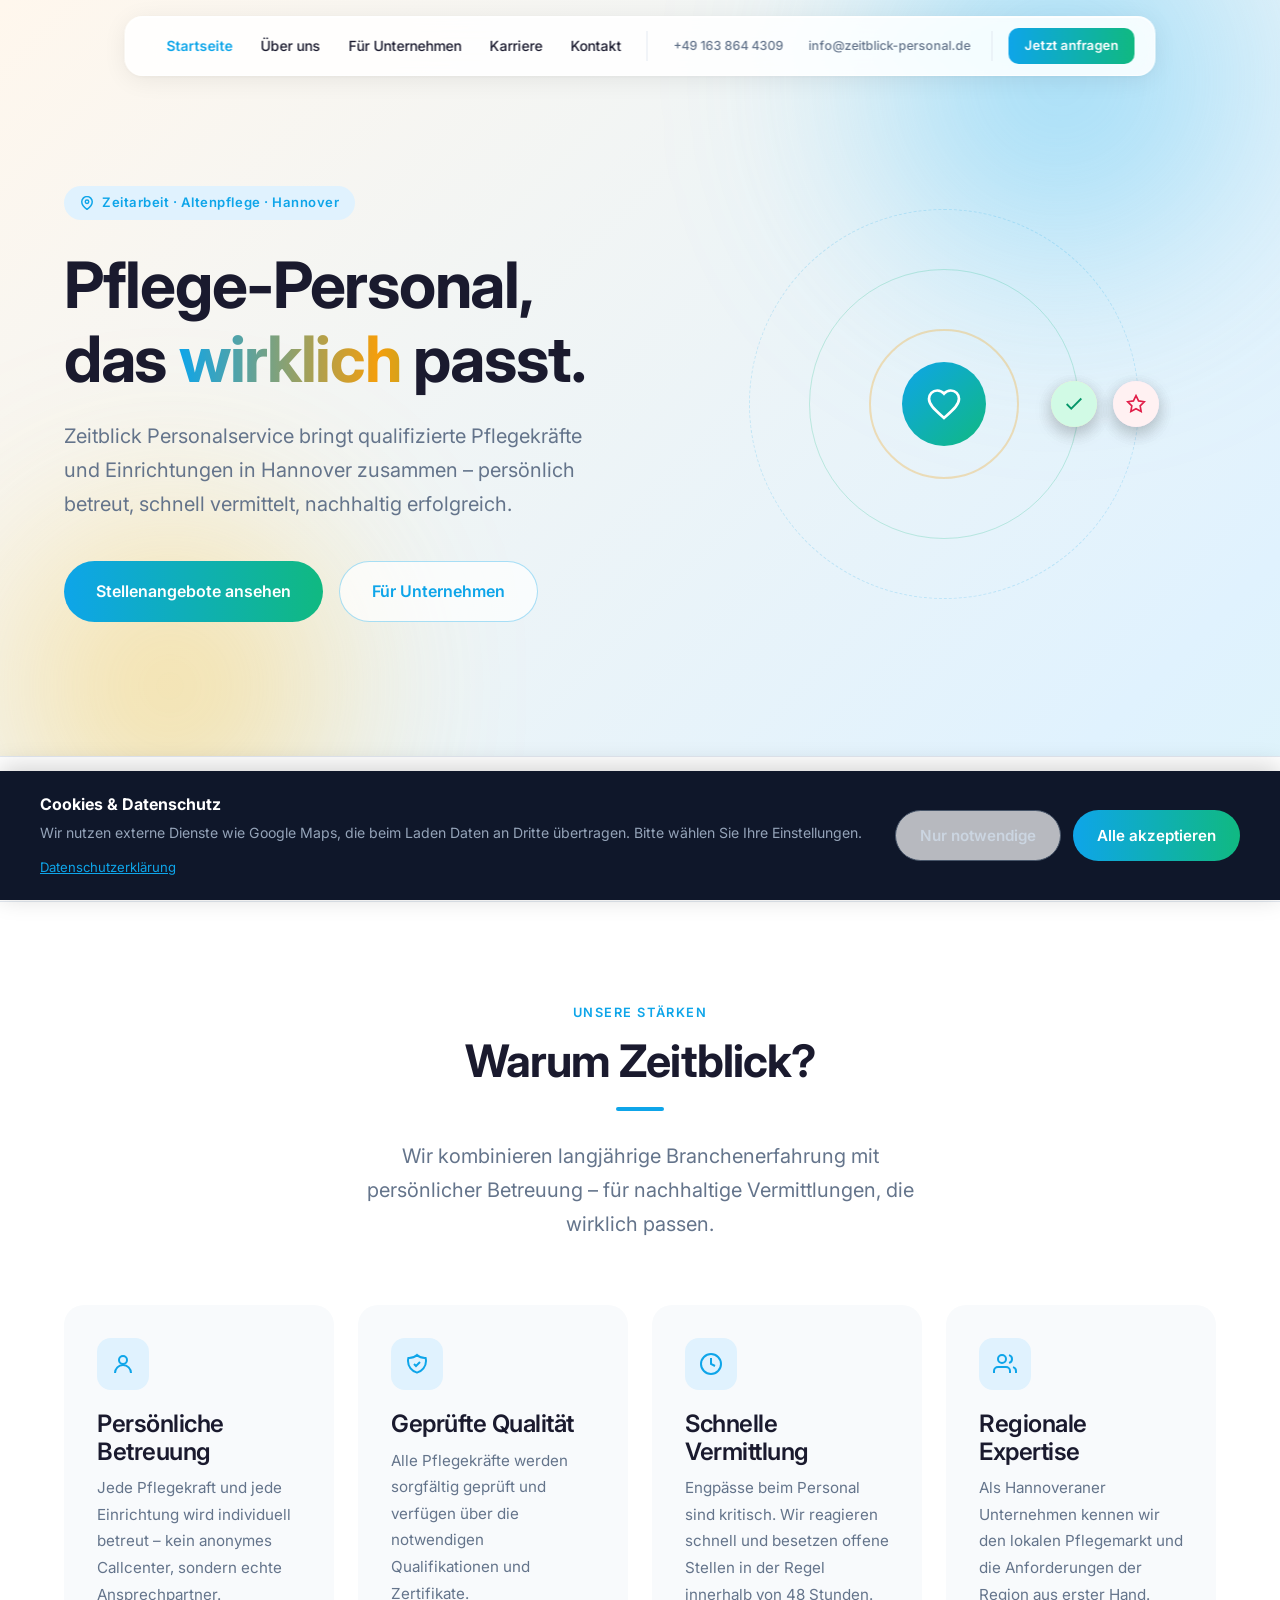
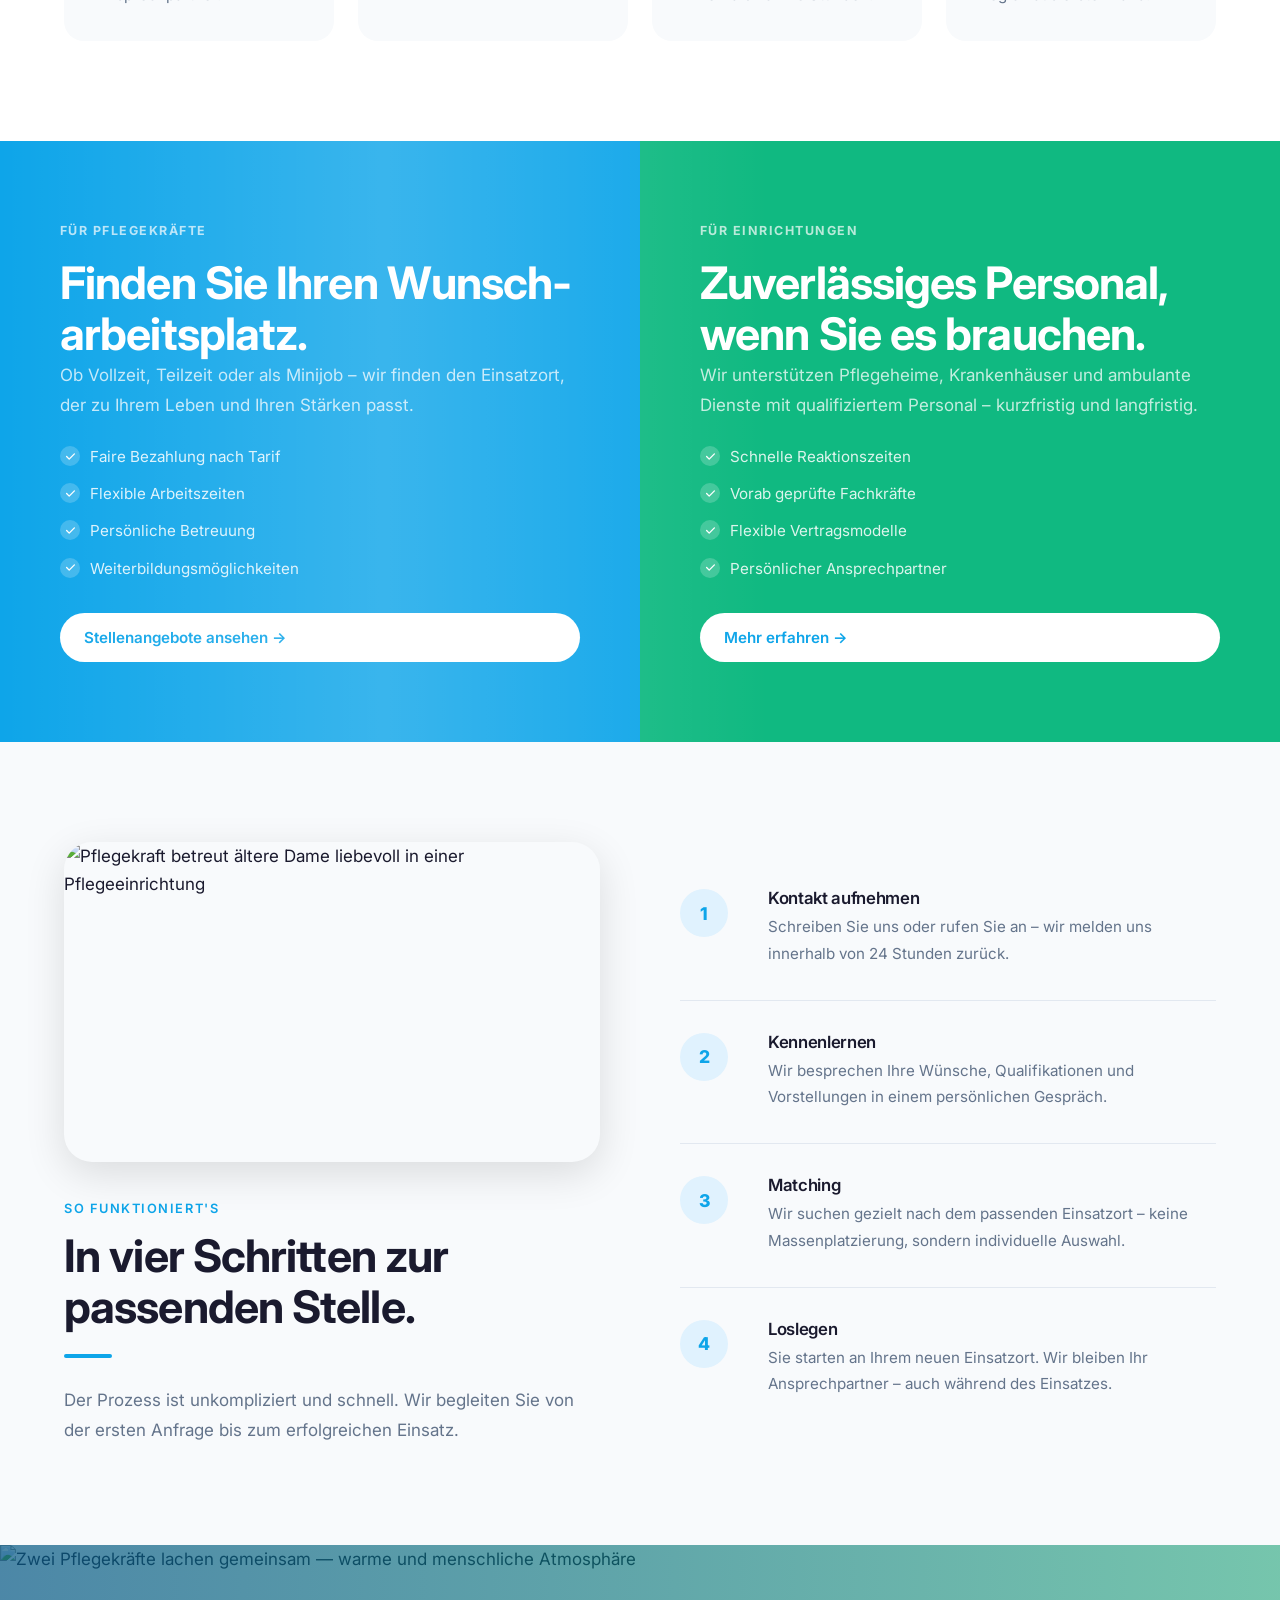
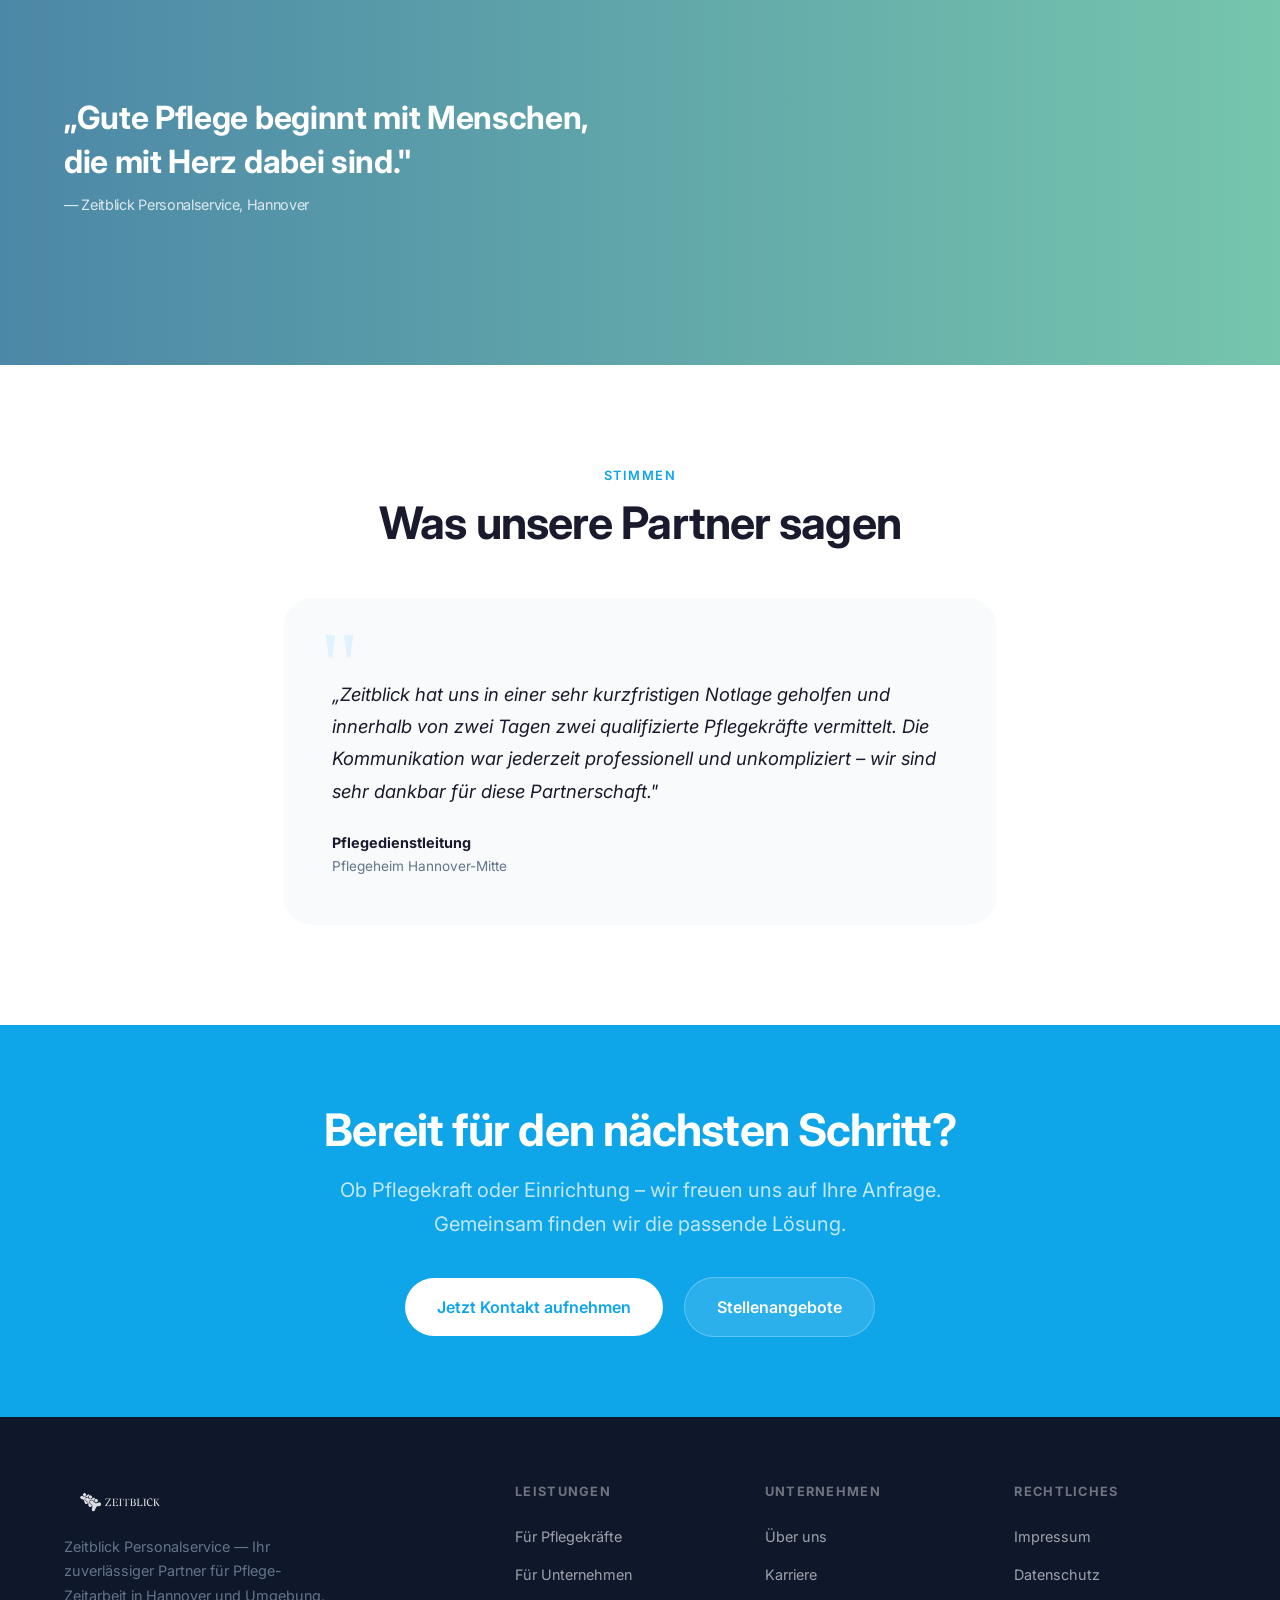
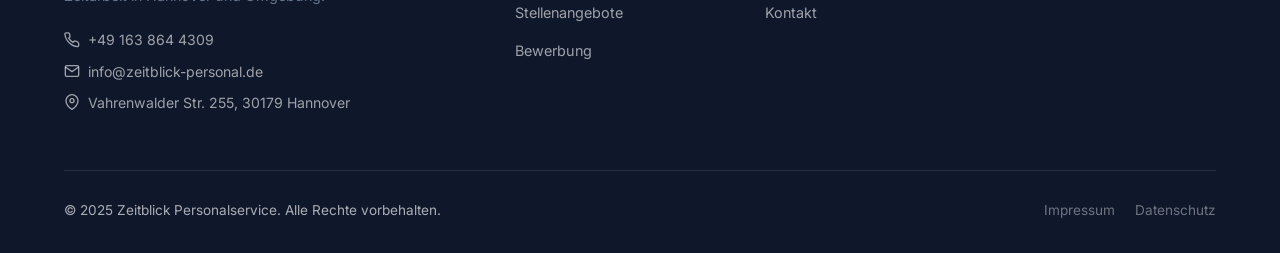
==== index.html @ 86b3fc75 "Hero-Bilder durch Business/Recruiting-Themen ersetzt Co-Authored-By: Claude Sonnet 4.6 <noreply@anth" ====
<!DOCTYPE html>
<html lang="de">
<head>
  <meta charset="UTF-8">
  <meta name="viewport" content="width=device-width, initial-scale=1.0">
  <title>Zeitblick Personalservice — Pflege-Zeitarbeit in Hannover</title>
  <meta name="description" content="Zeitblick Personalservice vermittelt qualifiziertes Pflegepersonal in Hannover. Zuverlässig, menschlich, professionell.">
  <meta property="og:type" content="website">
  <meta property="og:title" content="Zeitblick Personalservice — Pflege-Zeitarbeit in Hannover">
  <meta property="og:description" content="Zeitblick Personalservice vermittelt qualifiziertes Pflegepersonal in Hannover. Zuverlässig, menschlich, professionell.">
  <meta property="og:image" content="https://www.zeitblick-personal.de/assets/logo.png">
  <meta property="og:url" content="https://www.zeitblick-personal.de/">
  <meta name="twitter:card" content="summary_large_image">
  <link rel="icon" type="image/svg+xml" href="assets/favicon.svg">
  <link rel="stylesheet" href="css/style.css?v=2">
</head>
<body>

<!-- Navigation -->
<nav class="nav" id="nav">
  <div class="container nav__inner">
    <a href="index.html" class="nav__logo">
      <img src="assets/logo.png" alt="Zeitblick Personalservice">
    </a>
    <ul class="nav__links">
      <li><a href="index.html" class="nav__link">Startseite</a></li>
      <li><a href="ueber-uns.html" class="nav__link">Über uns</a></li>
      <li><a href="unternehmen.html" class="nav__link">Für Unternehmen</a></li>
      <li><a href="karriere.html" class="nav__link">Karriere</a></li>
      <li><a href="kontakt.html" class="nav__link">Kontakt</a></li>
    </ul>
    <div class="nav__contact">
      <a href="tel:+491638644309" class="nav__contact-link">
        <svg width="14" height="14" viewBox="0 0 24 24" fill="none" stroke="currentColor" stroke-width="2"><path d="M22 16.92v3a2 2 0 01-2.18 2 19.79 19.79 0 01-8.63-3.07A19.5 19.5 0 014.36 12a19.79 19.79 0 01-3.07-8.67A2 2 0 013.27 1.2h3a2 2 0 012 1.72c.127.96.361 1.903.7 2.81a2 2 0 01-.45 2.11L7.09 9.21a16 16 0 006.29 6.29l1.38-1.38a2 2 0 012.11-.45c.907.339 1.85.573 2.81.7a2 2 0 011.72 2.04z"/></svg>
        +49 163 864 4309
      </a>
      <a href="mailto:info@zeitblick-personal.de" class="nav__contact-link">
        <svg width="14" height="14" viewBox="0 0 24 24" fill="none" stroke="currentColor" stroke-width="2"><path d="M4 4h16c1.1 0 2 .9 2 2v12c0 1.1-.9 2-2 2H4c-1.1 0-2-.9-2-2V6c0-1.1.9-2 2-2z"/><polyline points="22,6 12,13 2,6"/></svg>
        info@zeitblick-personal.de
      </a>
    </div>
    <a href="kontakt.html" class="btn btn--primary nav__cta">Jetzt anfragen</a>
    <button class="nav__toggle" id="navToggle" aria-label="Menü öffnen" aria-expanded="false">
      <span></span><span></span><span></span>
    </button>
  </div>
</nav>

<!-- Mobile Nav -->
<div class="nav__mobile" id="mobileNav">
  <a href="index.html">Startseite</a>
  <a href="ueber-uns.html">Über uns</a>
  <a href="unternehmen.html">Für Unternehmen</a>
  <a href="karriere.html">Karriere</a>
  <a href="kontakt.html">Kontakt</a>
  <a href="kontakt.html" class="btn btn--primary">Jetzt anfragen</a>
</div>

<!-- Hero -->
<section class="hero hero--light" style="--hero-bg:url('https://images.unsplash.com/photo-1521791136064-7986c2920216?auto=format&fit=crop&w=1600&q=80')">
  <div class="hero__orbs">
    <div class="hero__orb hero__orb--1"></div>
    <div class="hero__orb hero__orb--2"></div>
  </div>
  <div class="container hero__split">
    <div class="hero__text">
      <div class="hero__tag animate-up">
        <svg width="14" height="14" viewBox="0 0 24 24" fill="none" stroke="currentColor" stroke-width="2.5"><path d="M21 10c0 7-9 13-9 13s-9-6-9-13a9 9 0 0118 0z"/><circle cx="12" cy="10" r="3"/></svg>
        Zeitarbeit · Altenpflege · Hannover
      </div>
      <h1 class="animate-up delay-1">Pflege-Personal,<br>das <em>wirklich</em> passt.</h1>
      <p class="lead animate-up delay-2">Zeitblick Personalservice bringt qualifizierte Pflegekräfte und Einrichtungen in Hannover zusammen – persönlich betreut, schnell vermittelt, nachhaltig erfolgreich.</p>
      <div class="hero__actions animate-up delay-3">
        <a href="karriere.html" class="btn btn--primary btn--lg">Stellenangebote ansehen</a>
        <a href="unternehmen.html" class="btn btn--outline btn--lg">Für Unternehmen</a>
      </div>
    </div>

    <!-- Orbit Visual -->
    <div class="hero__visual animate-up delay-2">
      <div class="ho-deco-ring ho-deco-ring--1"></div>
      <div class="ho-deco-ring ho-deco-ring--2"></div>
      <div class="ho-deco-ring ho-deco-ring--3"></div>
      <!-- Center -->
      <div class="ho-center">
        <svg width="36" height="36" viewBox="0 0 24 24" fill="none" stroke="white" stroke-width="1.8"><path d="M12 21.35l-1.45-1.32C5.4 15.36 2 12.28 2 8.5 2 5.42 4.42 3 7.5 3c1.74 0 3.41.81 4.5 2.09C13.09 3.81 14.76 3 16.5 3 19.58 3 22 5.42 22 8.5c0 3.78-3.4 6.86-8.55 11.54L12 21.35z"/></svg>
      </div>
      <!-- Inner orbit (CW 11s) — 3 bubbles 120° apart -->
      <div class="ho-orbit ho-orbit--in">
        <div class="ho-bubble ho-sky"><svg width="22" height="22" viewBox="0 0 24 24" fill="none" stroke="currentColor" stroke-width="2"><circle cx="12" cy="8" r="4"/><path d="M4 20c0-4 3.6-7 8-7s8 3 8 7"/></svg></div>
      </div>
      <div class="ho-orbit ho-orbit--in" style="animation-delay:-3.67s">
        <div class="ho-bubble ho-amber" style="animation-delay:-3.67s"><svg width="22" height="22" viewBox="0 0 24 24" fill="none" stroke="currentColor" stroke-width="2"><circle cx="12" cy="12" r="10"/><polyline points="12 6 12 12 16 14"/></svg></div>
      </div>
      <div class="ho-orbit ho-orbit--in" style="animation-delay:-7.33s">
        <div class="ho-bubble ho-green" style="animation-delay:-7.33s"><svg width="22" height="22" viewBox="0 0 24 24" fill="none" stroke="currentColor" stroke-width="2"><polyline points="20 6 9 17 4 12"/></svg></div>
      </div>
      <!-- Outer orbit (CCW 17s) — 3 bubbles 120° apart -->
      <div class="ho-orbit ho-orbit--out">
        <div class="ho-bubble ho-pink"><svg width="20" height="20" viewBox="0 0 24 24" fill="none" stroke="currentColor" stroke-width="2"><path d="M21 10c0 7-9 13-9 13s-9-6-9-13a9 9 0 0118 0z"/><circle cx="12" cy="10" r="3"/></svg></div>
      </div>
      <div class="ho-orbit ho-orbit--out" style="animation-delay:-5.67s">
        <div class="ho-bubble ho-violet" style="animation-delay:-5.67s"><svg width="20" height="20" viewBox="0 0 24 24" fill="none" stroke="currentColor" stroke-width="2"><path d="M12 22s8-4 8-10V5l-8-3-8 3v7c0 6 8 10 8 10z"/></svg></div>
      </div>
      <div class="ho-orbit ho-orbit--out" style="animation-delay:-11.33s">
        <div class="ho-bubble ho-rose" style="animation-delay:-11.33s"><svg width="20" height="20" viewBox="0 0 24 24" fill="none" stroke="currentColor" stroke-width="2"><path d="M12 2l3.09 6.26L22 9.27l-5 4.87 1.18 6.88L12 17.77l-6.18 3.25L7 14.14 2 9.27l6.91-1.01L12 2z"/></svg></div>
      </div>
    </div>
  </div>
</section>

<!-- Stats -->
<section class="stats">
  <div class="container">
    <div class="stats__grid">
      <div class="stats__item">
        <div class="stats__number">10+</div>
        <div class="stats__label">Jahre Branchenerfahrung</div>
      </div>
      <div class="stats__item">
        <div class="stats__number">48h</div>
        <div class="stats__label">Ø Besetzungszeit</div>
      </div>
      <div class="stats__item">
        <div class="stats__number">100%</div>
        <div class="stats__label">Persönliche Betreuung</div>
      </div>
      <div class="stats__item">
        <div class="stats__number">Hannover</div>
        <div class="stats__label">Unser Heimatstandort</div>
      </div>
    </div>
  </div>
</section>

<!-- Why Us -->
<section class="section">
  <div class="container">
    <div class="text-center mb-64">
      <div class="eyebrow">Unsere Stärken</div>
      <h2>Warum Zeitblick?</h2>
      <div class="divider divider--center"></div>
      <p class="lead" style="max-width:560px;margin:0 auto;">Wir kombinieren langjährige Branchenerfahrung mit persönlicher Betreuung – für nachhaltige Vermittlungen, die wirklich passen.</p>
    </div>
    <div class="grid-4">
      <div class="card card--gray">
        <div class="card__icon">
          <svg width="24" height="24" viewBox="0 0 24 24" fill="none" stroke="currentColor" stroke-width="2"><circle cx="12" cy="8" r="4"/><path d="M20 21a8 8 0 10-16 0"/></svg>
        </div>
        <h3>Persönliche Betreuung</h3>
        <p>Jede Pflegekraft und jede Einrichtung wird individuell betreut – kein anonymes Callcenter, sondern echte Ansprechpartner.</p>
      </div>
      <div class="card card--gray">
        <div class="card__icon">
          <svg width="24" height="24" viewBox="0 0 24 24" fill="none" stroke="currentColor" stroke-width="2"><path d="M9 12l2 2 4-4"/><path d="M20.618 5.984A11.955 11.955 0 0112 2.944a11.955 11.955 0 01-8.618 3.04A12.02 12.02 0 003 9c0 5.591 3.824 10.29 9 11.622C17.176 19.29 21 14.591 21 9a12.02 12.02 0 00-.382-3.016z"/></svg>
        </div>
        <h3>Geprüfte Qualität</h3>
        <p>Alle Pflegekräfte werden sorgfältig geprüft und verfügen über die notwendigen Qualifikationen und Zertifikate.</p>
      </div>
      <div class="card card--gray">
        <div class="card__icon">
          <svg width="24" height="24" viewBox="0 0 24 24" fill="none" stroke="currentColor" stroke-width="2"><circle cx="12" cy="12" r="10"/><polyline points="12 6 12 12 16 14"/></svg>
        </div>
        <h3>Schnelle Vermittlung</h3>
        <p>Engpässe beim Personal sind kritisch. Wir reagieren schnell und besetzen offene Stellen in der Regel innerhalb von 48 Stunden.</p>
      </div>
      <div class="card card--gray">
        <div class="card__icon">
          <svg width="24" height="24" viewBox="0 0 24 24" fill="none" stroke="currentColor" stroke-width="2"><path d="M17 21v-2a4 4 0 00-4-4H5a4 4 0 00-4 4v2"/><circle cx="9" cy="7" r="4"/><path d="M23 21v-2a4 4 0 00-3-3.87"/><path d="M16 3.13a4 4 0 010 7.75"/></svg>
        </div>
        <h3>Regionale Expertise</h3>
        <p>Als Hannoveraner Unternehmen kennen wir den lokalen Pflegemarkt und die Anforderungen der Region aus erster Hand.</p>
      </div>
    </div>
  </div>
</section>

<!-- Split: For Nurses / For Companies -->
<div class="split">
  <div class="split__panel split__panel--primary">
    <div class="split__label">Für Pflegekräfte</div>
    <h2>Finden Sie Ihren Wunsch&shy;arbeitsplatz.</h2>
    <p>Ob Vollzeit, Teilzeit oder als Minijob – wir finden den Einsatzort, der zu Ihrem Leben und Ihren Stärken passt.</p>
    <ul class="split__list">
      <li>Faire Bezahlung nach Tarif</li>
      <li>Flexible Arbeitszeiten</li>
      <li>Persönliche Betreuung</li>
      <li>Weiterbildungsmöglichkeiten</li>
    </ul>
    <a href="karriere.html" class="btn btn--white mt-32">Stellenangebote ansehen →</a>
  </div>
  <div class="split__panel split__panel--secondary">
    <div class="split__label">Für Einrichtungen</div>
    <h2>Zuverlässiges Personal, wenn Sie es brauchen.</h2>
    <p>Wir unterstützen Pflegeheime, Krankenhäuser und ambulante Dienste mit qualifiziertem Personal – kurzfristig und langfristig.</p>
    <ul class="split__list">
      <li>Schnelle Reaktionszeiten</li>
      <li>Vorab geprüfte Fachkräfte</li>
      <li>Flexible Vertragsmodelle</li>
      <li>Persönlicher Ansprechpartner</li>
    </ul>
    <a href="unternehmen.html" class="btn btn--white mt-32">Mehr erfahren →</a>
  </div>
</div>

<!-- Process -->
<section class="section section--gray">
  <div class="container">
    <div class="grid-2" style="align-items:center;gap:80px;">
      <div>
        <div class="img-card" style="margin-bottom:36px;">
          <img src="https://images.unsplash.com/photo-1576091160399-112ba8d25d1d?auto=format&fit=crop&w=900&q=85"
               alt="Pflegekraft betreut ältere Dame liebevoll in einer Pflegeeinrichtung"
               loading="lazy">
        </div>
        <div class="eyebrow">So funktioniert's</div>
        <h2>In vier Schritten zur passenden Stelle.</h2>
        <div class="divider"></div>
        <p>Der Prozess ist unkompliziert und schnell. Wir begleiten Sie von der ersten Anfrage bis zum erfolgreichen Einsatz.</p>
      </div>
      <div class="steps">
        <div class="step">
          <div class="step__num">1</div>
          <div class="step__body">
            <h4>Kontakt aufnehmen</h4>
            <p>Schreiben Sie uns oder rufen Sie an – wir melden uns innerhalb von 24 Stunden zurück.</p>
          </div>
        </div>
        <div class="step">
          <div class="step__num">2</div>
          <div class="step__body">
            <h4>Kennenlernen</h4>
            <p>Wir besprechen Ihre Wünsche, Qualifikationen und Vorstellungen in einem persönlichen Gespräch.</p>
          </div>
        </div>
        <div class="step">
          <div class="step__num">3</div>
          <div class="step__body">
            <h4>Matching</h4>
            <p>Wir suchen gezielt nach dem passenden Einsatzort – keine Massenplatzierung, sondern individuelle Auswahl.</p>
          </div>
        </div>
        <div class="step">
          <div class="step__num">4</div>
          <div class="step__body">
            <h4>Loslegen</h4>
            <p>Sie starten an Ihrem neuen Einsatzort. Wir bleiben Ihr Ansprechpartner – auch während des Einsatzes.</p>
          </div>
        </div>
      </div>
    </div>
  </div>
</section>

<!-- Photo banner -->
<div class="photo-banner">
  <img class="photo-banner__img"
       src="https://images.unsplash.com/photo-1582750433449-648ed127bb54?auto=format&fit=crop&w=1600&q=85"
       alt="Zwei Pflegekräfte lachen gemeinsam — warme und menschliche Atmosphäre"
       loading="lazy">
  <div class="photo-banner__overlay">
    <div class="container">
      <p class="photo-banner__quote">
        „Gute Pflege beginnt mit Menschen,<br>die mit Herz dabei sind."
        <cite>— Zeitblick Personalservice, Hannover</cite>
      </p>
    </div>
  </div>
</div>

<!-- Testimonial -->
<section class="section">
  <div class="container container--narrow">
    <div class="text-center mb-48">
      <div class="eyebrow">Stimmen</div>
      <h2>Was unsere Partner sagen</h2>
    </div>
    <div class="testimonial">
      <p class="testimonial__text">„Zeitblick hat uns in einer sehr kurzfristigen Notlage geholfen und innerhalb von zwei Tagen zwei qualifizierte Pflegekräfte vermittelt. Die Kommunikation war jederzeit professionell und unkompliziert – wir sind sehr dankbar für diese Partnerschaft."</p>
      <div class="testimonial__author">Pflegedienstleitung</div>
      <div class="testimonial__role">Pflegeheim Hannover-Mitte</div>
    </div>
  </div>
</section>

<!-- CTA -->
<section class="cta-section">
  <div class="container">
    <h2>Bereit für den nächsten Schritt?</h2>
    <p class="lead">Ob Pflegekraft oder Einrichtung – wir freuen uns auf Ihre Anfrage.<br>Gemeinsam finden wir die passende Lösung.</p>
    <a href="kontakt.html" class="btn btn--white btn--lg">Jetzt Kontakt aufnehmen</a>
    <a href="karriere.html" class="btn btn--ghost btn--lg">Stellenangebote</a>
  </div>
</section>

<!-- Footer -->
<footer class="footer">
  <div class="container">
    <div class="footer__grid">
      <div>
        <img src="assets/logo.png" alt="Zeitblick Personalservice" class="footer__logo">
        <p class="footer__desc">Zeitblick Personalservice — Ihr zuverlässiger Partner für Pflege-Zeitarbeit in Hannover und Umgebung.</p>
        <div class="footer__contact">
          <a href="tel:+491638644309">
            <svg width="16" height="16" viewBox="0 0 24 24" fill="none" stroke="currentColor" stroke-width="2"><path d="M22 16.92v3a2 2 0 01-2.18 2 19.79 19.79 0 01-8.63-3.07A19.5 19.5 0 014.36 12a19.79 19.79 0 01-3.07-8.67A2 2 0 013.27 1.2h3a2 2 0 012 1.72c.127.96.361 1.903.7 2.81a2 2 0 01-.45 2.11L7.09 9.21a16 16 0 006.29 6.29l1.38-1.38a2 2 0 012.11-.45c.907.339 1.85.573 2.81.7a2 2 0 011.72 2.04z"/></svg>
            +49 163 864 4309
          </a>
          <a href="mailto:info@zeitblick-personal.de">
            <svg width="16" height="16" viewBox="0 0 24 24" fill="none" stroke="currentColor" stroke-width="2"><path d="M4 4h16c1.1 0 2 .9 2 2v12c0 1.1-.9 2-2 2H4c-1.1 0-2-.9-2-2V6c0-1.1.9-2 2-2z"/><polyline points="22,6 12,13 2,6"/></svg>
            info@zeitblick-personal.de
          </a>
          <a href="kontakt.html">
            <svg width="16" height="16" viewBox="0 0 24 24" fill="none" stroke="currentColor" stroke-width="2"><path d="M21 10c0 7-9 13-9 13s-9-6-9-13a9 9 0 0118 0z"/><circle cx="12" cy="10" r="3"/></svg>
            Vahrenwalder Str. 255, 30179 Hannover
          </a>
        </div>
      </div>
      <div>
        <div class="footer__heading">Leistungen</div>
        <ul class="footer__links">
          <li><a href="karriere.html">Für Pflegekräfte</a></li>
          <li><a href="unternehmen.html">Für Unternehmen</a></li>
          <li><a href="karriere.html">Stellenangebote</a></li>
          <li><a href="kontakt.html">Bewerbung</a></li>
        </ul>
      </div>
      <div>
        <div class="footer__heading">Unternehmen</div>
        <ul class="footer__links">
          <li><a href="ueber-uns.html">Über uns</a></li>
          <li><a href="karriere.html">Karriere</a></li>
          <li><a href="kontakt.html">Kontakt</a></li>
        </ul>
      </div>
      <div>
        <div class="footer__heading">Rechtliches</div>
        <ul class="footer__links">
          <li><a href="impressum.html">Impressum</a></li>
          <li><a href="datenschutz.html">Datenschutz</a></li>
        </ul>
      </div>
    </div>
    <div class="footer__bottom">
      <span class="footer__copy">© 2025 Zeitblick Personalservice. Alle Rechte vorbehalten.</span>
      <div class="footer__legal">
        <a href="impressum.html">Impressum</a>
        <a href="datenschutz.html">Datenschutz</a>
      </div>
    </div>
  </div>
</footer>

<script src="js/main.js"></script>
</body>
</html>
---- css/style.css ----
/* =========================================
   Zeitblick Personalservice — Main Stylesheet
   Design: Apple / OpenAI inspired — clean, minimal, premium
   ========================================= */

@import url('https://fonts.googleapis.com/css2?family=Inter:wght@300;400;500;600;700;800&display=swap');

/* --- Variables --- */
:root {
  --primary:       #0ea5e9;
  --primary-dark:  #0284c7;
  --primary-light: #e0f2fe;
  --secondary:     #10b981;
  --secondary-light: #d1fae5;
  --accent:        #f59e0b;

  --white:         #ffffff;
  --bg:            #ffffff;
  --bg-subtle:     #f8fafc;
  --bg-dark:       #0f172a;

  --text:          #1a1a2e;
  --text-2:        #64748b;
  --text-3:        #94a3b8;
  --text-light:    #ffffff;

  --border:        #cbd5e1;
  --border-light:  #e2e8f0;

  --r-sm:  8px;
  --r:     14px;
  --r-lg:  20px;
  --r-xl:  28px;

  --shadow-sm: 0 1px 4px rgba(0,0,0,.05);
  --shadow:    0 4px 20px rgba(0,0,0,.08);
  --shadow-lg: 0 12px 40px rgba(0,0,0,.12);

  --nav-h: 72px;
  --max-w: 1200px;
  --narrow: 760px;

  --ease: cubic-bezier(.25,.46,.45,.94);
}

/* --- Reset --- */
*, *::before, *::after { box-sizing: border-box; margin: 0; padding: 0; }
html { scroll-behavior: smooth; -webkit-text-size-adjust: 100%; }
body {
  font-family: 'Inter', -apple-system, BlinkMacSystemFont, 'Segoe UI', sans-serif;
  font-size: 17px;
  line-height: 1.65;
  color: var(--text);
  background: var(--bg);
  -webkit-font-smoothing: antialiased;
}
img, svg { display: block; max-width: 100%; }
a { color: inherit; text-decoration: none; }
ul { list-style: none; }
button { font: inherit; cursor: pointer; border: none; background: none; }
input, textarea, select {
  font: inherit;
  border: none;
  outline: none;
  background: none;
}

/* --- Typography --- */
h1, h2, h3, h4 { font-weight: 700; line-height: 1.15; letter-spacing: -.02em; }
h1 { font-size: clamp(2.4rem, 5vw, 4rem); }
h2 { font-size: clamp(1.8rem, 3.5vw, 2.8rem); }
h3 { font-size: clamp(1.2rem, 2vw, 1.5rem); font-weight: 600; }
h4 { font-size: 1rem; font-weight: 600; }
p { color: var(--text-2); line-height: 1.75; }
.lead {
  font-size: clamp(1.05rem, 2vw, 1.25rem);
  color: var(--text-2);
  line-height: 1.7;
}
.eyebrow {
  font-size: .8rem;
  font-weight: 600;
  letter-spacing: .12em;
  text-transform: uppercase;
  color: var(--primary);
  margin-bottom: .75rem;
}

/* --- Layout --- */
.container {
  width: 100%;
  max-width: var(--max-w);
  margin: 0 auto;
  padding: 0 24px;
}
.container--narrow {
  max-width: var(--narrow);
}
.section {
  padding: 100px 0;
}
.section--sm {
  padding: 64px 0;
}
.section--dark {
  background: var(--bg-dark);
  color: var(--text-light);
}
.section--dark p { color: rgba(255,255,255,.65); }
.section--gray {
  background: var(--bg-subtle);
}
.grid-2 {
  display: grid;
  grid-template-columns: 1fr 1fr;
  gap: 32px;
}
.grid-3 {
  display: grid;
  grid-template-columns: repeat(3, 1fr);
  gap: 28px;
}
.grid-4 {
  display: grid;
  grid-template-columns: repeat(4, 1fr);
  gap: 24px;
}
.flex-center {
  display: flex;
  align-items: center;
  justify-content: center;
}
.text-center { text-align: center; }

/* --- Navigation Island --- */
.nav {
  position: fixed;
  top: 16px;
  left: 50%;
  transform: translateX(-50%);
  z-index: 1000;
  height: 60px;
  width: fit-content;
  min-width: min(calc(100% - 40px), 760px);
  max-width: calc(100% - 40px);
  background: rgba(255,255,255,.88);
  backdrop-filter: saturate(180%) blur(20px);
  -webkit-backdrop-filter: saturate(180%) blur(20px);
  border: 1px solid rgba(255,255,255,.7);
  border-radius: 18px;
  box-shadow: 0 4px 24px rgba(0,0,0,.07), 0 1px 4px rgba(0,0,0,.04),
              inset 0 1px 0 rgba(255,255,255,.8);
  transition: box-shadow .3s var(--ease), background .3s var(--ease);
}
.nav.scrolled {
  background: rgba(255,255,255,.96);
  box-shadow: 0 8px 40px rgba(0,0,0,.11), 0 2px 8px rgba(0,0,0,.06),
              inset 0 1px 0 rgba(255,255,255,.9);
}
.nav__inner {
  display: flex;
  align-items: center;
  height: 100%;
  gap: 8px;
  padding: 0 20px;
}
.nav__logo img { height: 48px; width: auto; }

/* Nav Contact Links */
.nav__contact {
  display: flex;
  align-items: center;
  gap: 2px;
  padding: 0 12px;
  border-left: 1px solid var(--border-light);
  border-right: 1px solid var(--border-light);
  margin: 0 4px;
}
.nav__contact-link {
  display: flex;
  align-items: center;
  gap: 5px;
  padding: 5px 9px;
  border-radius: var(--r-sm);
  font-size: .78rem;
  font-weight: 500;
  color: var(--text-2);
  white-space: nowrap;
  transition: color .2s, background .2s;
}
.nav__contact-link:hover {
  color: var(--primary);
  background: var(--primary-light);
}
@media (max-width: 1200px) {
  .nav__contact { display: none; }
}
.nav__links {
  display: flex;
  align-items: center;
  gap: 2px;
  margin-left: auto;
  list-style: none;
  padding: 0;
  margin-top: 0;
  margin-bottom: 0;
}
.nav__links li {
  display: flex;
  align-items: center;
}
.nav__link {
  display: flex;
  align-items: center;
  padding: 6px 13px;
  font-size: .875rem;
  font-weight: 500;
  color: var(--text);
  border-radius: 10px;
  transition: background .2s, color .2s;
  line-height: 1;
  white-space: nowrap;
}
.nav__link:hover { background: var(--bg-subtle); }
.nav__link.active { color: var(--primary); font-weight: 600; }
.nav__cta {
  margin-left: 4px;
  white-space: nowrap;
  padding: 7px 16px !important;
  font-size: .82rem !important;
  border-radius: 10px !important;
  box-shadow: none !important;
  color: #fff !important;
}
.nav__toggle {
  display: none;
  flex-direction: column;
  gap: 5px;
  padding: 8px;
  margin-left: auto;
  border-radius: 10px;
  transition: background .15s;
}
.nav__toggle:hover { background: var(--bg-subtle); }
.nav__toggle span {
  display: block;
  width: 22px;
  height: 2px;
  background: var(--text);
  border-radius: 2px;
  transition: var(--ease) .25s;
}
.nav__mobile {
  display: none;
  position: fixed;
  top: calc(16px + 60px + 8px);
  left: 50%;
  transform: translateX(-50%);
  width: calc(100% - 48px);
  max-width: 1160px;
  background: rgba(255,255,255,.97);
  backdrop-filter: blur(20px);
  border: 1px solid var(--border-light);
  border-radius: 18px;
  padding: 16px 20px 20px;
  z-index: 999;
  box-shadow: 0 12px 48px rgba(0,0,0,.12);
}
.nav__mobile.open { display: block; }
.nav__mobile a {
  display: block;
  padding: 12px 0;
  font-size: 1rem;
  font-weight: 500;
  border-bottom: 1px solid var(--border-light);
  color: var(--text);
}
.nav__mobile .btn {
  display: flex;
  margin-top: 16px;
  width: 100%;
  justify-content: center;
  text-align: center;
  border-bottom: none;
}

/* --- Buttons --- */
.btn {
  display: inline-flex;
  align-items: center;
  gap: 8px;
  padding: 12px 24px;
  font-size: .95rem;
  font-weight: 600;
  border-radius: 100px;
  transition: all .2s var(--ease);
  cursor: pointer;
}
.btn--primary {
  background: linear-gradient(90deg, var(--primary) 0%, var(--secondary) 40%, #38bdf8 60%, var(--primary) 100%);
  background-size: 250% auto;
  color: #fff;
  animation: btnShimmer 4s linear infinite;
  will-change: background-position;
  transform: translateZ(0);
}
@keyframes btnShimmer {
  0%   { background-position: 0% center; }
  100% { background-position: 250% center; }
}
.btn--primary:hover {
  transform: translateY(-1px) translateZ(0);
  box-shadow: 0 6px 20px rgba(14,165,233,.35);
  animation-duration: 2s;
}
.btn--outline {
  background: rgba(255,255,255,.7);
  color: var(--primary);
  border: 1.5px solid rgba(14,165,233,.35);
  backdrop-filter: blur(4px);
}
.btn--outline:hover {
  background: var(--primary-light);
  border-color: var(--primary);
}
.btn--white {
  background: #fff;
  color: var(--primary);
}
.btn--white:hover {
  background: #f0f0f0;
  transform: translateY(-1px);
}
.btn--ghost {
  background: rgba(255,255,255,.12);
  color: #fff;
  border: 1.5px solid rgba(255,255,255,.25);
}
.btn--ghost:hover {
  background: rgba(255,255,255,.2);
}
.btn--lg {
  padding: 16px 32px;
  font-size: 1rem;
}

/* --- Hero --- */
.hero {
  padding-top: calc(var(--nav-h) + 80px);
  padding-bottom: 100px;
  position: relative;
  overflow: hidden;
}
.hero--light {
  background: linear-gradient(150deg, #fff7ed 0%, #e0f2fe 45%, #d1fae5 100%);
}
.hero--dark {
  background: var(--bg-dark);
  color: var(--text-light);
}
.hero--dark h1 { color: #fff; }
.hero--dark .lead { color: rgba(255,255,255,.7); }
.hero__tag {
  display: inline-flex;
  align-items: center;
  gap: 8px;
  padding: 6px 16px;
  background: var(--primary-light);
  color: var(--primary);
  border-radius: 100px;
  font-size: .82rem;
  font-weight: 600;
  letter-spacing: .04em;
  margin-bottom: 28px;
}
.hero__tag--dark {
  background: rgba(14,165,233,.25);
  color: #7dd3fc;
}
.hero h1 { margin-bottom: 24px; }
.hero .lead { margin-bottom: 40px; max-width: 560px; }
.hero__actions {
  display: flex;
  gap: 16px;
  flex-wrap: wrap;
}
.hero__orbs {
  position: absolute;
  inset: 0;
  overflow: hidden;
  pointer-events: none;
}
.hero__orb {
  position: absolute;
  border-radius: 50%;
  filter: blur(90px);
  opacity: .55;
}
.hero__orb--1 {
  width: 600px; height: 600px;
  background: radial-gradient(circle, #38bdf8 0%, transparent 65%);
  top: -220px; right: -80px;
}
.hero__orb--2 {
  width: 500px; height: 500px;
  background: radial-gradient(circle, #fbbf24 0%, transparent 65%);
  bottom: -180px; left: -80px;
}

/* --- Stats bar --- */
.stats {
  background: var(--white);
  border-top: 1px solid var(--border-light);
  border-bottom: 1px solid var(--border-light);
  padding: 40px 0;
}
.stats__grid {
  display: grid;
  grid-template-columns: repeat(4, 1fr);
  gap: 24px;
  text-align: center;
}
.stats__item {}
.stats__number {
  font-size: 2.2rem;
  font-weight: 800;
  color: var(--primary);
  letter-spacing: -.03em;
  line-height: 1;
  margin-bottom: 6px;
}
.stats__label {
  font-size: .88rem;
  color: var(--text-2);
  font-weight: 500;
}

/* --- Cards --- */
.card {
  background: var(--white);
  border: 1px solid var(--border-light);
  border-radius: var(--r-lg);
  padding: 32px;
  transition: box-shadow .25s var(--ease), transform .25s var(--ease);
}
.card:hover {
  box-shadow: var(--shadow);
  transform: translateY(-3px);
}
.card--gray { background: var(--bg-subtle); border-color: transparent; }
.card__icon {
  width: 52px; height: 52px;
  border-radius: var(--r);
  background: var(--primary-light);
  display: flex;
  align-items: center;
  justify-content: center;
  margin-bottom: 20px;
}
.card__icon svg { color: var(--primary); }
.card h3 { margin-bottom: 10px; }
.card p { font-size: .95rem; }

/* --- Feature split --- */
.split {
  display: grid;
  grid-template-columns: 1fr 1fr;
  min-height: 480px;
  position: relative;
  overflow: hidden;
}
.split::after {
  content: '';
  position: absolute;
  inset: 0;
  background: linear-gradient(90deg, transparent 0%, rgba(255,255,255,.18) 50%, transparent 100%);
  width: 60%;
  animation: splitGloss 4s ease-in-out infinite;
  pointer-events: none;
  z-index: 1;
}
@keyframes splitGloss {
  0%   { transform: translateX(-120%); }
  100% { transform: translateX(280%); }
}
.split__panel {
  padding: 80px 60px;
  display: flex;
  flex-direction: column;
  justify-content: center;
  position: relative;
  z-index: 0;
}
.split__panel--primary {
  background: var(--primary);
  color: #fff;
}
.split__panel--primary h2,
.split__panel--primary h3 { color: #fff; }
.split__panel--primary p { color: rgba(255,255,255,.75); }
.split__panel--secondary {
  background: var(--secondary);
  color: #fff;
}
.split__panel--secondary h2,
.split__panel--secondary h3 { color: #fff; }
.split__panel--secondary p { color: rgba(255,255,255,.75); }
.split__label {
  font-size: .78rem;
  font-weight: 700;
  letter-spacing: .12em;
  text-transform: uppercase;
  opacity: .7;
  margin-bottom: 16px;
}
.split__list {
  margin-top: 24px;
  display: flex;
  flex-direction: column;
  gap: 12px;
}
.split__list li {
  display: flex;
  align-items: flex-start;
  gap: 10px;
  font-size: .95rem;
  color: rgba(255,255,255,.85);
}
.split__list li::before {
  content: '';
  flex-shrink: 0;
  width: 20px; height: 20px;
  border-radius: 50%;
  background: rgba(255,255,255,.2);
  background-image: url("data:image/svg+xml,%3Csvg xmlns='http://www.w3.org/2000/svg' viewBox='0 0 20 20' fill='white'%3E%3Cpath fill-rule='evenodd' d='M16.707 5.293a1 1 0 010 1.414l-8 8a1 1 0 01-1.414 0l-4-4a1 1 0 011.414-1.414L8 12.586l7.293-7.293a1 1 0 011.414 0z' clip-rule='evenodd'/%3E%3C/svg%3E");
  background-size: 13px;
  background-repeat: no-repeat;
  background-position: center;
  margin-top: 2px;
}

/* --- Process steps --- */
.steps {
  counter-reset: step;
  display: flex;
  flex-direction: column;
  gap: 0;
}
.step {
  display: grid;
  grid-template-columns: 64px 1fr;
  gap: 24px;
  padding: 32px 0;
  border-bottom: 1px solid var(--border-light);
}
.step:last-child { border-bottom: none; }
.step__num {
  width: 48px; height: 48px;
  border-radius: 50%;
  background: var(--primary-light);
  color: var(--primary);
  font-size: 1.1rem;
  font-weight: 800;
  display: flex;
  align-items: center;
  justify-content: center;
  flex-shrink: 0;
}
.step__body h4 { margin-bottom: 6px; font-size: 1.05rem; }
.step__body p { font-size: .95rem; }

/* --- Job cards --- */
.job-card {
  background: var(--white);
  border: 1px solid var(--border-light);
  border-radius: var(--r-lg);
  padding: 28px 32px;
  display: flex;
  align-items: center;
  gap: 24px;
  transition: all .2s var(--ease);
}
.job-card:hover {
  border-color: var(--primary);
  box-shadow: 0 0 0 4px var(--primary-light), var(--shadow-sm);
  transform: translateX(4px);
}
.job-card__icon {
  width: 52px; height: 52px;
  border-radius: var(--r);
  background: var(--primary-light);
  display: flex;
  align-items: center;
  justify-content: center;
  flex-shrink: 0;
}
.job-card__body { flex: 1; }
.job-card__title {
  font-size: 1.05rem;
  font-weight: 700;
  color: var(--text);
  margin-bottom: 4px;
}
.job-card__meta {
  display: flex;
  gap: 16px;
  flex-wrap: wrap;
}
.job-card__tag {
  display: inline-flex;
  align-items: center;
  gap: 5px;
  font-size: .8rem;
  font-weight: 500;
  color: var(--text-2);
}
.job-card__badge {
  padding: 4px 12px;
  border-radius: 100px;
  font-size: .78rem;
  font-weight: 600;
  background: var(--secondary-light);
  color: var(--secondary);
}
.job-card__arrow {
  color: var(--text-3);
  transition: transform .2s, color .2s;
}
.job-card:hover .job-card__arrow { transform: translateX(4px); color: var(--primary); }

/* --- Contact Form --- */
.form-group {
  display: flex;
  flex-direction: column;
  gap: 6px;
  margin-bottom: 20px;
}
.form-label {
  font-size: .88rem;
  font-weight: 600;
  color: var(--text);
}
.form-field {
  padding: 14px 18px;
  background: var(--bg-subtle);
  border: 1.5px solid var(--border);
  border-radius: var(--r);
  font-size: .95rem;
  color: var(--text);
  transition: border-color .2s, box-shadow .2s;
}
.form-field:focus {
  border-color: var(--primary);
  box-shadow: 0 0 0 4px var(--primary-light);
  background: var(--white);
}
textarea.form-field { resize: vertical; min-height: 140px; }
.form-row { display: grid; grid-template-columns: 1fr 1fr; gap: 20px; }
.form-check {
  display: flex;
  align-items: flex-start;
  gap: 12px;
  margin-bottom: 28px;
}
.form-check input[type="checkbox"] {
  width: 18px; height: 18px;
  flex-shrink: 0;
  margin-top: 2px;
  accent-color: var(--primary);
}
.form-check label { font-size: .88rem; color: var(--text-2); }
.form-check a { color: var(--primary); text-decoration: underline; }
.form-success {
  display: none;
  padding: 20px 24px;
  background: var(--secondary-light);
  border: 1px solid #6ee7b7;
  border-radius: var(--r);
  color: var(--secondary);
  font-weight: 600;
  margin-top: 16px;
}

/* --- Map --- */
.map-wrapper {
  border-radius: var(--r-lg);
  overflow: hidden;
  box-shadow: var(--shadow);
  border: 1px solid var(--border-light);
}
.map-wrapper iframe {
  display: block;
  width: 100%;
  height: 420px;
  border: none;
}

/* --- Page hero (inner pages) --- */
.page-hero {
  padding-top: calc(var(--nav-h) + 60px);
  padding-bottom: 72px;
  background: linear-gradient(135deg, #fff7ed 0%, #e0f2fe 60%, #d1fae5 100%);
  background-size: 300% 300%;
  animation: heroGradient 14s ease infinite;
}
.page-hero h1 { margin-bottom: 16px; }
.page-hero .lead { max-width: 560px; }

/* --- CTA Section --- */
.cta-section {
  padding: 80px 0;
  background: var(--primary);
  text-align: center;
}
.cta-section h2 { color: #fff; margin-bottom: 16px; }
.cta-section p { color: rgba(255,255,255,.75); margin-bottom: 36px; }
.cta-section .btn { margin: 0 8px; }

/* --- Footer --- */
.footer {
  background: var(--bg-dark);
  color: rgba(255,255,255,.65);
  padding: 64px 0 32px;
}
.footer__grid {
  display: grid;
  grid-template-columns: 2fr 1fr 1fr 1fr;
  gap: 48px;
  margin-bottom: 48px;
}
.footer__logo {
  filter: brightness(0) invert(1);
  opacity: .85;
  height: 38px;
  width: auto;
  margin-bottom: 16px;
}
.footer__desc {
  font-size: .9rem;
  line-height: 1.7;
  margin-bottom: 20px;
  max-width: 280px;
}
.footer__contact a {
  display: flex;
  align-items: center;
  gap: 8px;
  font-size: .88rem;
  color: rgba(255,255,255,.6);
  margin-bottom: 8px;
  transition: color .2s;
}
.footer__contact a:hover { color: #fff; }
.footer__heading {
  font-size: .8rem;
  font-weight: 700;
  letter-spacing: .1em;
  text-transform: uppercase;
  color: rgba(255,255,255,.4);
  margin-bottom: 20px;
}
.footer__links li { margin-bottom: 10px; }
.footer__links a {
  font-size: .9rem;
  color: rgba(255,255,255,.6);
  transition: color .2s;
}
.footer__links a:hover { color: #fff; }
.footer__bottom {
  padding-top: 28px;
  border-top: 1px solid rgba(255,255,255,.1);
  display: flex;
  align-items: center;
  justify-content: space-between;
  flex-wrap: wrap;
  gap: 12px;
}
.footer__copy { font-size: .85rem; }
.footer__legal { display: flex; gap: 20px; }
.footer__legal a {
  font-size: .85rem;
  color: rgba(255,255,255,.4);
  transition: color .2s;
}
.footer__legal a:hover { color: rgba(255,255,255,.8); }

/* --- Prose (Impressum / Datenschutz) --- */
.prose {
  max-width: 760px;
  margin: 0 auto;
  padding: 80px 24px;
}
.prose h1 { margin-bottom: 40px; }
.prose h2 {
  font-size: 1.3rem;
  margin-top: 40px;
  margin-bottom: 12px;
  color: var(--text);
}
.prose h3 {
  font-size: 1.05rem;
  margin-top: 28px;
  margin-bottom: 8px;
  color: var(--text);
}
.prose p {
  margin-bottom: 16px;
  font-size: .97rem;
  color: var(--text-2);
}
.prose a { color: var(--primary); text-decoration: underline; }
.prose ul {
  list-style: disc;
  padding-left: 24px;
  margin-bottom: 16px;
}
.prose ul li { margin-bottom: 6px; color: var(--text-2); font-size: .97rem; }

/* --- Badges / Tags --- */
.badge {
  display: inline-flex;
  align-items: center;
  gap: 6px;
  padding: 5px 14px;
  border-radius: 100px;
  font-size: .8rem;
  font-weight: 600;
}
.badge--blue { background: var(--primary-light); color: var(--primary); }
.badge--green { background: var(--secondary-light); color: var(--secondary); }
.badge--gray { background: #f0f0f5; color: #5a5a6e; }

/* --- Testimonial --- */
.testimonial {
  background: var(--bg-subtle);
  border-radius: var(--r-xl);
  padding: 48px;
  position: relative;
}
.testimonial::before {
  content: '"';
  position: absolute;
  top: 20px; left: 36px;
  font-size: 6rem;
  line-height: 1;
  color: var(--primary-light);
  font-family: Georgia, serif;
}
.testimonial__text {
  font-size: 1.15rem;
  font-style: italic;
  color: var(--text);
  line-height: 1.75;
  margin-bottom: 24px;
  padding-top: 32px;
}
.testimonial__author {
  font-weight: 700;
  font-size: .9rem;
  color: var(--text);
}
.testimonial__role { font-size: .85rem; color: var(--text-2); }

/* --- Icon utility --- */
.icon-wrap {
  width: 56px; height: 56px;
  border-radius: var(--r-lg);
  display: flex;
  align-items: center;
  justify-content: center;
  flex-shrink: 0;
}
.icon-wrap--blue { background: var(--primary-light); color: var(--primary); }
.icon-wrap--green { background: var(--secondary-light); color: var(--secondary); }
.icon-wrap--gray { background: #f0f0f5; color: #5a5a6e; }

/* --- Divider --- */
.divider {
  width: 48px; height: 4px;
  background: var(--primary);
  border-radius: 2px;
  margin: 20px 0 28px;
}
.divider--center { margin: 20px auto 28px; }

/* --- Responsive --- */
@media (max-width: 1024px) {
  .grid-4 { grid-template-columns: repeat(2, 1fr); }
  .footer__grid { grid-template-columns: 1fr 1fr; gap: 32px; }
}

@media (max-width: 900px) {
  :root { --nav-h: 64px; }
  .nav { top: 12px; height: 52px; width: calc(100% - 32px); border-radius: 14px; }
  .nav__mobile { top: calc(12px + 52px + 8px); width: calc(100% - 32px); border-radius: 14px; }
  .section { padding: 72px 0; }
  .nav__links, .nav__cta { display: none; }
  .nav__toggle { display: flex; }
  .grid-2, .grid-3, .grid-4 { grid-template-columns: 1fr; }
  .stats__grid { grid-template-columns: repeat(2, 1fr); }
  .split { grid-template-columns: 1fr; }
  .split__panel { padding: 48px 32px; }
  .form-row { grid-template-columns: 1fr; }
  .footer__grid { grid-template-columns: 1fr; gap: 28px; }
  .footer__bottom { flex-direction: column; text-align: center; }
  .hero { padding-top: calc(var(--nav-h) + 48px); padding-bottom: 64px; }
  .hero__actions { flex-direction: column; }
  .hero__actions .btn { text-align: center; justify-content: center; }
  .testimonial { padding: 32px 28px; }
  .testimonial::before { font-size: 4rem; }
  .job-card { flex-wrap: wrap; }
}

@media (max-width: 480px) {
  .stats__grid { grid-template-columns: 1fr 1fr; }
  .prose { padding: 60px 20px; }
  h1 { font-size: 2rem; }
  h2 { font-size: 1.6rem; }
}

/* --- Animations --- */
@keyframes fadeUp {
  from { opacity: 0; transform: translateY(24px); }
  to   { opacity: 1; transform: translateY(0); }
}
.animate-up { animation: fadeUp .6s var(--ease) both; }
.delay-1 { animation-delay: .1s; }
.delay-2 { animation-delay: .2s; }
.delay-3 { animation-delay: .3s; }
.delay-4 { animation-delay: .4s; }

/* --- Utility --- */
.mt-0  { margin-top: 0; }
.mt-8  { margin-top: 8px; }
.mt-16 { margin-top: 16px; }
.mt-24 { margin-top: 24px; }
.mt-32 { margin-top: 32px; }
.mt-48 { margin-top: 48px; }
.mb-8  { margin-bottom: 8px; }
.mb-16 { margin-bottom: 16px; }
.mb-24 { margin-bottom: 24px; }
.mb-32 { margin-bottom: 32px; }
.mb-48 { margin-bottom: 48px; }
.mb-64 { margin-bottom: 64px; }
.gap-8 { gap: 8px; }
.w-full { width: 100%; }
.sr-only { position: absolute; width: 1px; height: 1px; overflow: hidden; clip: rect(0,0,0,0); }

/* --- Section images --- */
.section-img {
  width: 100%;
  border-radius: var(--r-xl);
  object-fit: cover;
  display: block;
  box-shadow: var(--shadow);
}
.section-img--landscape { aspect-ratio: 16/9; }
.section-img--portrait  { aspect-ratio: 4/3; }
.section-img--square    { aspect-ratio: 1/1; }

/* Full-bleed photo banner with quote overlay */
.photo-banner {
  position: relative;
  height: 420px;
  overflow: hidden;
}
.photo-banner__img {
  width: 100%;
  height: 100%;
  object-fit: cover;
  object-position: center 40%;
  display: block;
}
.photo-banner__overlay {
  position: absolute;
  inset: 0;
  background: linear-gradient(to right, rgba(7,89,133,.72) 0%, rgba(5,150,105,.55) 100%);
  display: flex;
  align-items: center;
}
.photo-banner__quote {
  color: #fff;
  font-size: clamp(1.3rem, 2.8vw, 2rem);
  font-weight: 700;
  line-height: 1.35;
  max-width: 700px;
  letter-spacing: -.01em;
}
.photo-banner__quote cite {
  display: block;
  font-size: .9rem;
  font-weight: 400;
  opacity: .8;
  margin-top: 12px;
  font-style: normal;
}

/* Rounded image card for section columns */
.img-card {
  border-radius: var(--r-xl);
  overflow: hidden;
  box-shadow: var(--shadow-lg);
  position: relative;
}
.img-card img {
  width: 100%;
  height: 100%;
  object-fit: cover;
  display: block;
  min-height: 320px;
}

@media (max-width: 768px) {
  .photo-banner { height: 280px; }
  .img-card img { min-height: 220px; }
}

/* --- Scroll animations --- */
.scroll-hidden {
  opacity: 0;
  transform: translateY(22px);
  transition: opacity .55s ease, transform .55s ease;
}
.scroll-visible {
  opacity: 1 !important;
  transform: translateY(0) !important;
}

/* --- Hero min-height & animated gradient --- */
.hero--light {
  min-height: calc(92vh - var(--nav-h));
  display: flex;
  align-items: center;
  background: linear-gradient(135deg, #fff7ed 0%, #e0f2fe 30%, #d1fae5 60%, #fef3c7 100%);
  background-size: 300% 300%;
  animation: heroGradient 14s ease infinite;
}
.hero--light .container { width: 100%; }

/* --- Hero & Page-Hero Hintergrundbild --- */
.hero::before,
.page-hero::before {
  content: '';
  position: absolute;
  inset: 0;
  background-image: var(--hero-bg, none);
  background-size: cover;
  background-position: center;
  opacity: 0.08;
  pointer-events: none;
}
.page-hero { position: relative; }

/* Gradient shift */
@keyframes heroGradient {
  0%   { background-position: 0% 50%; }
  50%  { background-position: 100% 50%; }
  100% { background-position: 0% 50%; }
}

/* Orb float animations */
@keyframes orbFloat1 {
  0%, 100% { transform: translate(0px, 0px) scale(1); }
  33%       { transform: translate(-24px, 18px) scale(1.06); }
  66%       { transform: translate(18px, -14px) scale(0.96); }
}
@keyframes orbFloat2 {
  0%, 100% { transform: translate(0px, 0px) scale(1); }
  40%       { transform: translate(20px, -22px) scale(1.08); }
  70%       { transform: translate(-16px, 12px) scale(0.94); }
}
.hero__orb--1 { animation: orbFloat1 18s ease-in-out infinite; }
.hero__orb--2 { animation: orbFloat2 22s ease-in-out infinite; }

/* Badge pulse */
@keyframes badgePulse {
  0%, 100% { box-shadow: 0 0 0 0 rgba(14,165,233,.15); }
  50%       { box-shadow: 0 0 0 8px rgba(14,165,233,0); }
}
.hero__tag { animation: badgePulse 3.5s ease-in-out infinite; }

/* Hero text entrance — staggered */
@keyframes heroFadeUp {
  from { opacity: 0; transform: translateY(28px); }
  to   { opacity: 1; transform: translateY(0); }
}
.animate-up        { animation: heroFadeUp .7s cubic-bezier(.22,.68,0,1.2) both; }
.animate-up.delay-1 { animation-delay: .15s; }
.animate-up.delay-2 { animation-delay: .3s; }
.animate-up.delay-3 { animation-delay: .45s; }

/* Headline word highlight shimmer */
@keyframes shimmer {
  0%   { background-position: -200% center; }
  100% { background-position: 200% center; }
}
.hero h1 em {
  font-style: normal;
  background: linear-gradient(90deg, var(--primary) 0%, var(--accent) 45%, var(--secondary) 80%, var(--primary) 100%);
  background-size: 200% auto;
  -webkit-background-clip: text;
  -webkit-text-fill-color: transparent;
  background-clip: text;
  animation: shimmer 4s linear infinite 1.2s;
}

/* --- Step number circles visible fix --- */
.step__num {
  min-width: 48px;
}

/* ── Hero 2-Column Split ── */
.hero__split {
  display: grid;
  grid-template-columns: 1fr 1fr;
  align-items: center;
  gap: 64px;
  width: 100%;
}
.hero__text { max-width: 560px; }
.hero__text .lead { max-width: 100%; }

/* ── Hero Orbit Animation ── */
.hero__visual {
  position: relative;
  width: 420px;
  height: 420px;
  margin: 0 auto;
  flex-shrink: 0;
}

/* ─────────────────────────────────────────
   ORBIT ANIMATION  (hero__visual + page-hero__visual)
   ───────────────────────────────────────── */

/* Shared container */
.hero__visual,
.page-hero__visual {
  position: relative;
  width: 420px;
  height: 420px;
  margin: 0 auto;
  flex-shrink: 0;
}

/* Decorative static rings */
.ho-deco-ring {
  position: absolute;
  border-radius: 50%;
  top: 50%; left: 50%;
  transform: translate(-50%, -50%);
  pointer-events: none;
}
.ho-deco-ring--1 {
  width: 390px; height: 390px;
  border: 1px dashed rgba(14,165,233,0.18);
  animation: hoRingPulse 6s ease-in-out infinite;
}
.ho-deco-ring--2 {
  width: 270px; height: 270px;
  border: 1.5px solid rgba(16,185,129,0.22);
  animation: hoRingPulse 4.5s ease-in-out infinite 1.5s;
}
.ho-deco-ring--3 {
  width: 150px; height: 150px;
  border: 2px solid rgba(245,158,11,0.28);
  animation: hoRingPulse 3.5s ease-in-out infinite 0.7s;
}
@keyframes hoRingPulse {
  0%, 100% { opacity: .5; }
  50%       { opacity: 1; }
}

/* Center glow orb */
.ho-center {
  position: absolute;
  top: 50%; left: 50%;
  transform: translate(-50%, -50%);
  width: 84px; height: 84px;
  border-radius: 50%;
  background: linear-gradient(135deg, #0ea5e9 0%, #10b981 100%);
  display: flex; align-items: center; justify-content: center;
  z-index: 10;
  animation: hoCenterGlow 3s ease-in-out infinite;
}
@keyframes hoCenterGlow {
  0%, 100% {
    box-shadow: 0 0 30px rgba(14,165,233,.35),
                0 0 70px rgba(16,185,129,.18);
    transform: translate(-50%,-50%) scale(1);
  }
  50% {
    box-shadow: 0 0 50px rgba(14,165,233,.55),
                0 0 100px rgba(16,185,129,.28);
    transform: translate(-50%,-50%) scale(1.07);
  }
}

/* Orbit arm — zero-size div positioned at center, rotates, child sits at tip */
.ho-orbit {
  position: absolute;
  top: 50%; left: 50%;
  width: 0; height: 0;
  transform-origin: 0 0;
}

/* Inner orbit: CW 11s */
.ho-orbit--in  { animation: hoSpinCW 11s linear infinite; }
/* Outer orbit: CCW 17s */
.ho-orbit--out { animation: hoSpinCCW 17s linear infinite; }

@keyframes hoSpinCW  { to { transform: rotate(360deg); } }
@keyframes hoSpinCCW { to { transform: rotate(-360deg); } }

/* Bubble at tip of arm — offset by radius, counter-rotate to stay upright */
.ho-bubble {
  position: absolute;
  width: 46px; height: 46px;
  border-radius: 50%;
  display: flex; align-items: center; justify-content: center;
  box-shadow: 0 6px 20px rgba(0,0,0,.10);
  transform: translateY(-50%);  /* center vertically on the arm */
}

/* Inner radius: 130px → left: 130–23 = 107px */
.ho-orbit--in .ho-bubble {
  left: 107px;
  animation: hoCounterCW 11s linear infinite;
}
/* Outer radius: 192px → left: 192–23 = 169px */
.ho-orbit--out .ho-bubble {
  left: 169px;
  animation: hoCounterCCW 17s linear infinite;
}

@keyframes hoCounterCW  { to { transform: translateY(-50%) rotate(-360deg); } }
@keyframes hoCounterCCW { to { transform: translateY(-50%) rotate(360deg); } }

/* Bubble color variants */
.ho-sky    { background: #e0f2fe; color: #0ea5e9; }
.ho-amber  { background: #fef3c7; color: #d97706; }
.ho-green  { background: #d1fae5; color: #059669; }
.ho-pink   { background: #fce7f3; color: #db2777; }
.ho-violet { background: #ede9fe; color: #7c3aed; }
.ho-rose   { background: #fff1f2; color: #e11d48; }

/* Responsive */
@media (max-width: 960px) {
  .hero__split        { grid-template-columns: 1fr; gap: 0; }
  .hero__visual       { display: none; }
  .hero__text         { max-width: 100%; }
  .page-hero__split   { grid-template-columns: 1fr; }
  .page-hero__visual  { display: none; }
}

/* ── Page Hero Split (Unterseiten) ── */
.page-hero__split {
  display: grid;
  grid-template-columns: 1fr 1fr;
  align-items: center;
  gap: 64px;
}

/* ── Cookie Banner ── */
#cookieBanner {
  position: fixed;
  bottom: 0;
  left: 0;
  right: 0;
  z-index: 9999;
  background: var(--bg-dark);
  color: var(--text-light);
  padding: 20px 24px;
  box-shadow: 0 -4px 24px rgba(0,0,0,.18);
}
.cookie-banner__inner {
  max-width: var(--max-w);
  margin: 0 auto;
  display: flex;
  align-items: center;
  justify-content: space-between;
  gap: 32px;
  flex-wrap: wrap;
}
.cookie-banner__text strong {
  display: block;
  margin-bottom: 4px;
  font-size: 1rem;
}
.cookie-banner__text p {
  font-size: .88rem;
  color: #94a3b8;
  margin: 0 0 6px;
}
.cookie-banner__text a {
  font-size: .82rem;
  color: var(--primary);
  text-decoration: underline;
}
.cookie-banner__actions {
  display: flex;
  gap: 12px;
  flex-shrink: 0;
  flex-wrap: wrap;
}
.cookie-banner__actions .btn--outline {
  border-color: #475569;
  color: #cbd5e1;
}
.cookie-banner__actions .btn--outline:hover {
  border-color: var(--primary);
  color: var(--primary);
}

/* ── Google Maps Consent Placeholder ── */
.map-consent {
  display: flex;
  flex-direction: column;
  align-items: center;
  justify-content: center;
  text-align: center;
  gap: 8px;
  height: 380px;
  background: var(--bg-subtle);
  border-radius: var(--r-lg);
  border: 1.5px dashed var(--border);
  padding: 32px;
  color: var(--text-2);
}
.map-consent svg {
  color: var(--text-3);
  margin-bottom: 8px;
}
.map-consent p {
  font-size: .9rem;
  max-width: 320px;
}

/* ── Form Error ── */
.form-error {
  display: none;
  margin-top: 16px;
  padding: 14px 18px;
  background: #fff1f2;
  border: 1px solid #fca5a5;
  border-radius: var(--r);
  color: #dc2626;
  font-size: .9rem;
}
.form-error a {
  color: #dc2626;
  text-decoration: underline;
}
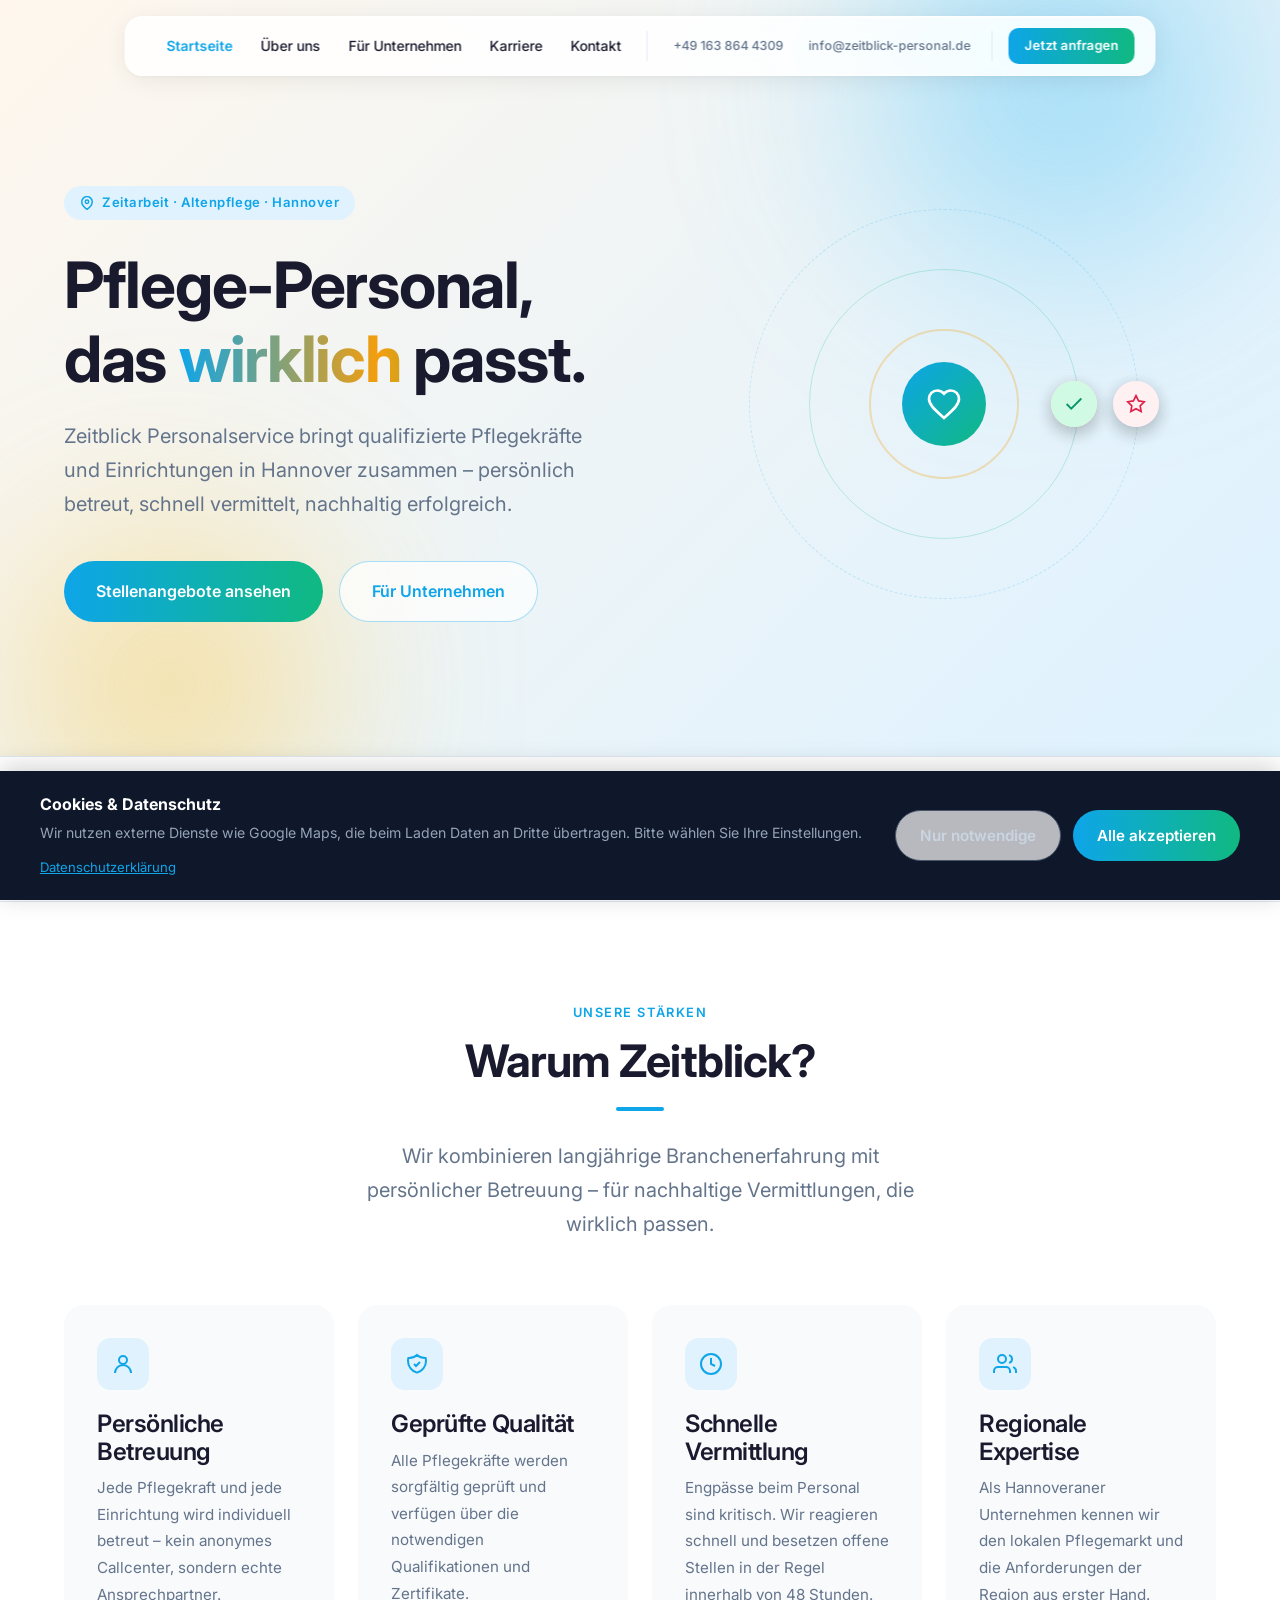
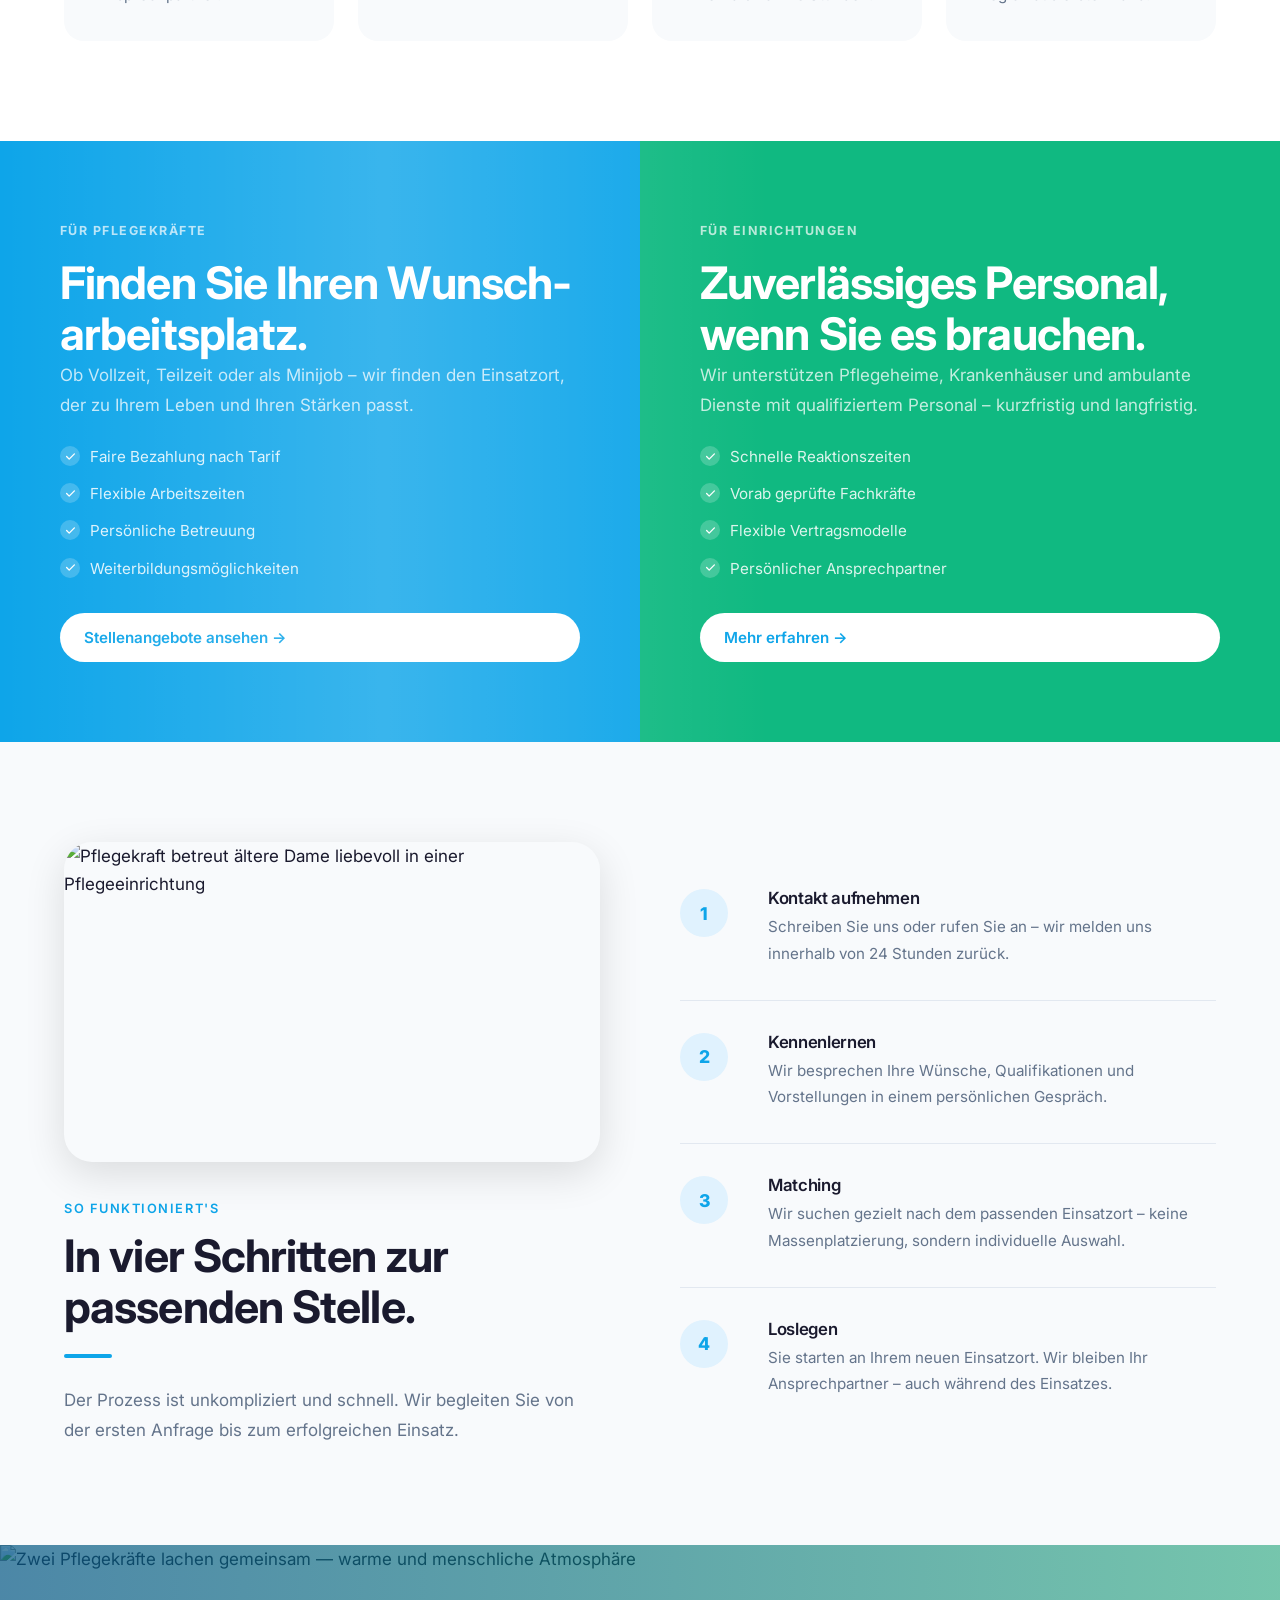
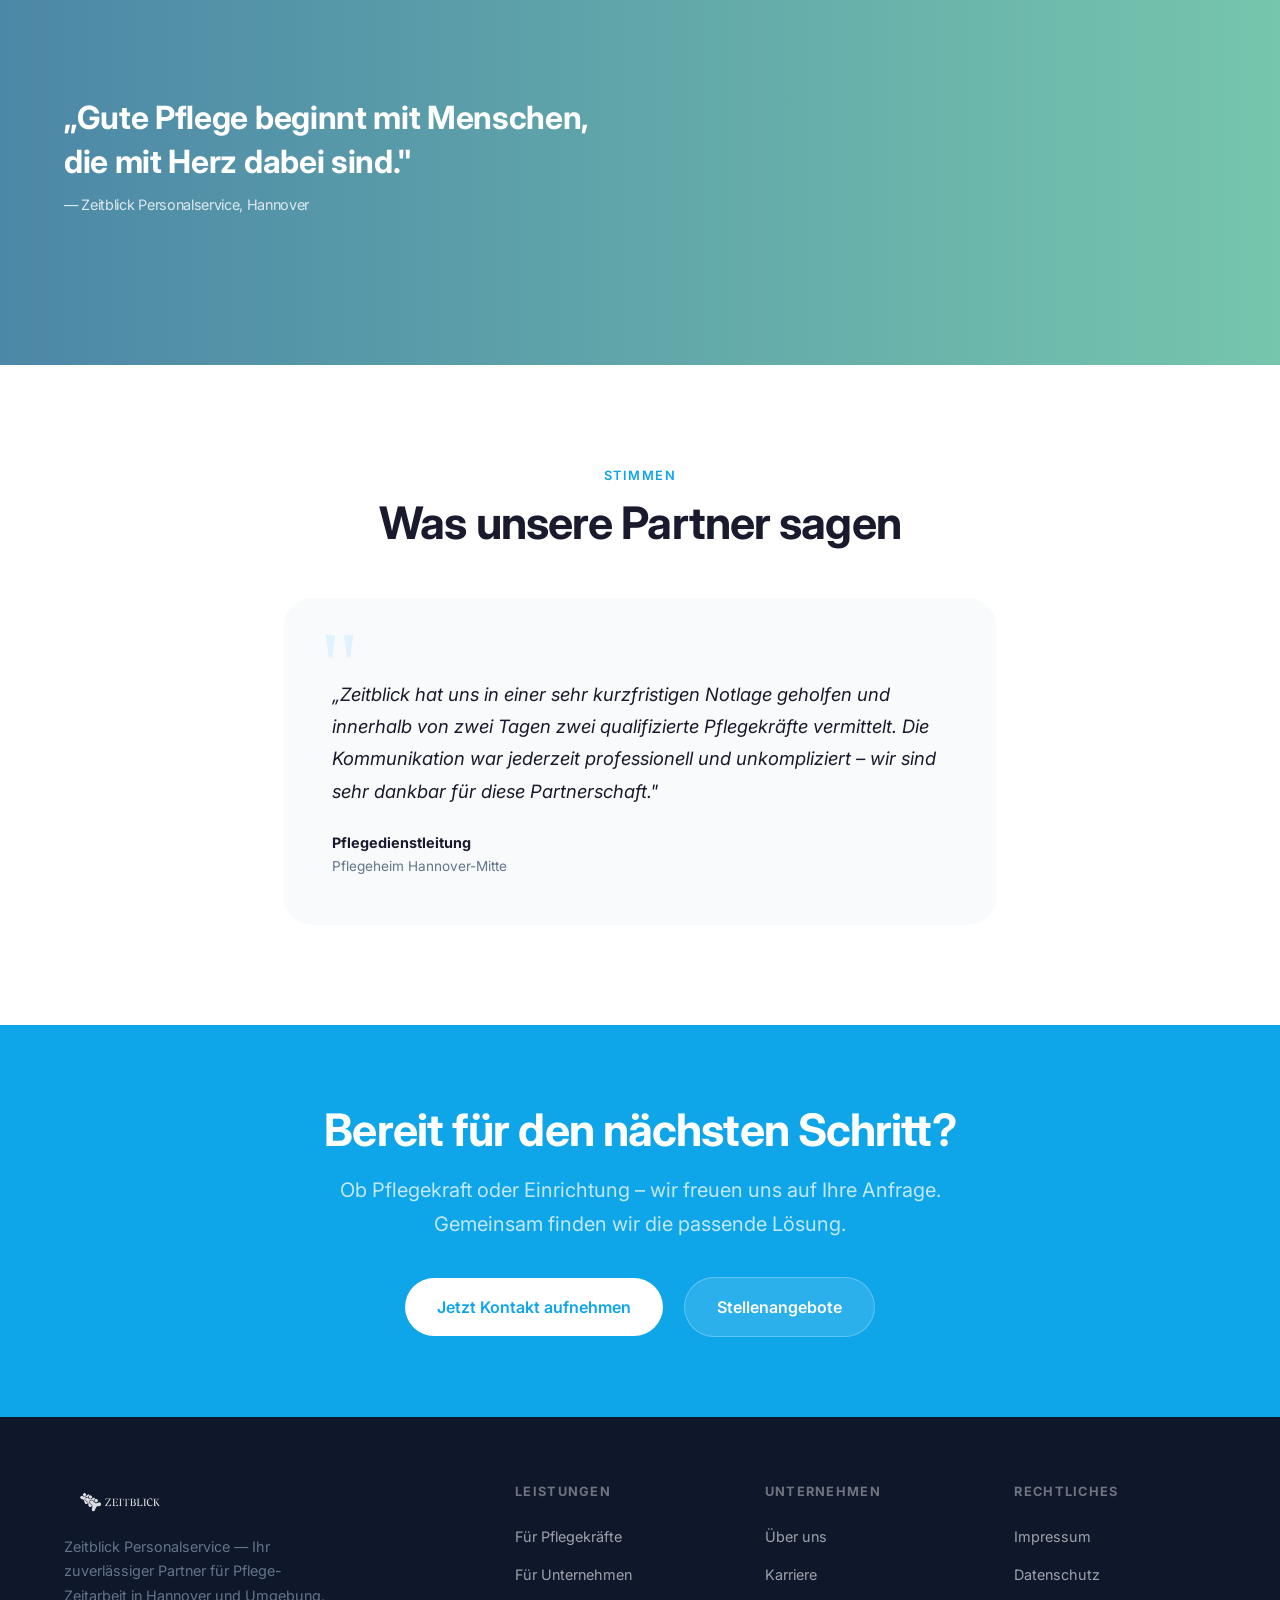
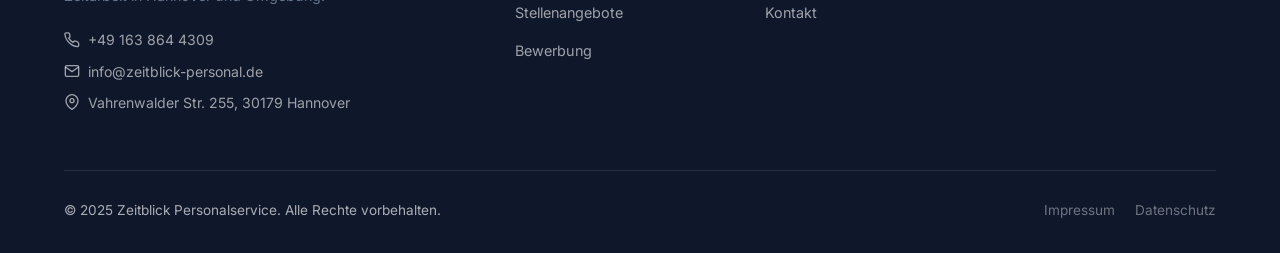
==== commit ad86130b: "Hero-Bilder durch abstrakte Gradient-Hintergründe ersetzt Co-Authored-By: Claude Sonnet 4.6 <noreply" ====
--- a/index.html
+++ b/index.html
@@ -57,7 +57,7 @@
 </div>
 
 <!-- Hero -->
-<section class="hero hero--light" style="--hero-bg:url('https://images.unsplash.com/photo-1521791136064-7986c2920216?auto=format&fit=crop&w=1600&q=80')">
+<section class="hero hero--light" style="--hero-bg:url('https://images.unsplash.com/photo-1579546929518-9e396f3cc809?auto=format&fit=crop&w=1600&q=80')">
   <div class="hero__orbs">
     <div class="hero__orb hero__orb--1"></div>
     <div class="hero__orb hero__orb--2"></div>
--- a/css/style.css
+++ b/css/style.css
@@ -1046,7 +1046,7 @@
   background-image: var(--hero-bg, none);
   background-size: cover;
   background-position: center;
-  opacity: 0.08;
+  opacity: 0.04;
   pointer-events: none;
 }
 .page-hero { position: relative; }
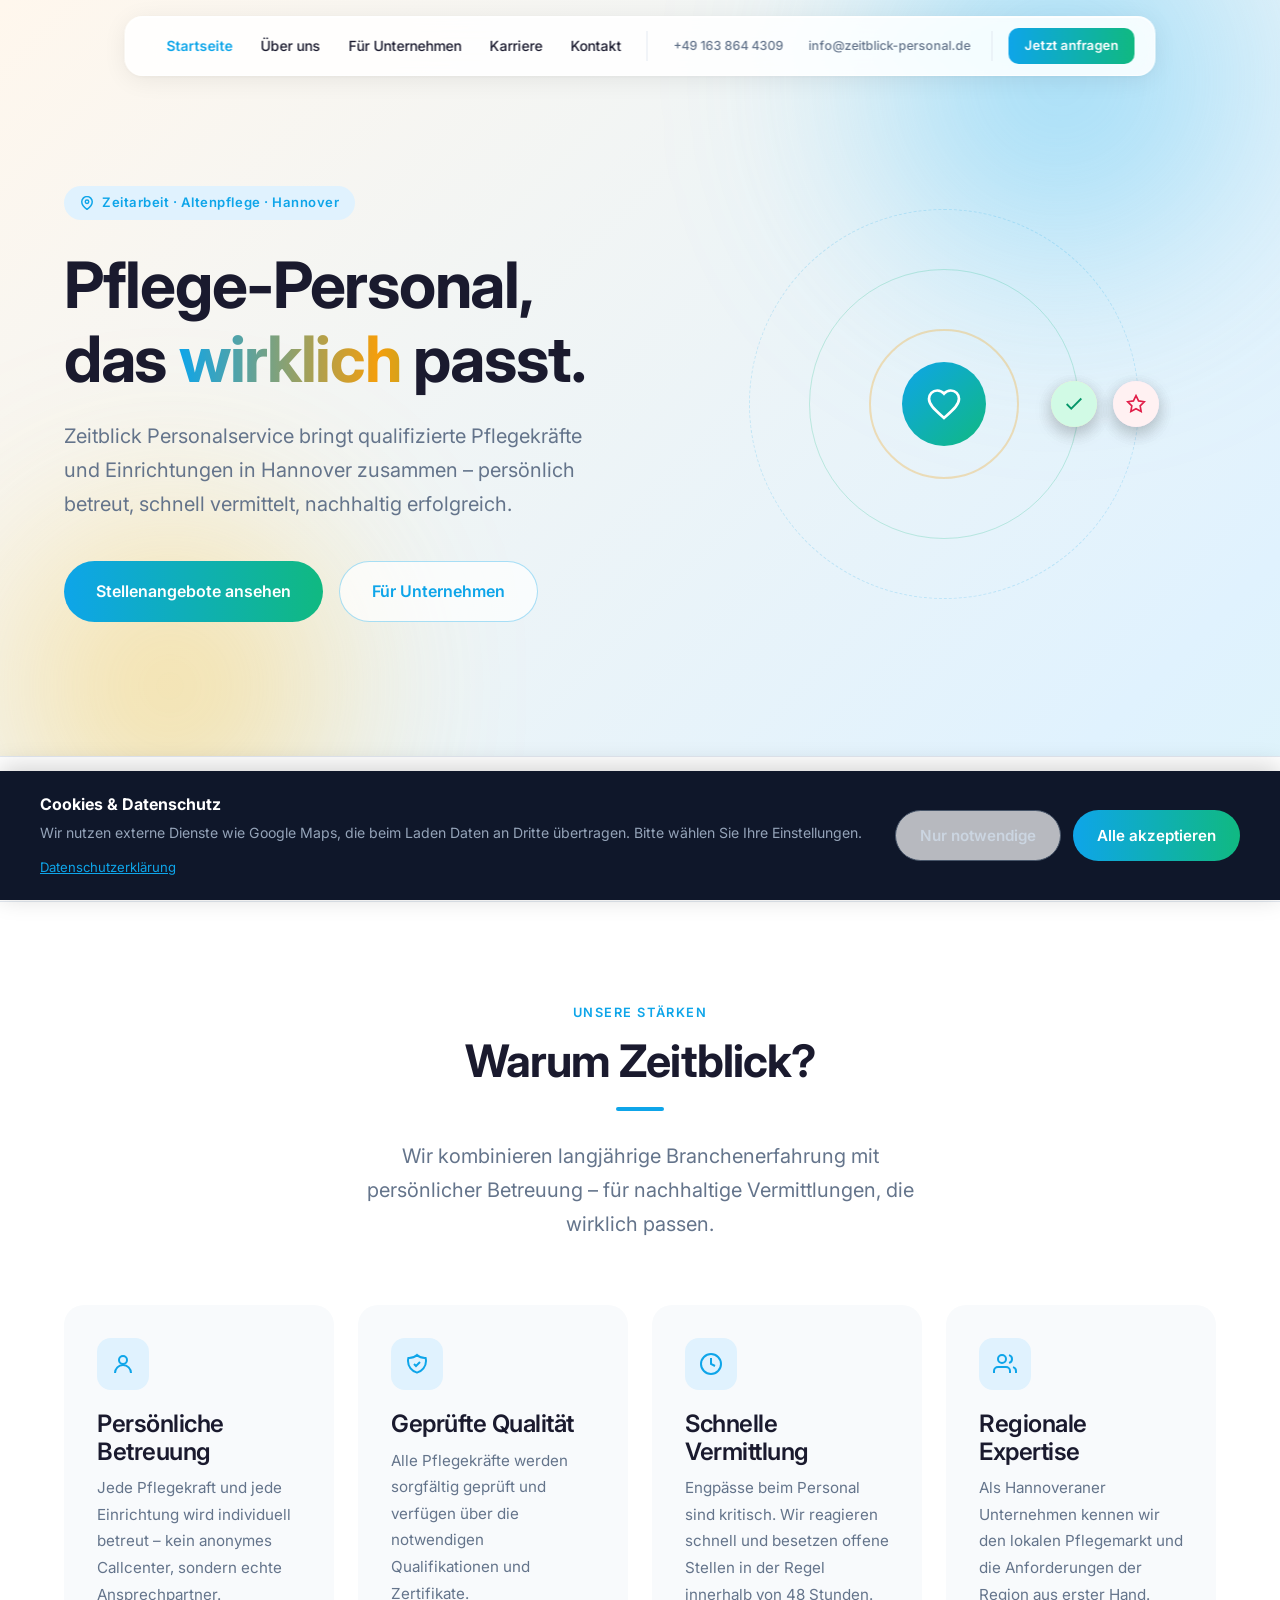
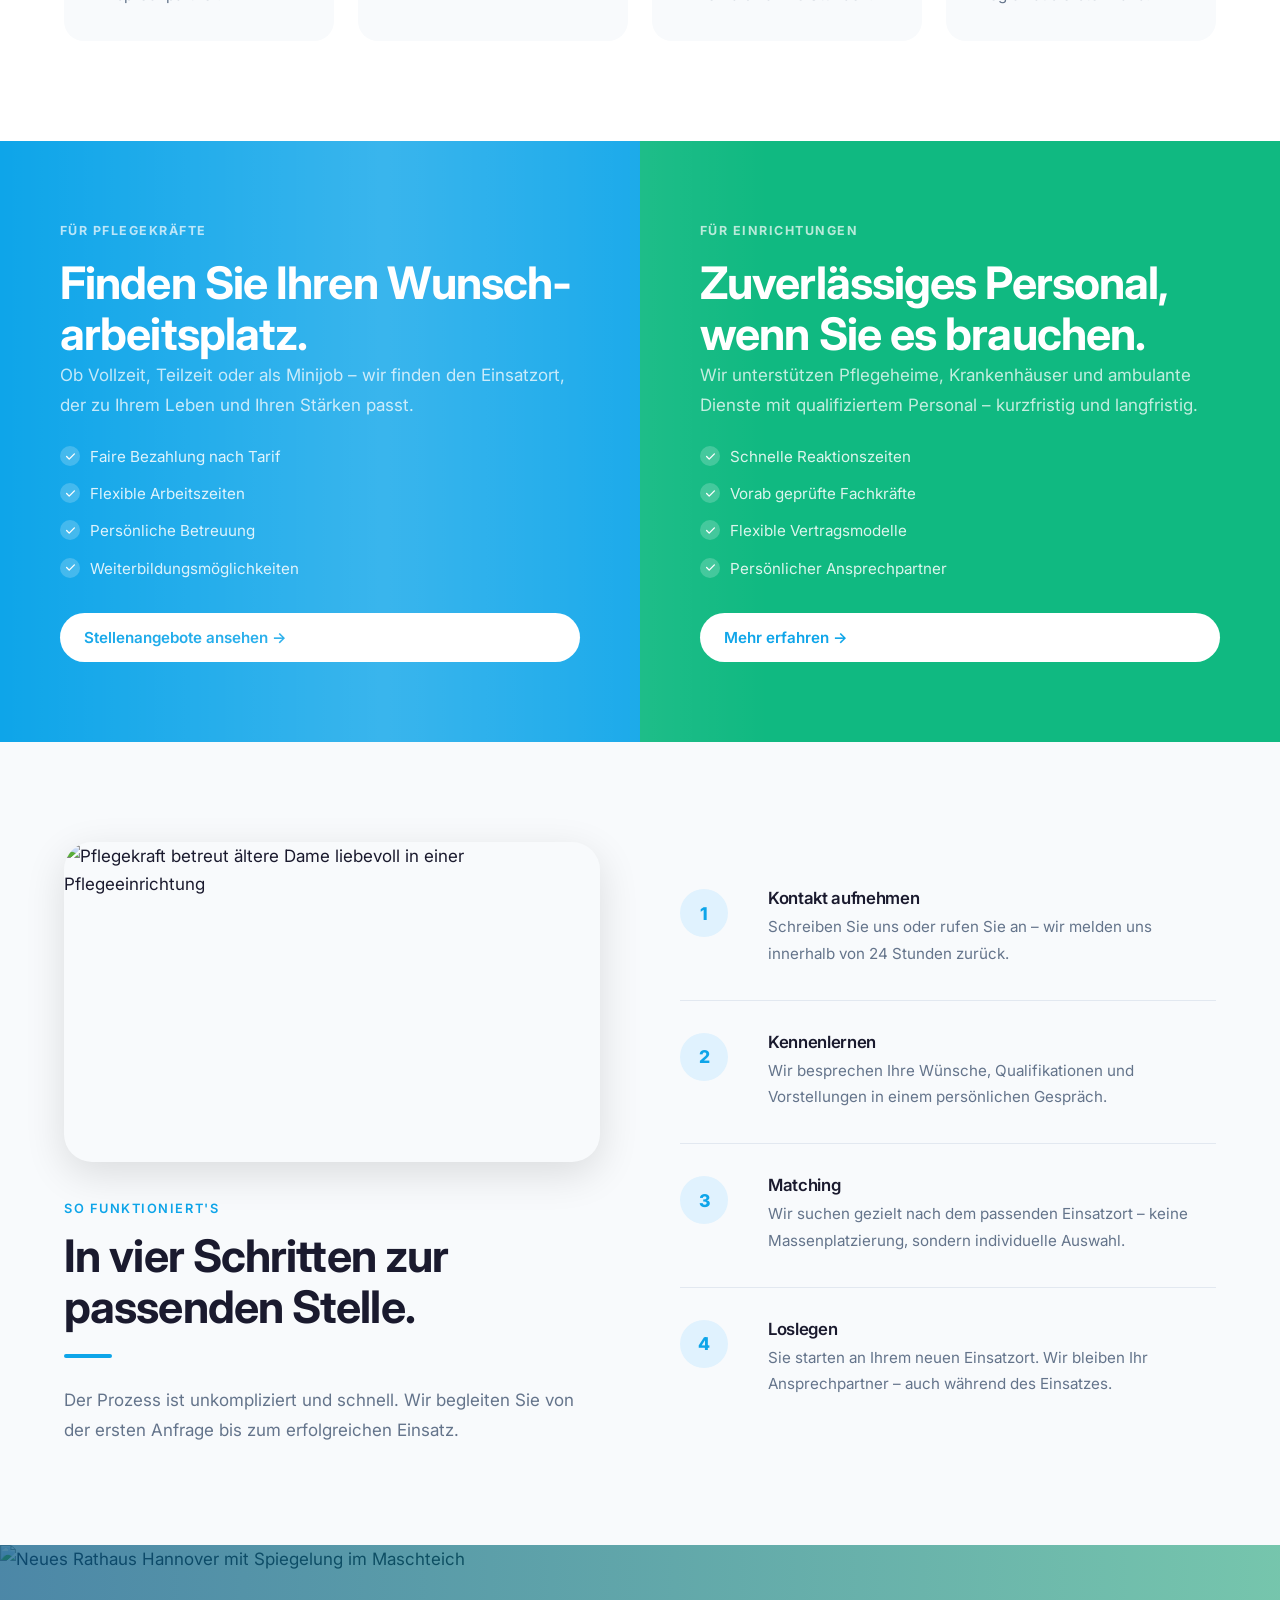
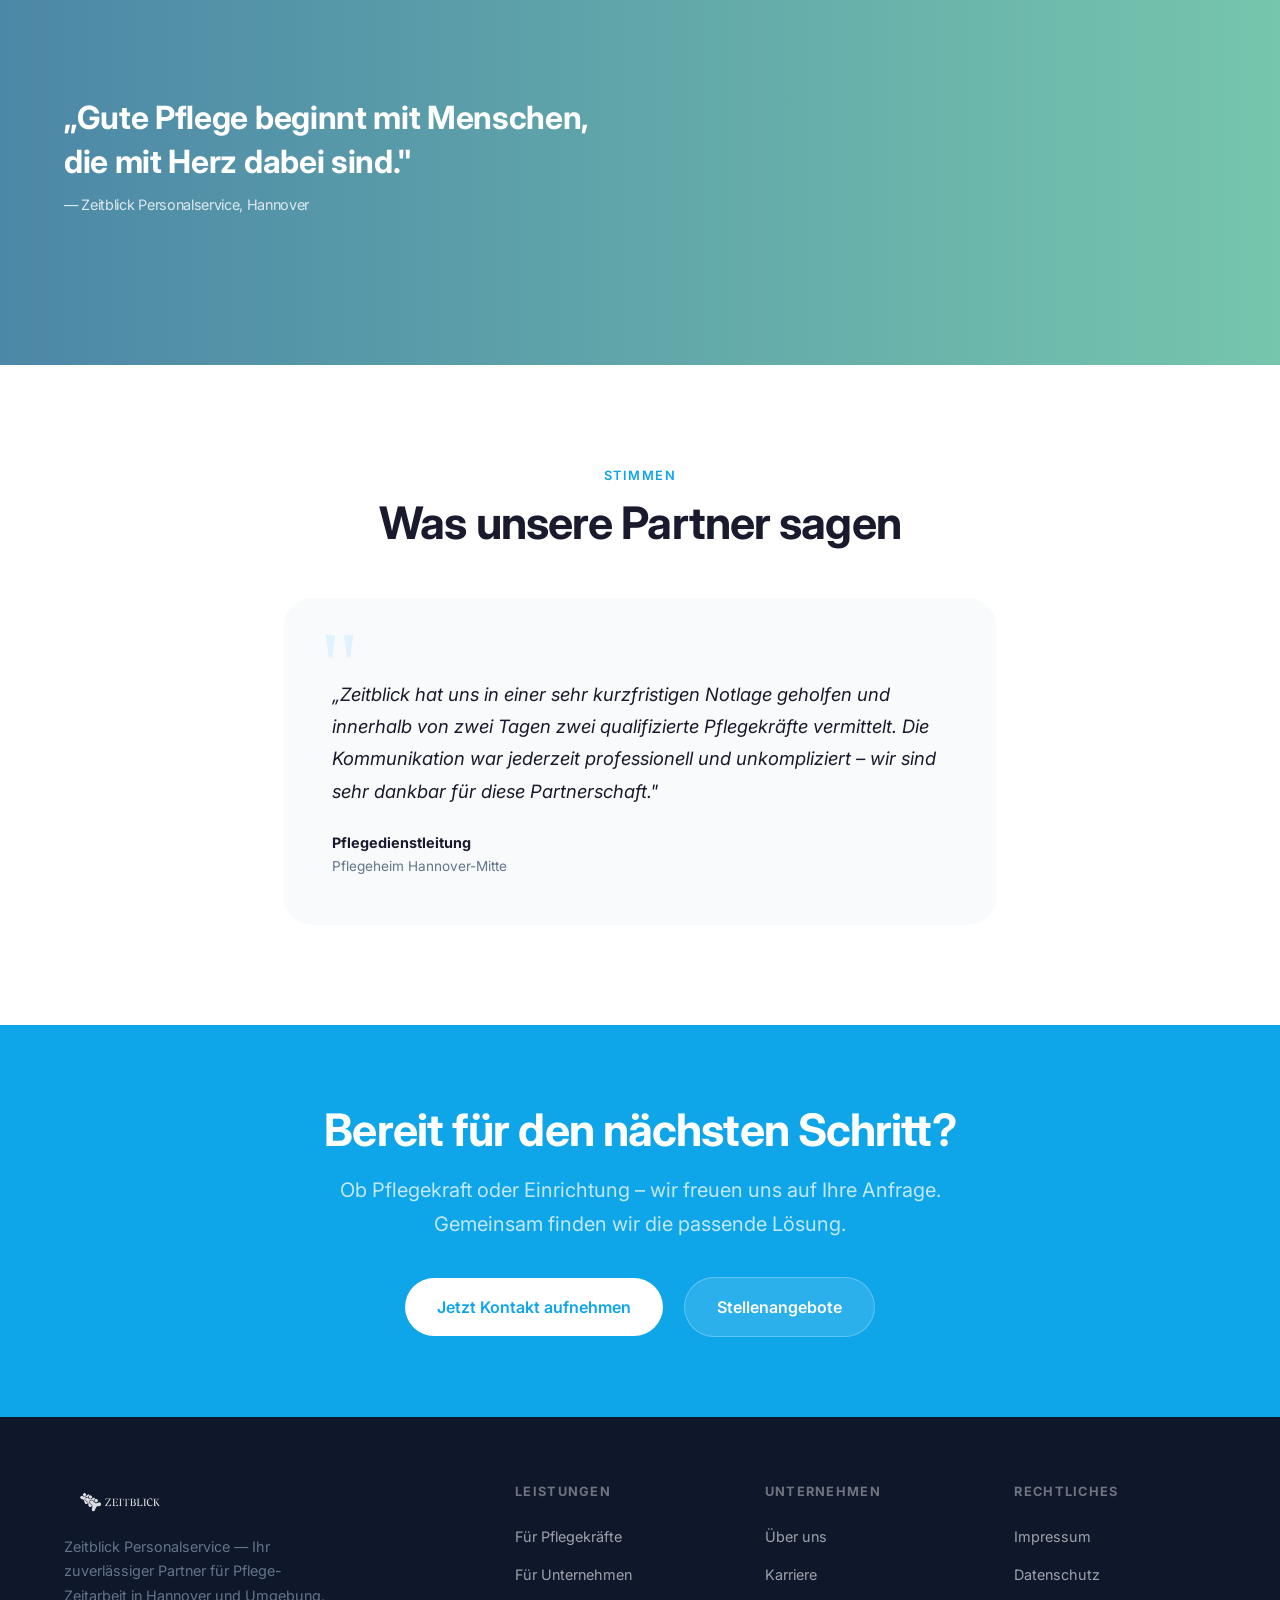
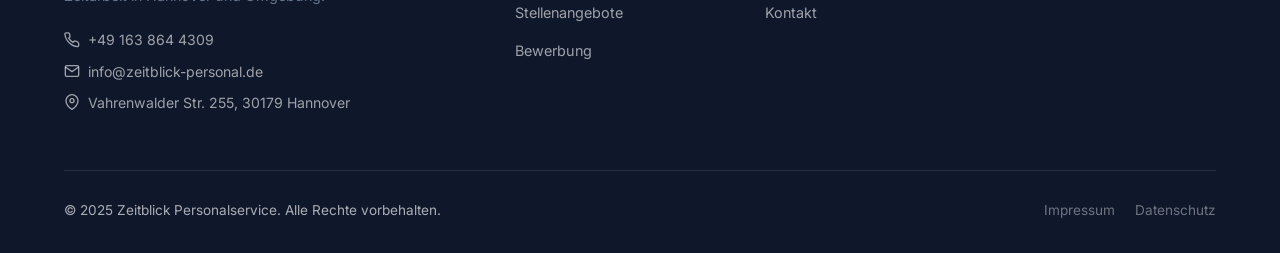
==== commit ac24742e: "Neues Rathaus Hannover (Maschteich-Spiegelung) in Photo-Banner eingebaut Co-Authored-By: Claude Sonn" ====
--- a/index.html
+++ b/index.html
@@ -255,8 +255,8 @@
 <!-- Photo banner -->
 <div class="photo-banner">
   <img class="photo-banner__img"
-       src="https://images.unsplash.com/photo-1582750433449-648ed127bb54?auto=format&fit=crop&w=1600&q=85"
-       alt="Zwei Pflegekräfte lachen gemeinsam — warme und menschliche Atmosphäre"
+       src="https://upload.wikimedia.org/wikipedia/commons/thumb/0/01/Hannover_-_Rathaus_Maschteich.jpg/1600px-Hannover_-_Rathaus_Maschteich.jpg"
+       alt="Neues Rathaus Hannover mit Spiegelung im Maschteich"
        loading="lazy">
   <div class="photo-banner__overlay">
     <div class="container">
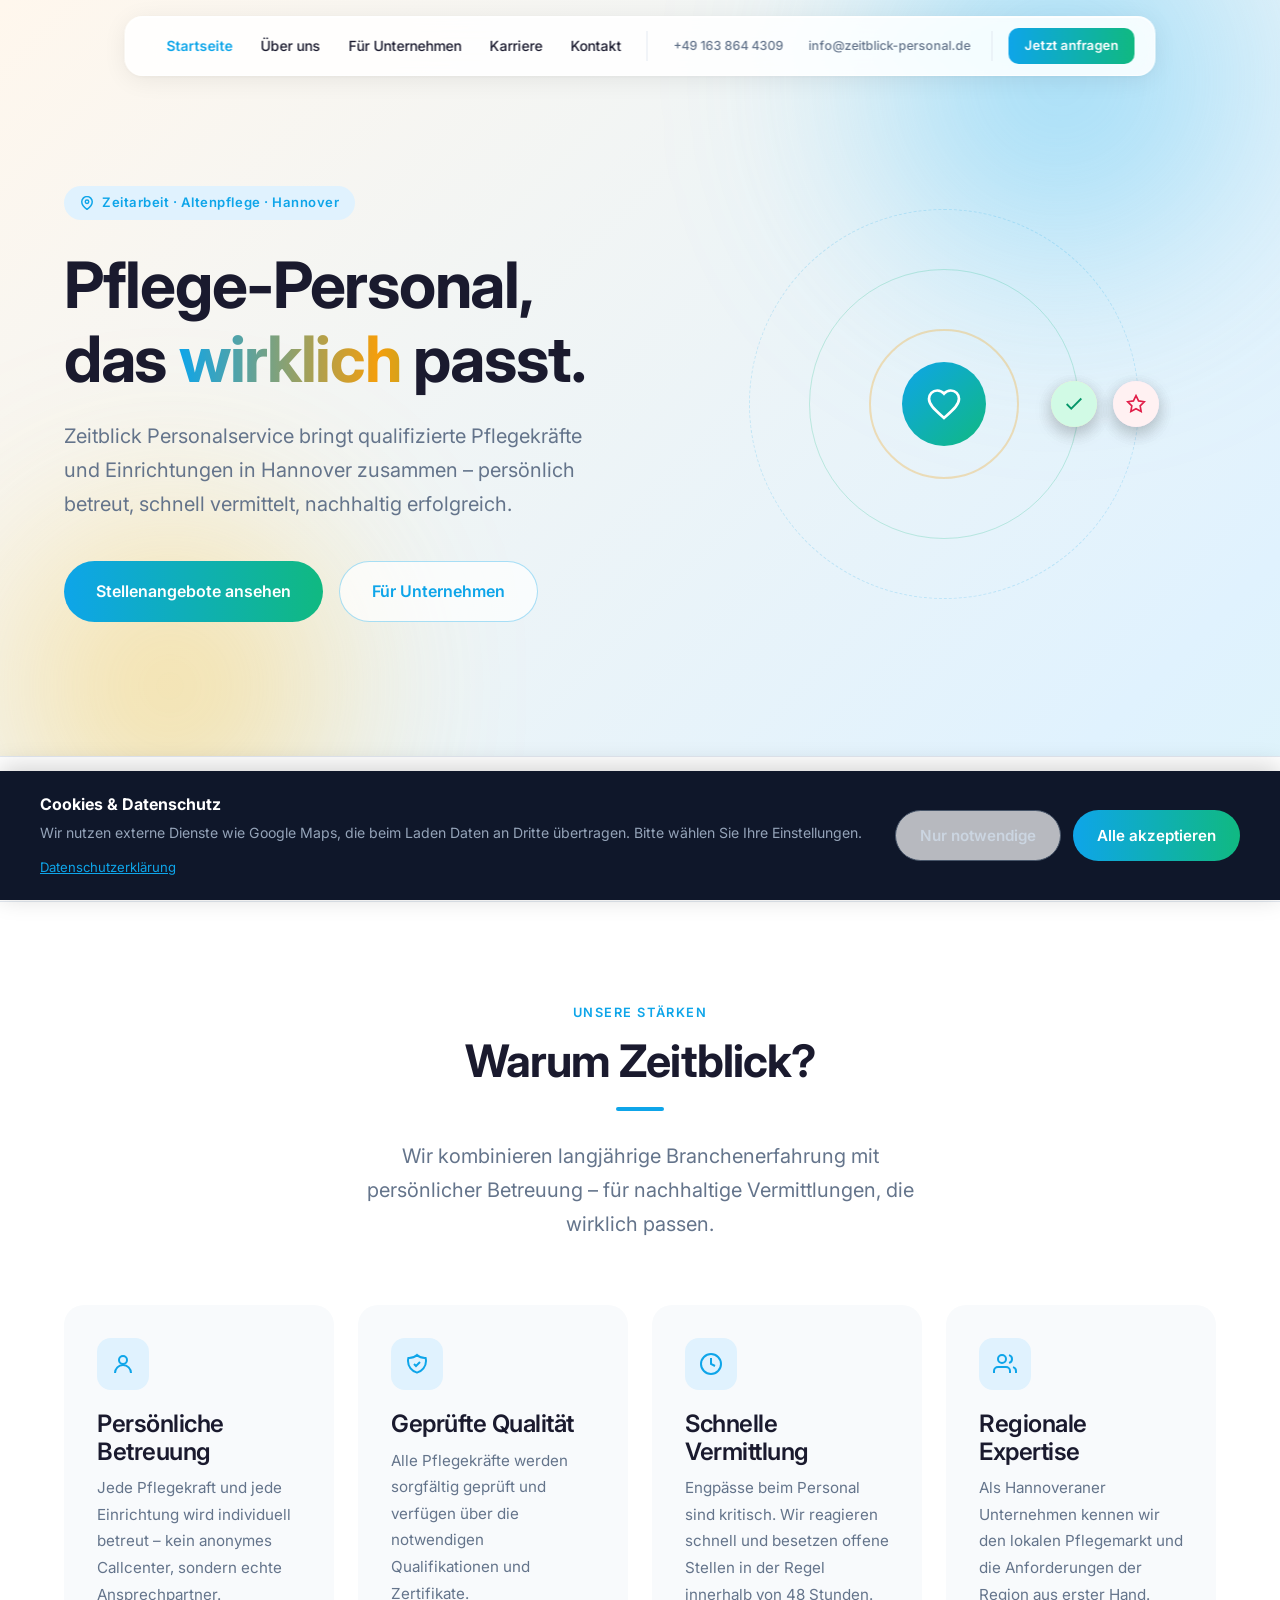
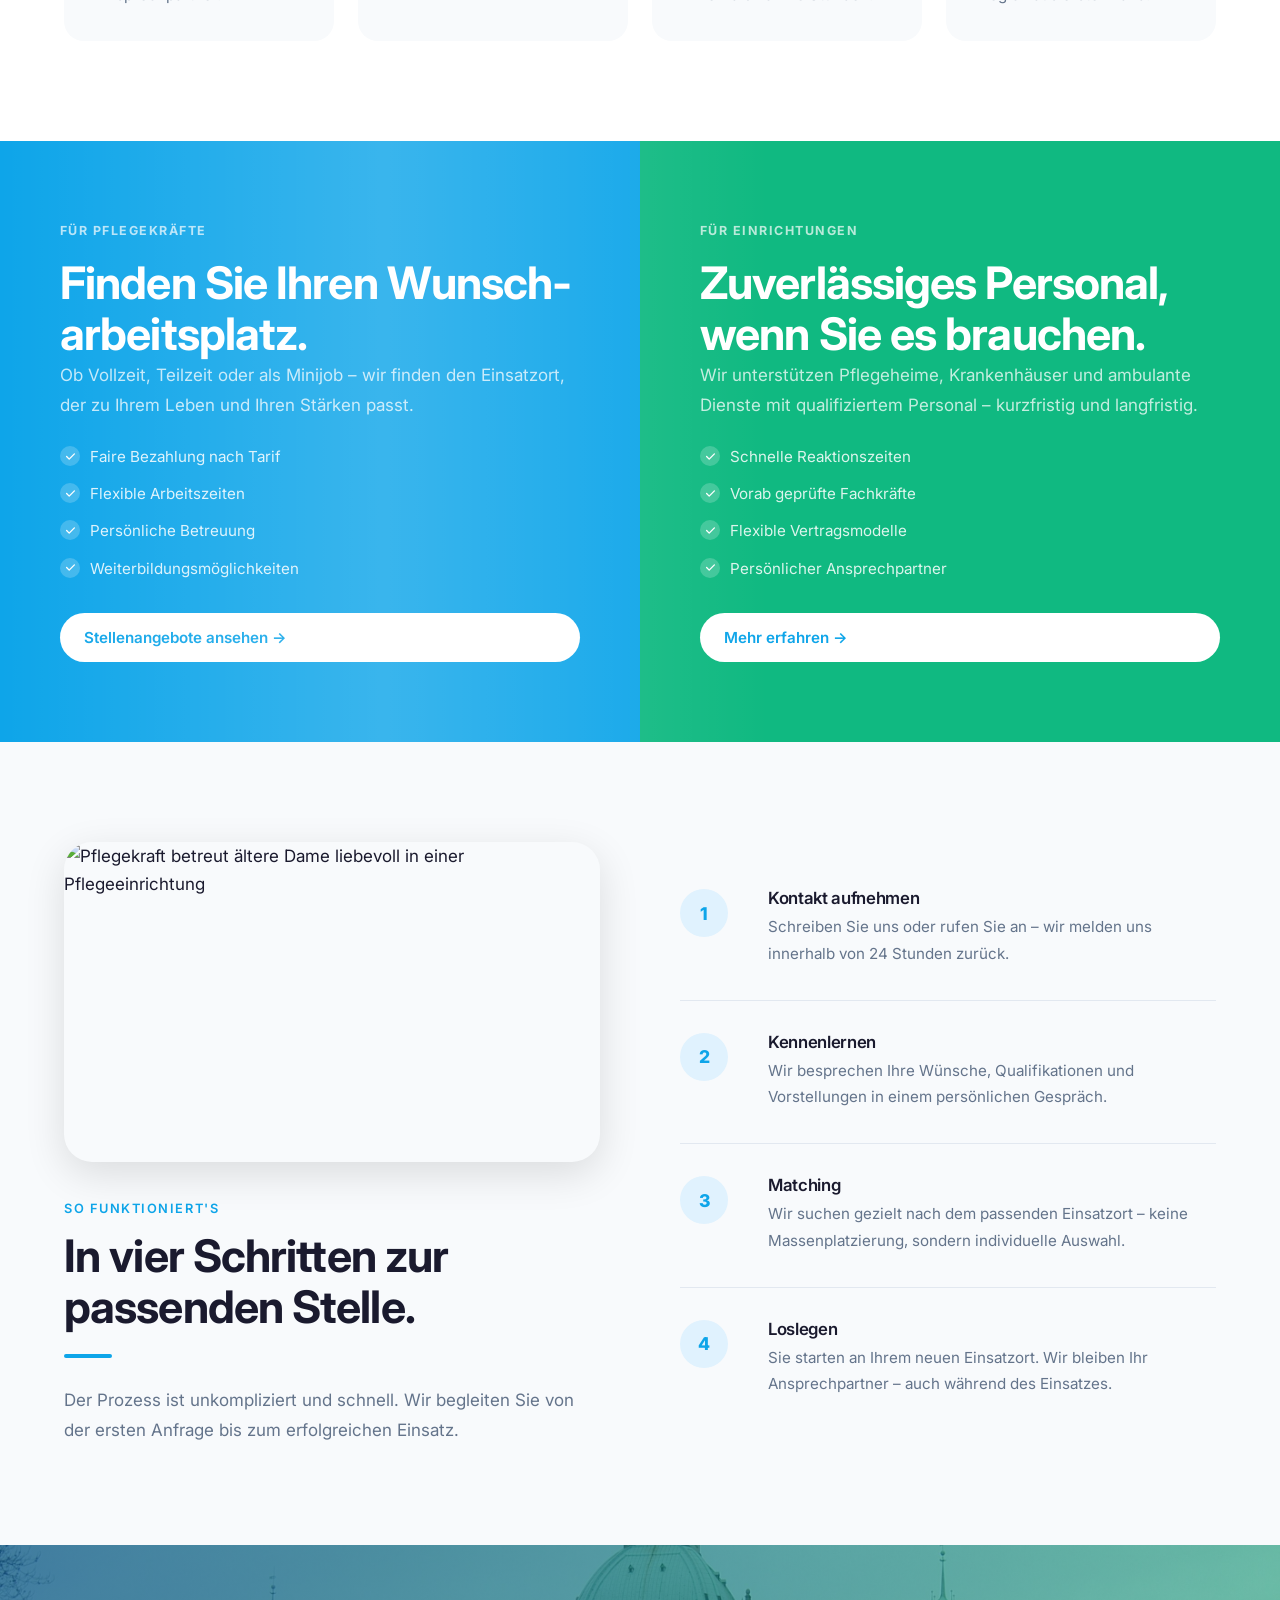
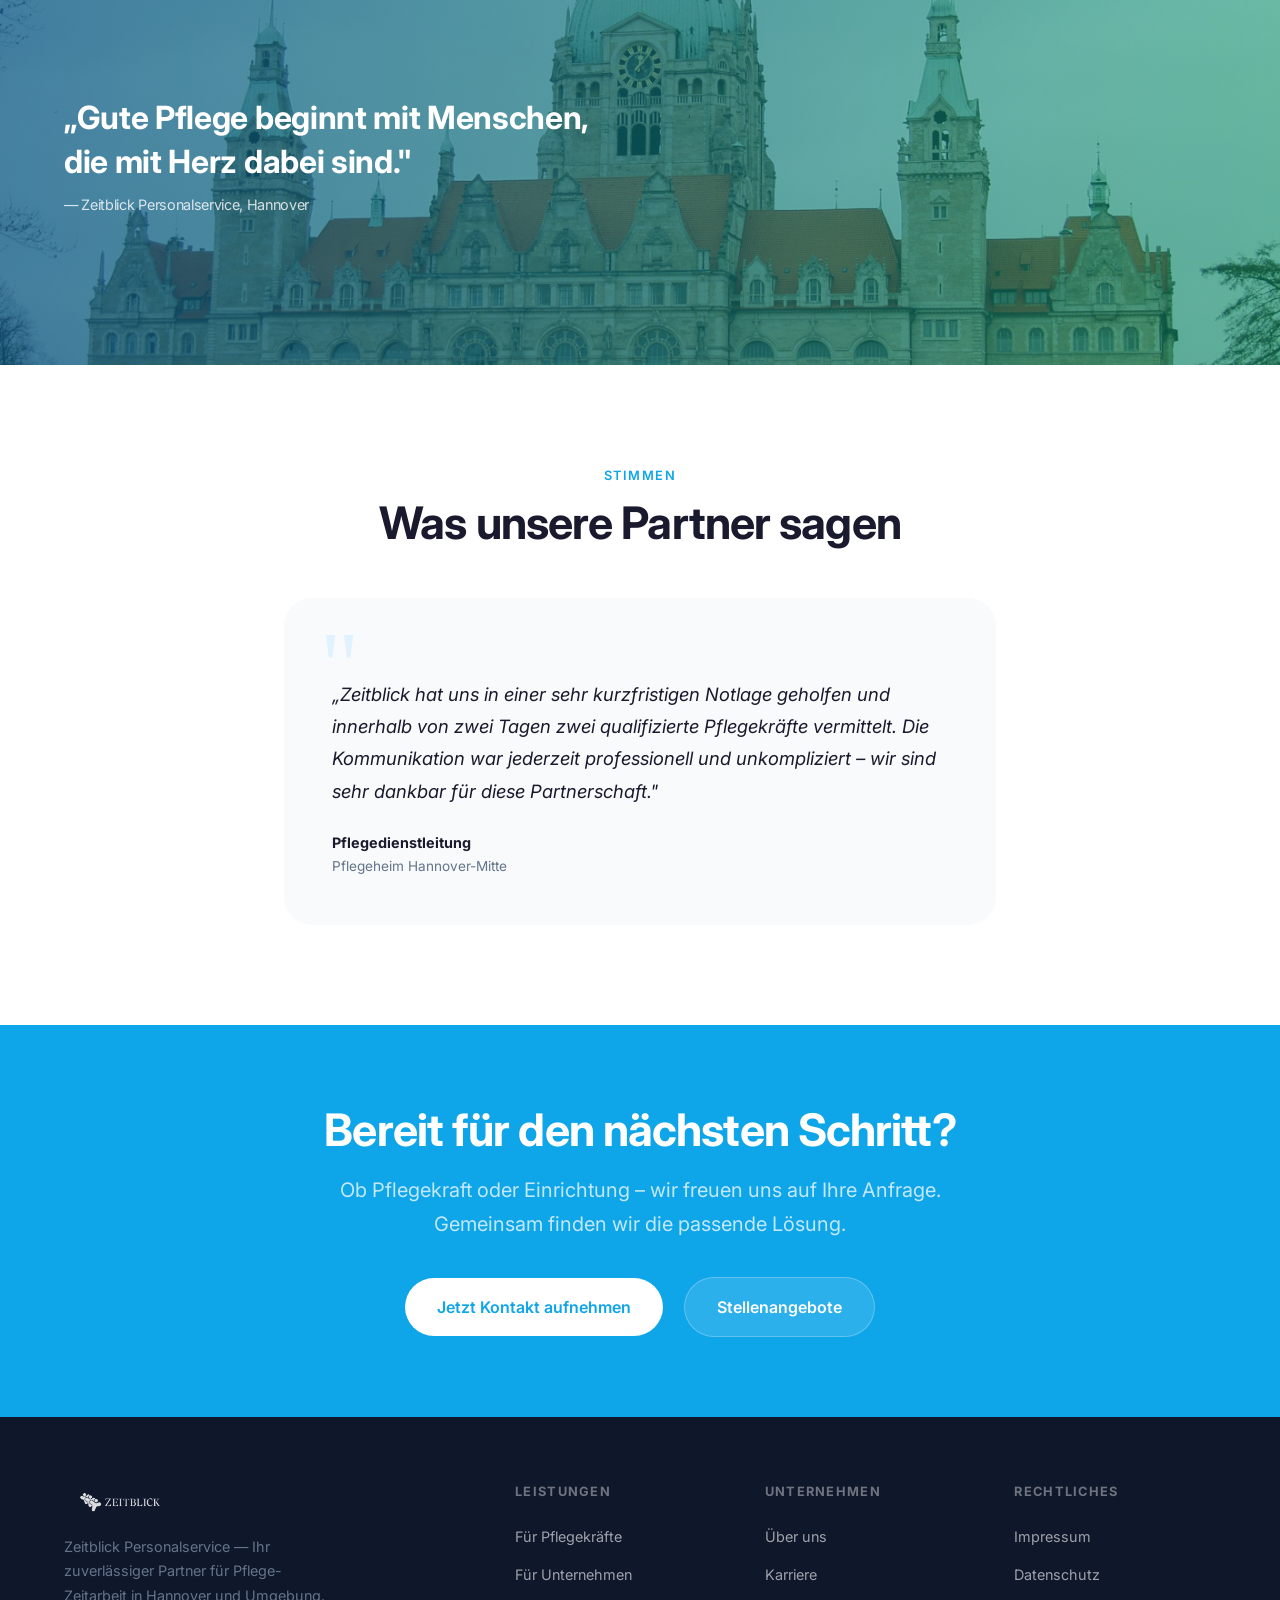
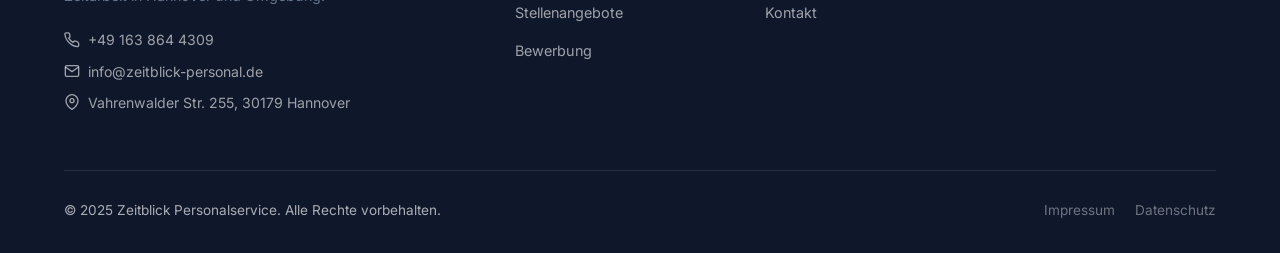
==== commit 3d9e23d5: "Rathaus-Bild lokal gespeichert, Pfad korrigiert Co-Authored-By: Claude Sonnet 4.6 <noreply@anthropic" ====
--- a/index.html
+++ b/index.html
@@ -255,7 +255,7 @@
 <!-- Photo banner -->
 <div class="photo-banner">
   <img class="photo-banner__img"
-       src="https://upload.wikimedia.org/wikipedia/commons/thumb/0/01/Hannover_-_Rathaus_Maschteich.jpg/1600px-Hannover_-_Rathaus_Maschteich.jpg"
+       src="assets/rathaus-hannover.jpg"
        alt="Neues Rathaus Hannover mit Spiegelung im Maschteich"
        loading="lazy">
   <div class="photo-banner__overlay">
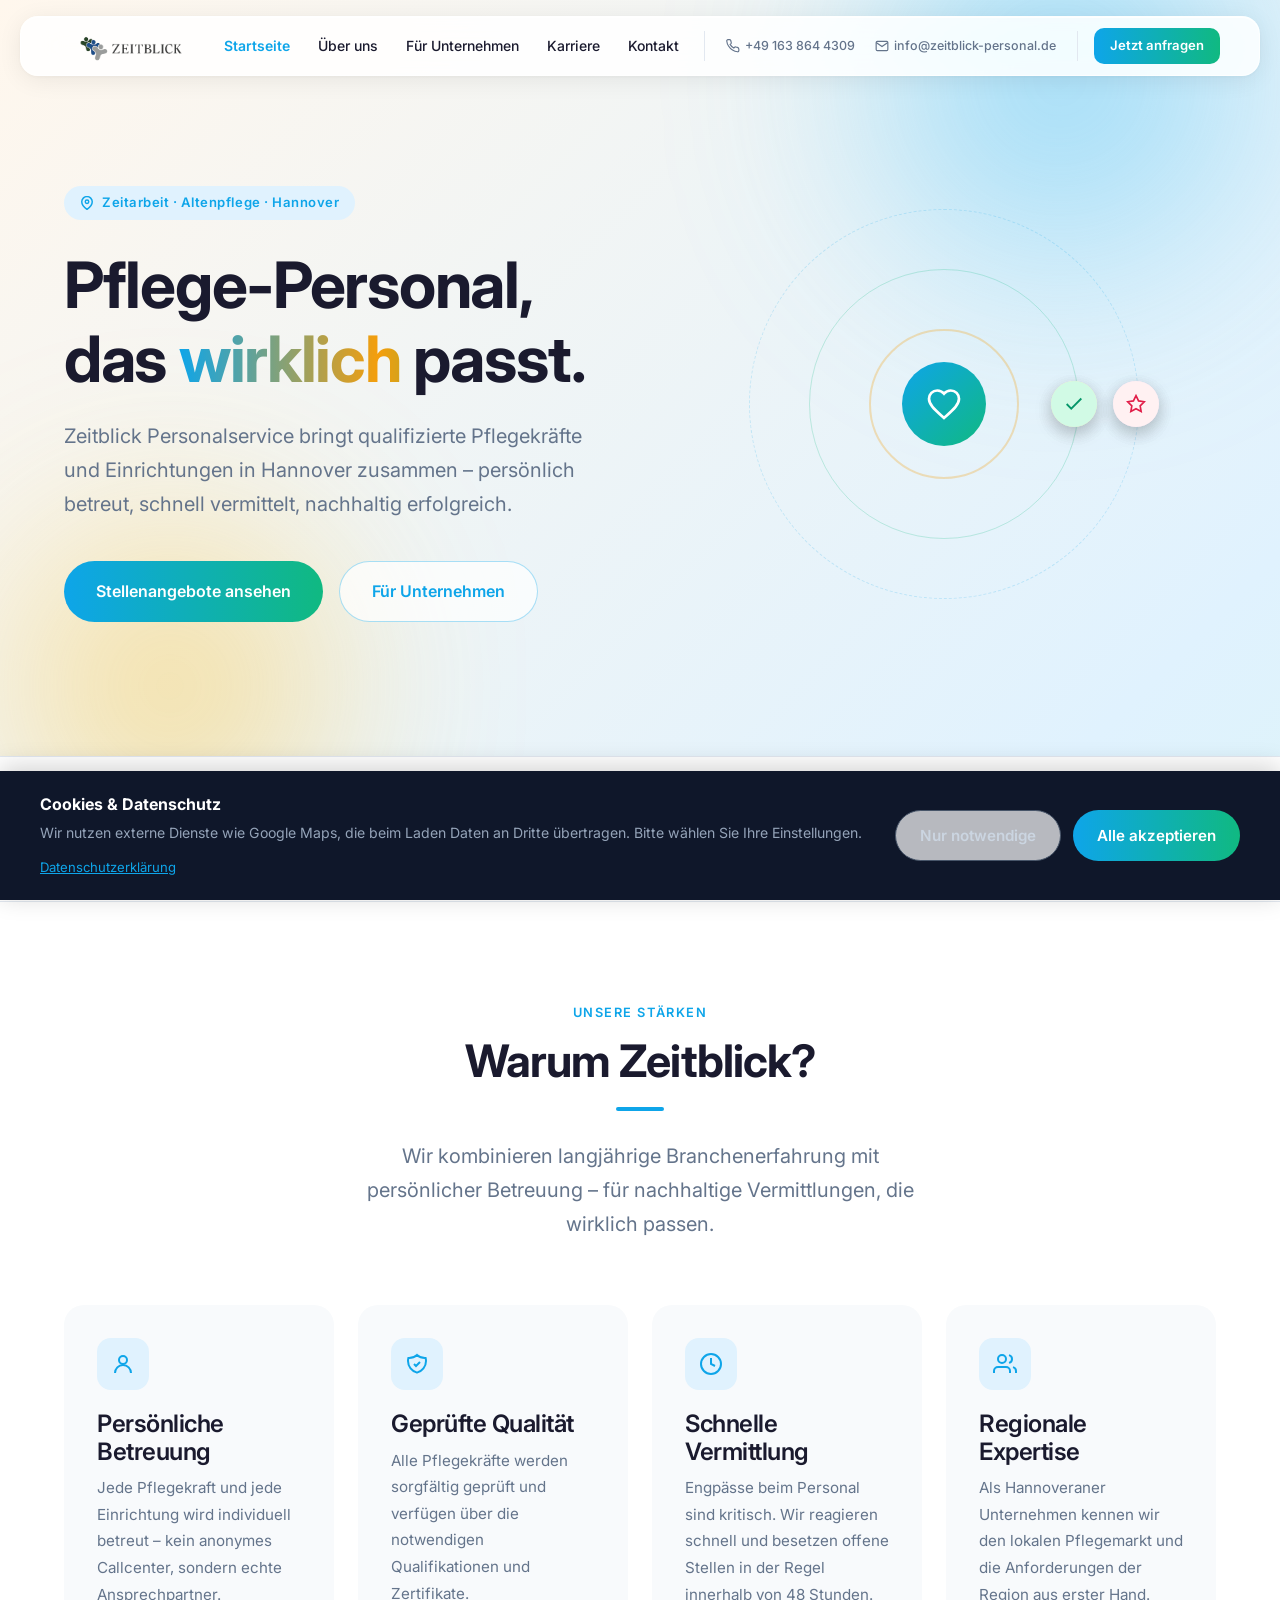
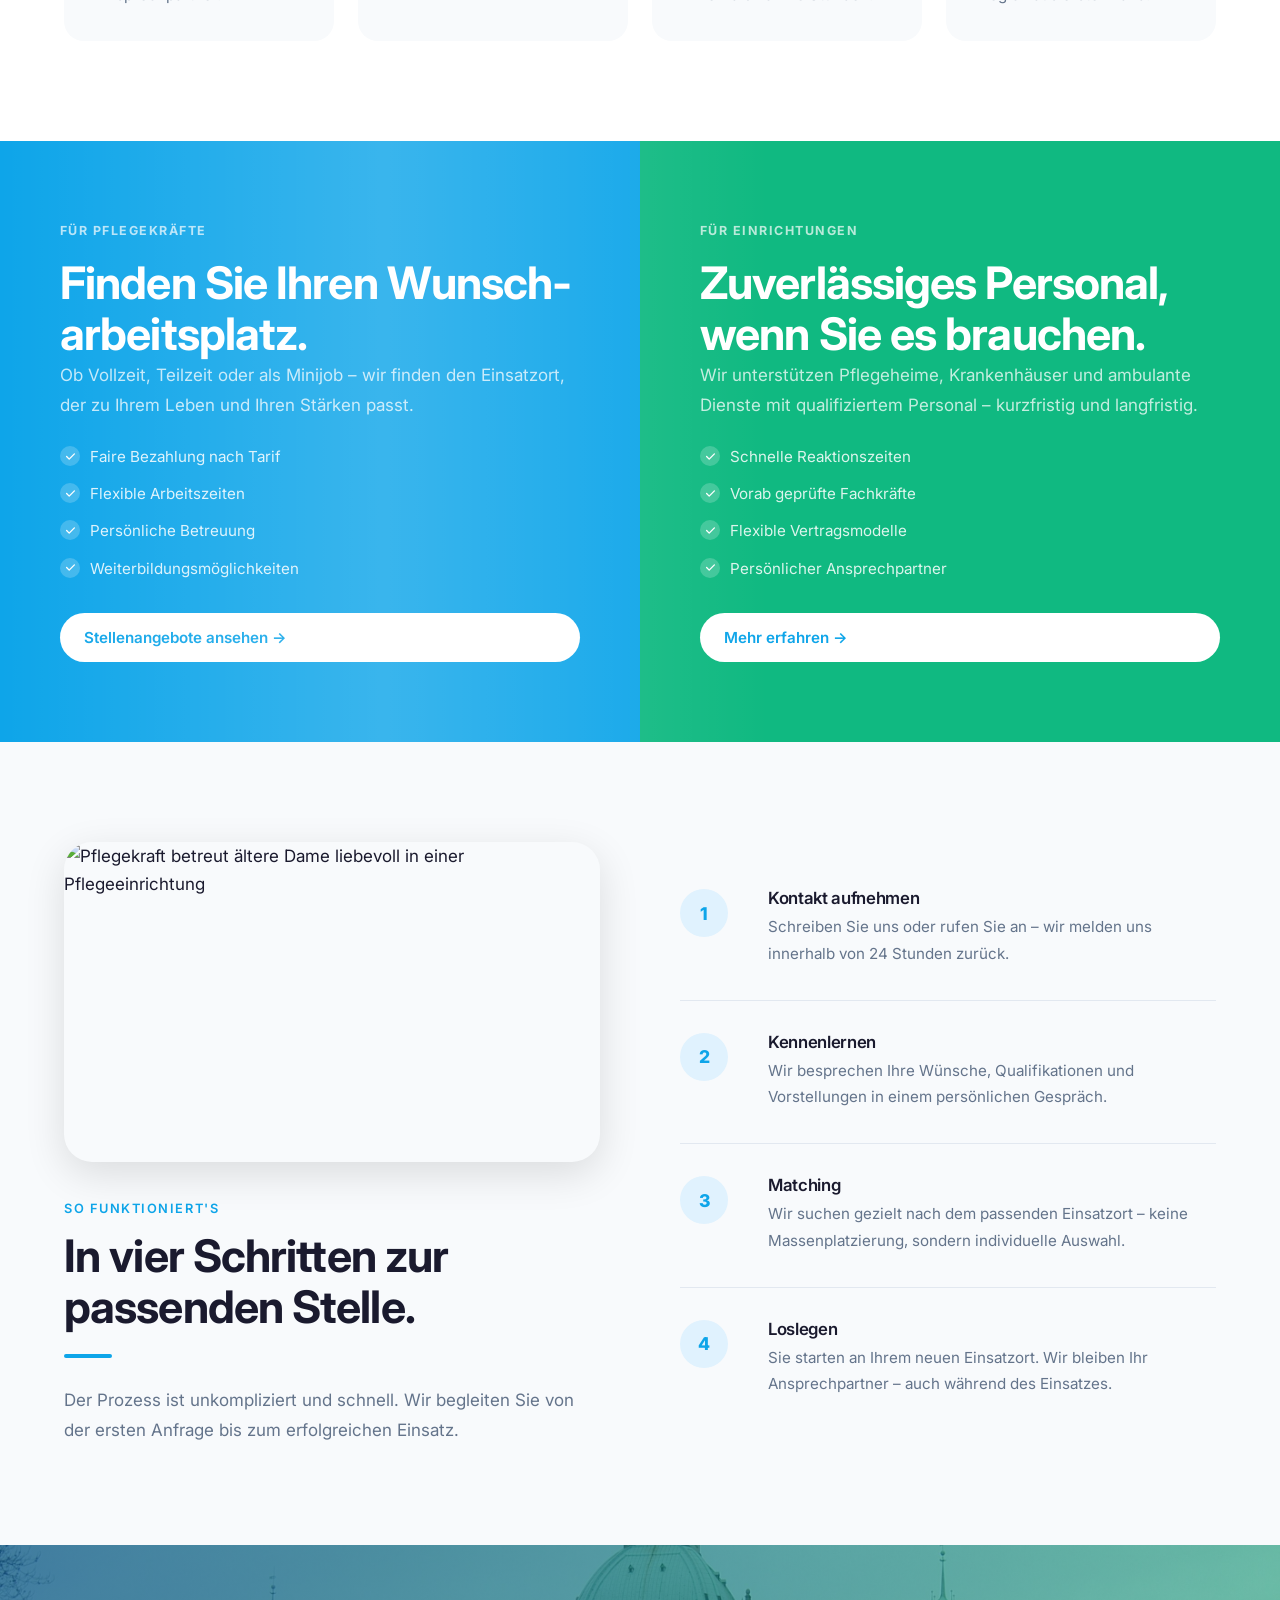
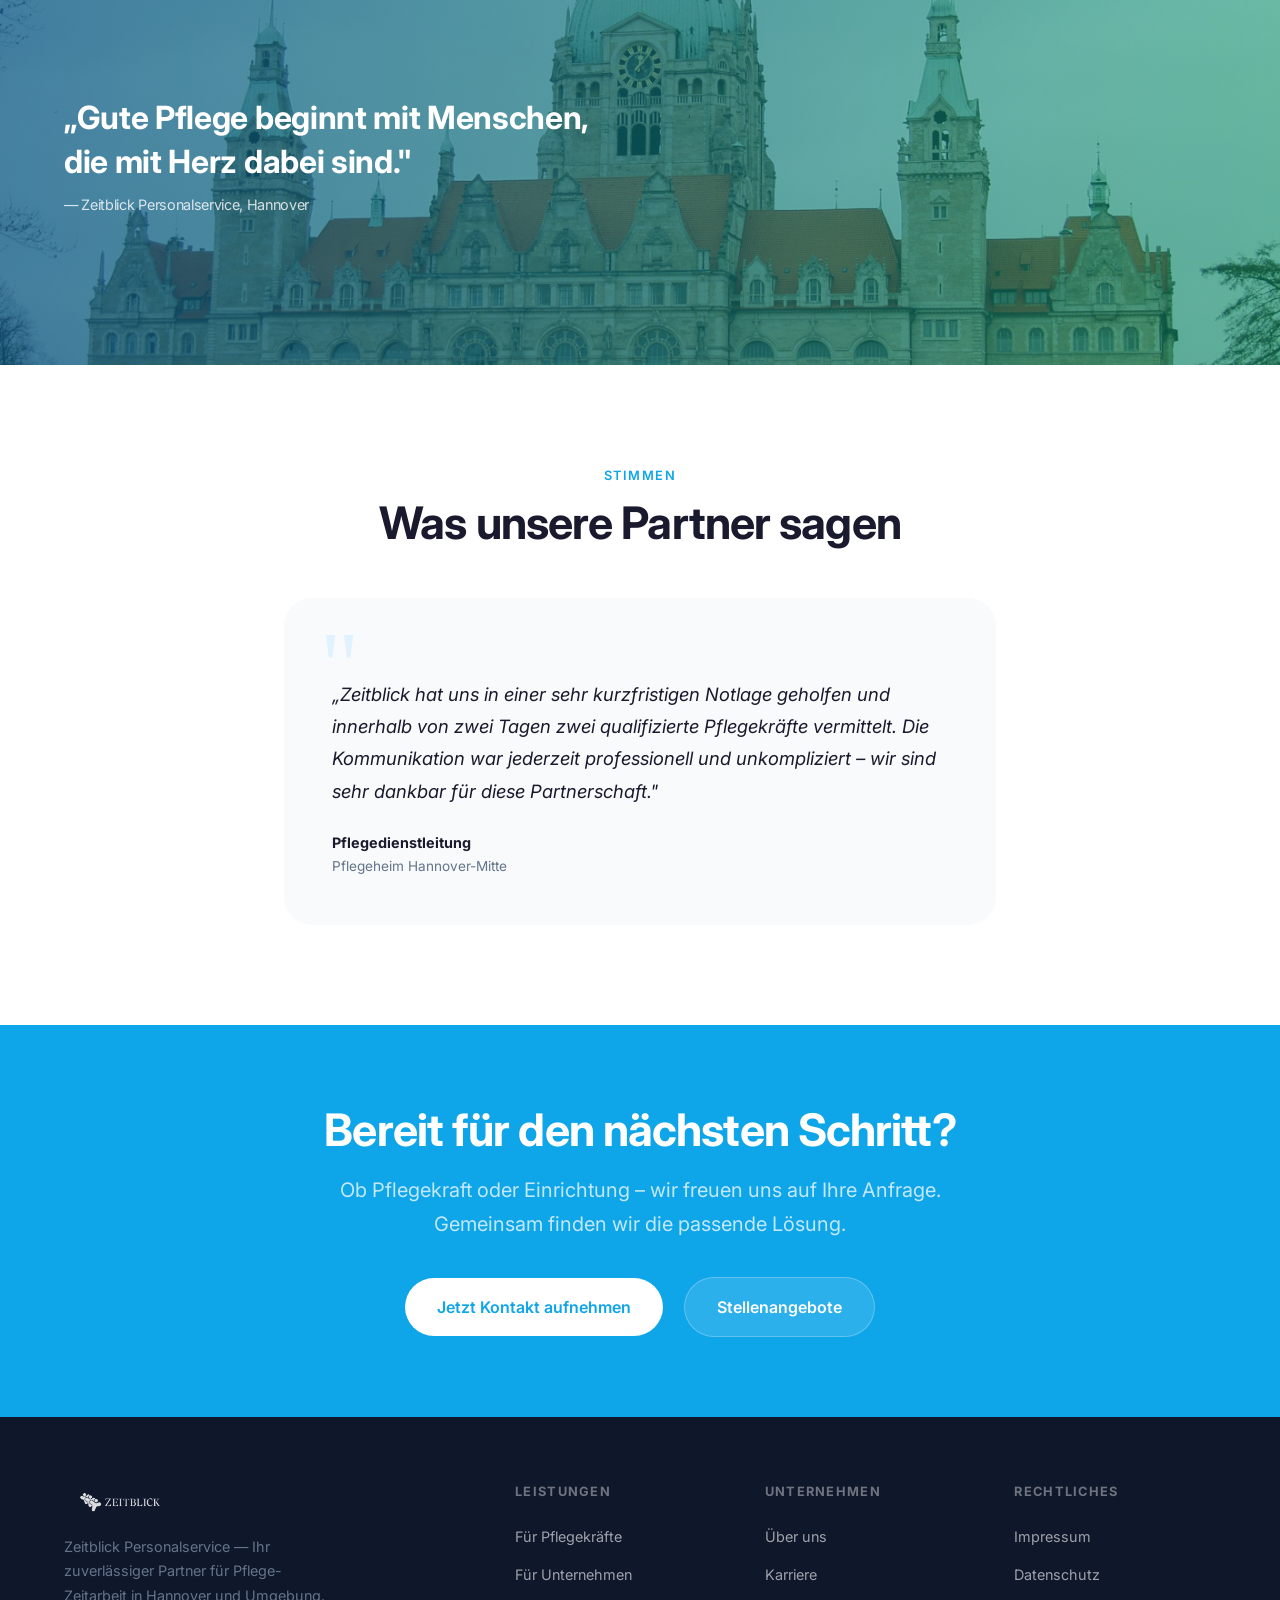
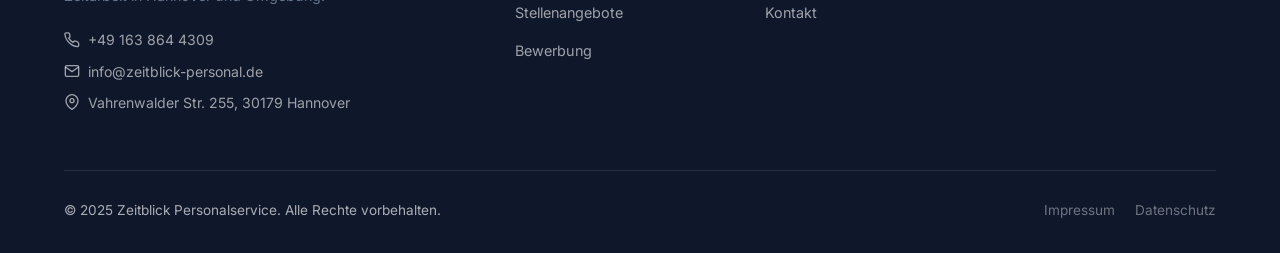
==== commit c4e79949: "overflow:hidden aus Nav entfernt (logo war nicht sichtbar), CSS v3 Co-Authored-By: Claude Sonnet 4.6" ====
--- a/index.html
+++ b/index.html
@@ -12,7 +12,7 @@
   <meta property="og:url" content="https://www.zeitblick-personal.de/">
   <meta name="twitter:card" content="summary_large_image">
   <link rel="icon" type="image/svg+xml" href="assets/favicon.svg">
-  <link rel="stylesheet" href="css/style.css?v=2">
+  <link rel="stylesheet" href="css/style.css?v=3">
 </head>
 <body>
 
--- a/css/style.css
+++ b/css/style.css
@@ -140,9 +140,8 @@
   transform: translateX(-50%);
   z-index: 1000;
   height: 60px;
-  width: fit-content;
-  min-width: min(calc(100% - 40px), 760px);
-  max-width: calc(100% - 40px);
+  width: calc(100% - 40px);
+  max-width: 1400px;
   background: rgba(255,255,255,.88);
   backdrop-filter: saturate(180%) blur(20px);
   -webkit-backdrop-filter: saturate(180%) blur(20px);
@@ -164,7 +163,8 @@
   gap: 8px;
   padding: 0 20px;
 }
-.nav__logo img { height: 48px; width: auto; }
+.nav__logo { flex-shrink: 0; display: flex; align-items: center; }
+.nav__logo img { height: 48px; width: auto; object-fit: contain; display: block; }
 
 /* Nav Contact Links */
 .nav__contact {
@@ -194,6 +194,9 @@
 }
 @media (max-width: 1200px) {
   .nav__contact { display: none; }
+}
+@media (max-width: 960px) {
+  .nav__cta { display: none; }
 }
 .nav__links {
   display: flex;
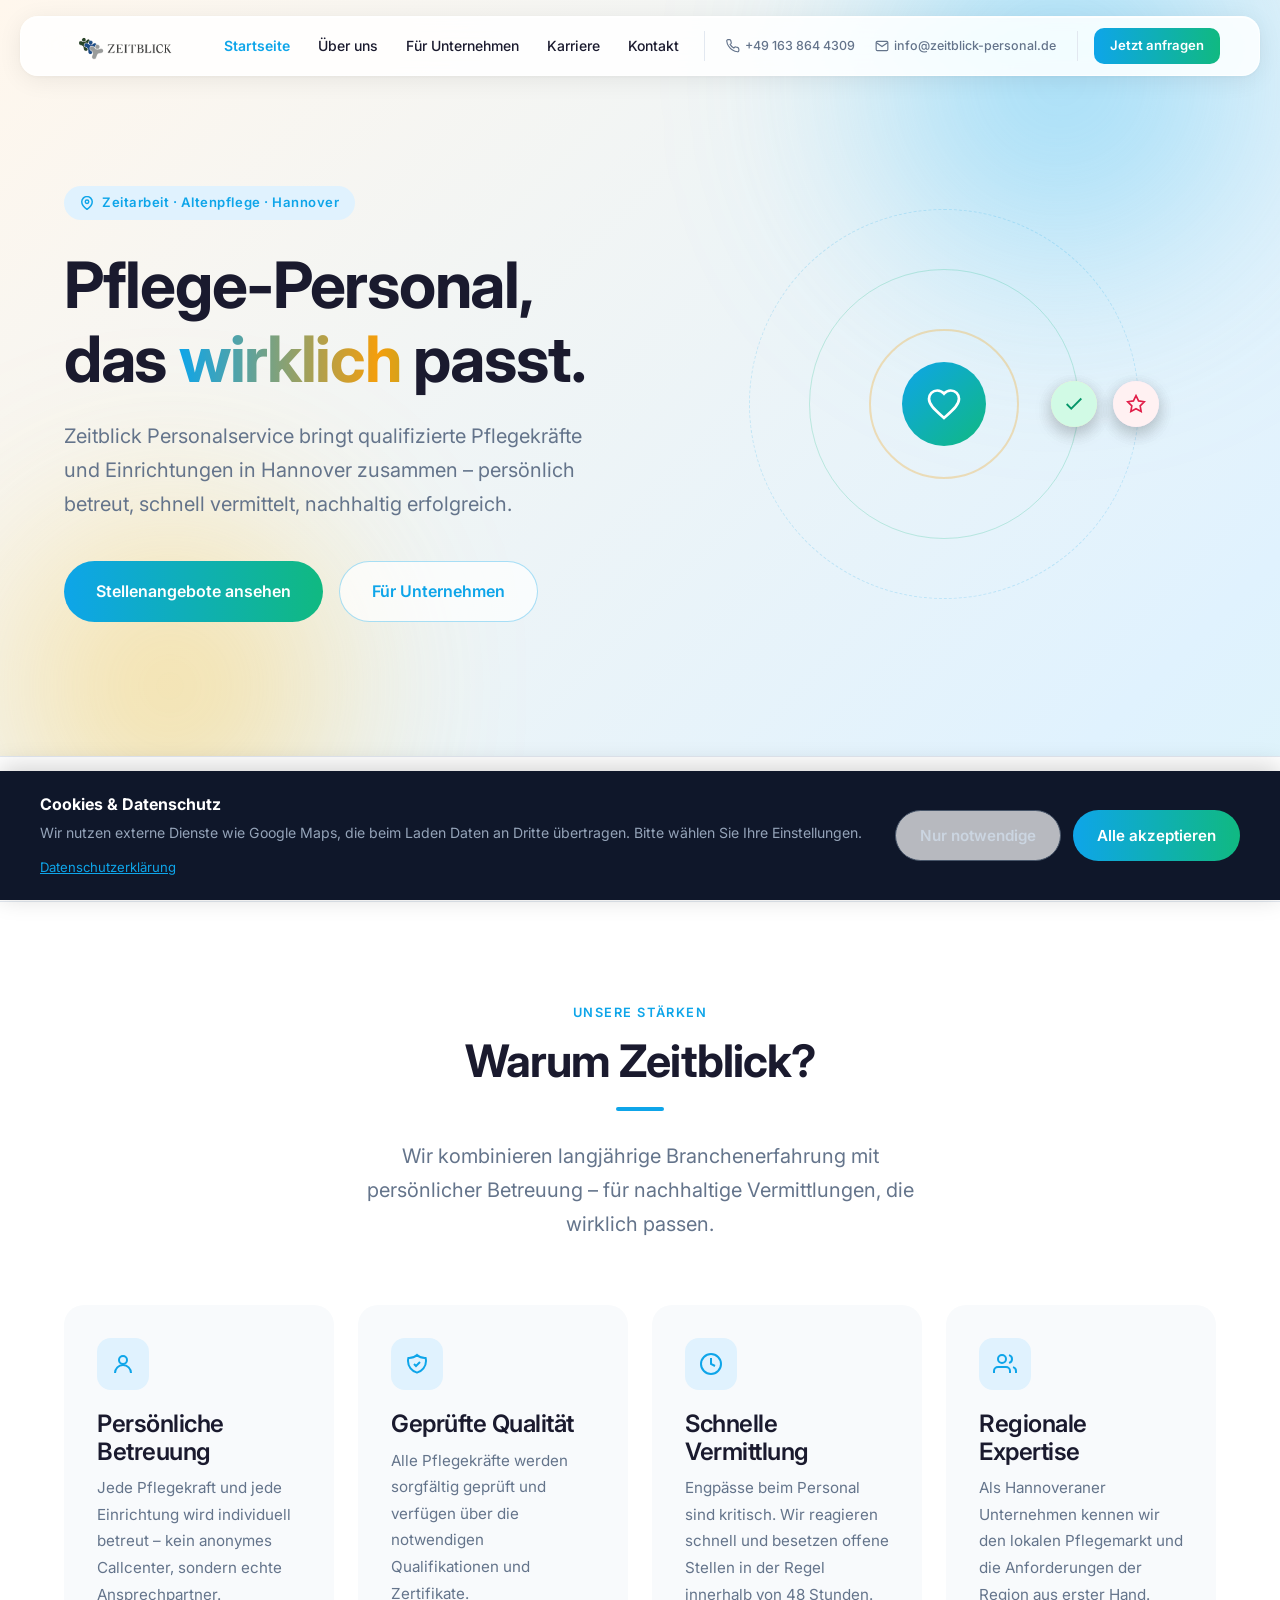
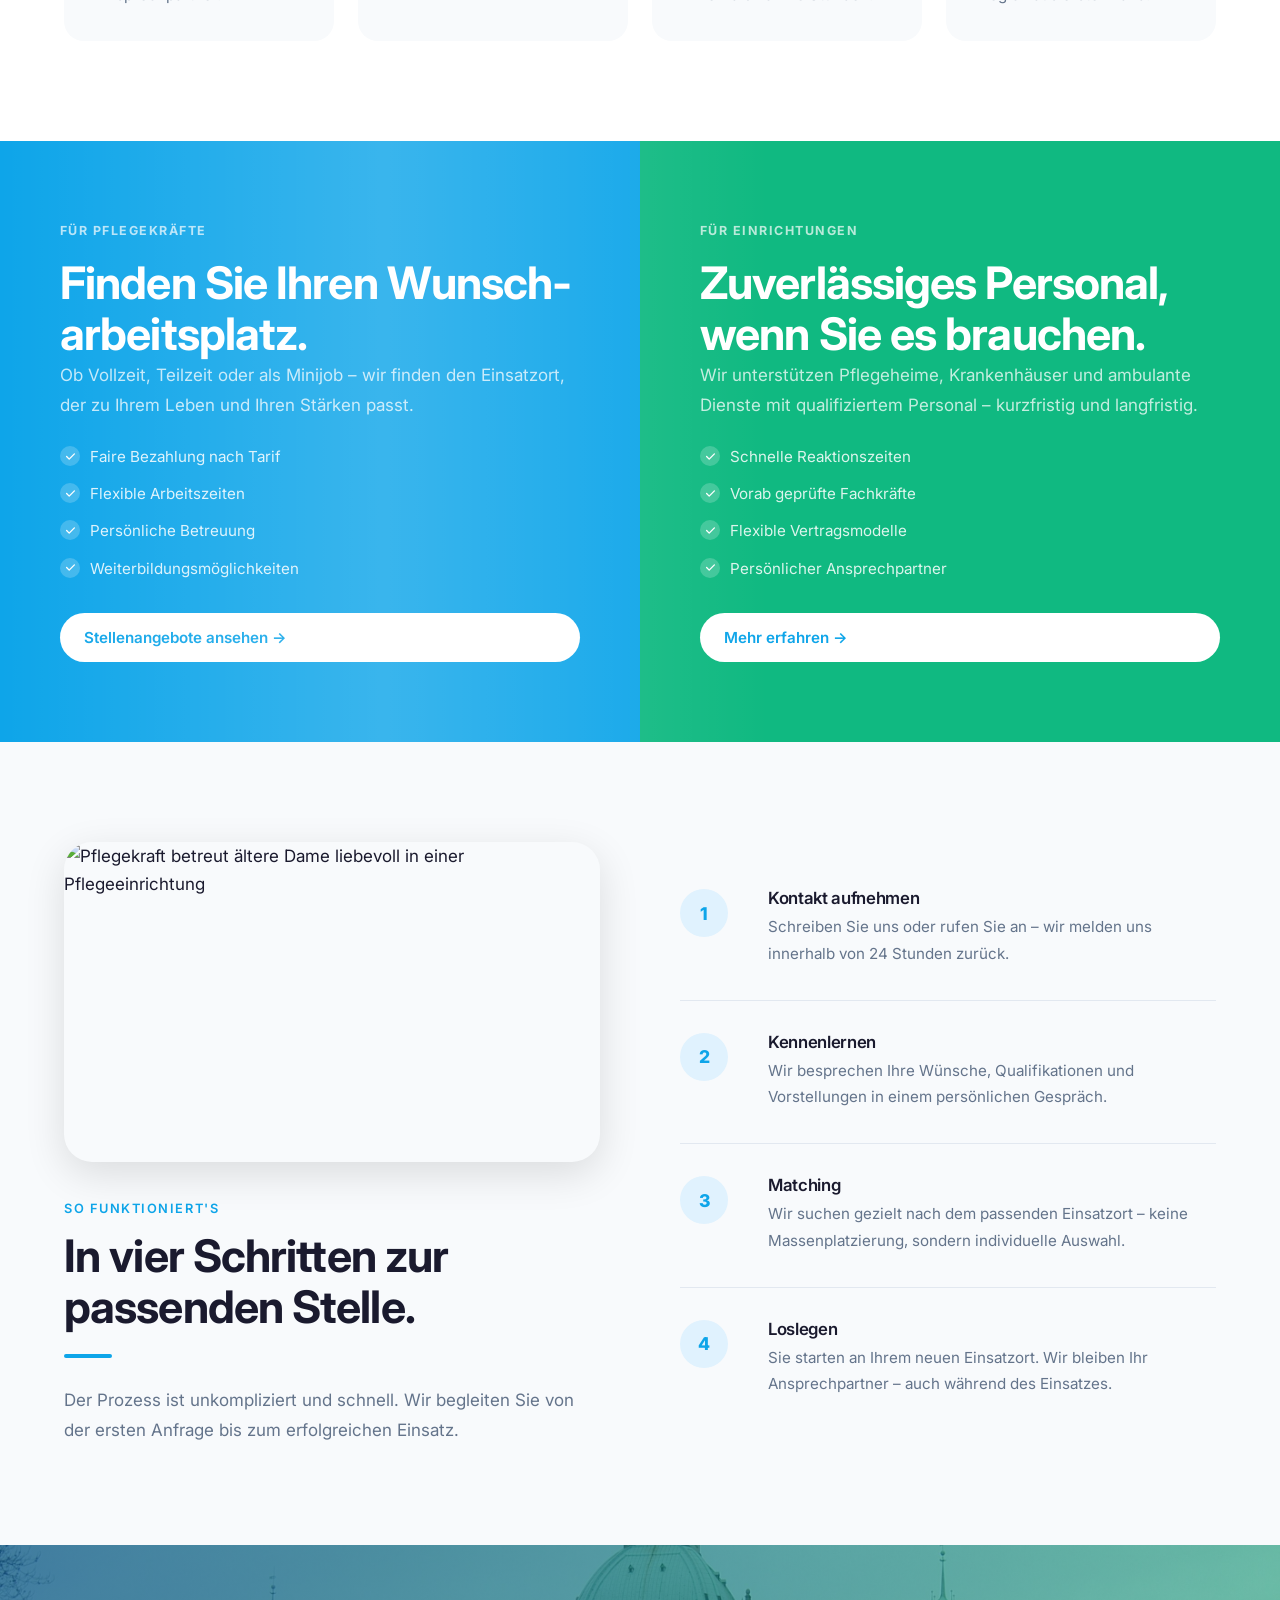
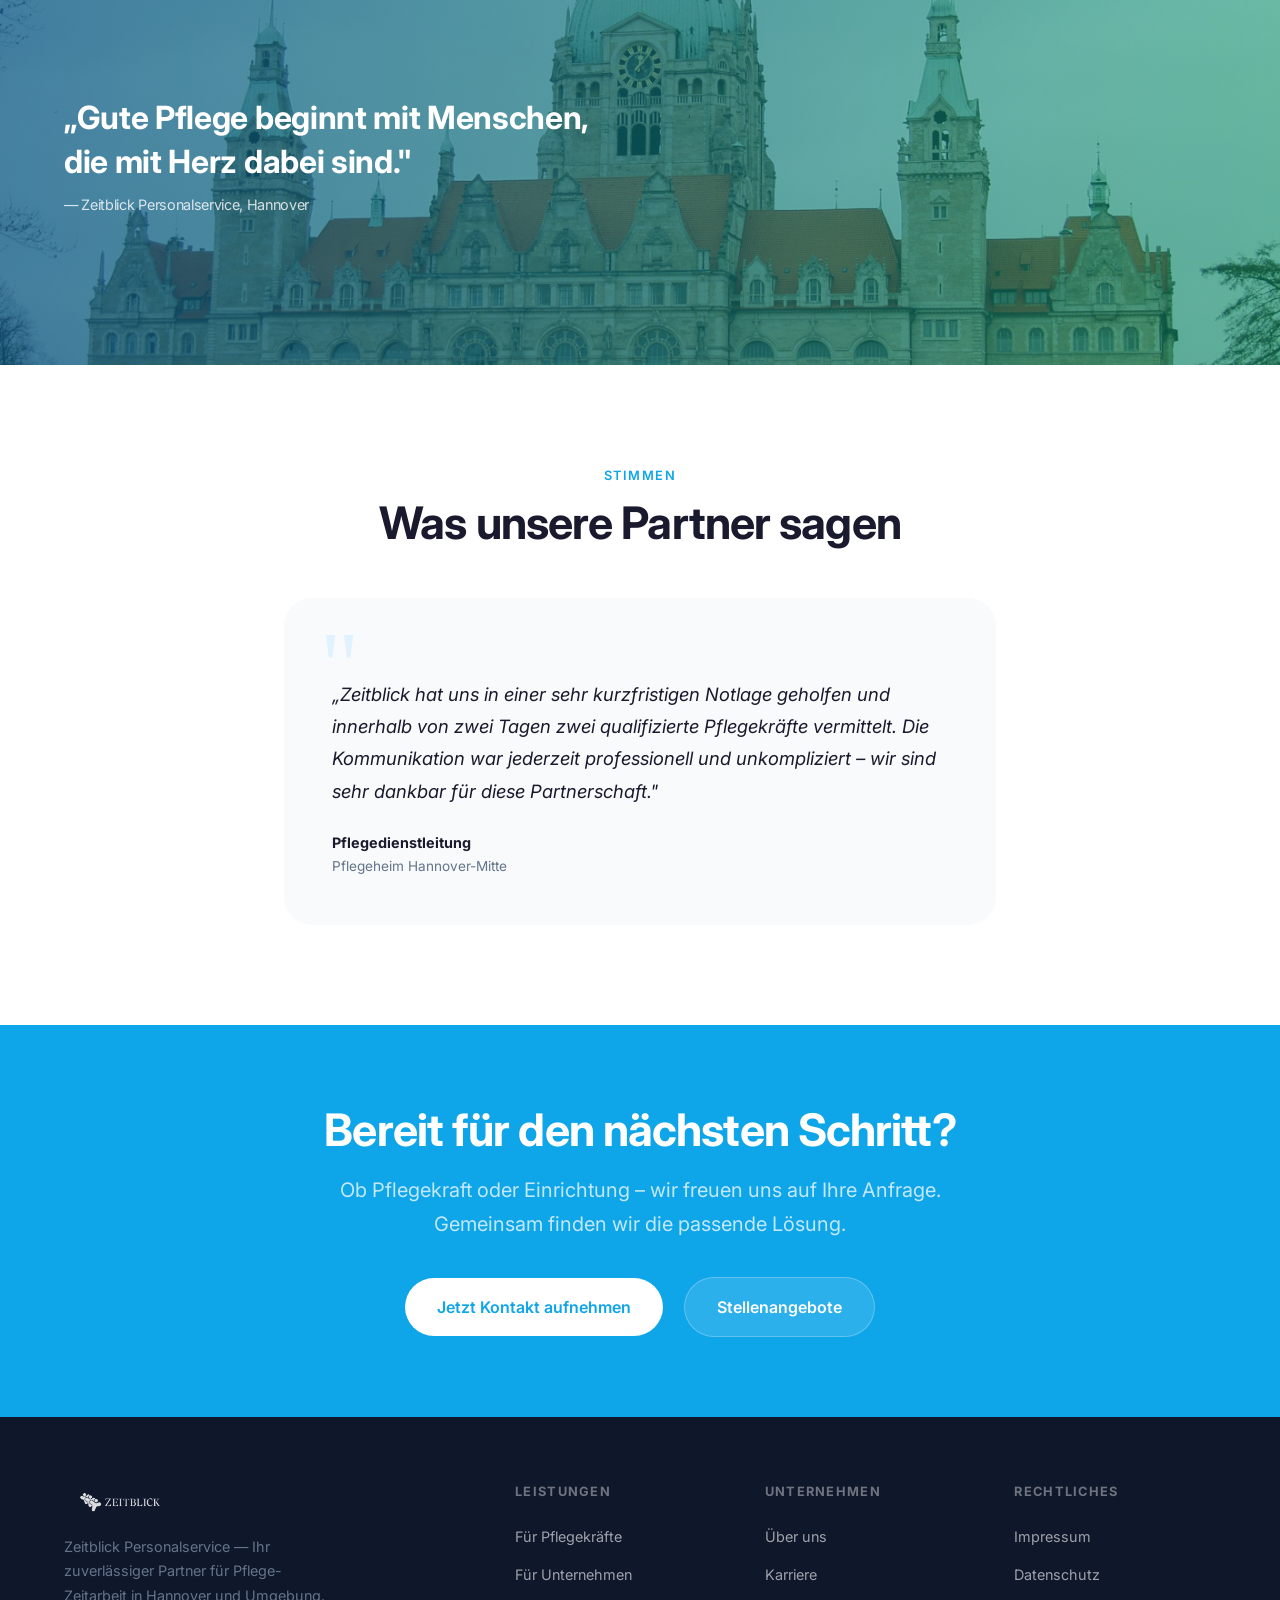
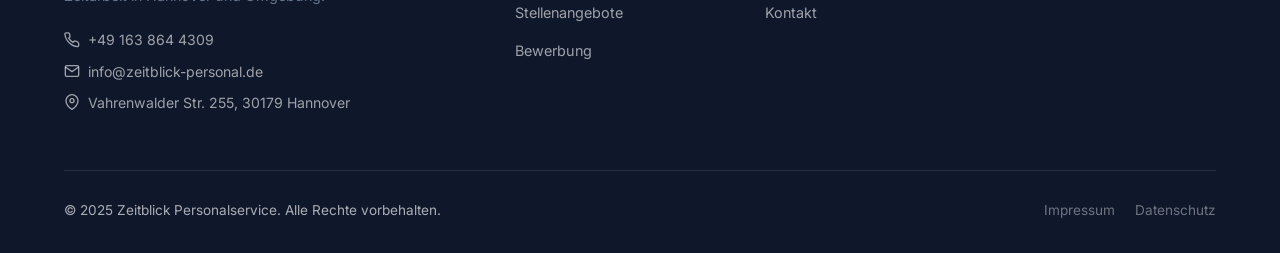
==== commit faf66c33: "Logo CSS auf Original zurückgesetzt, logo.svg entfernt, CSS v4 Co-Authored-By: Claude Sonnet 4.6 <no" ====
--- a/index.html
+++ b/index.html
@@ -12,7 +12,7 @@
   <meta property="og:url" content="https://www.zeitblick-personal.de/">
   <meta name="twitter:card" content="summary_large_image">
   <link rel="icon" type="image/svg+xml" href="assets/favicon.svg">
-  <link rel="stylesheet" href="css/style.css?v=3">
+  <link rel="stylesheet" href="css/style.css?v=4">
 </head>
 <body>
 
--- a/css/style.css
+++ b/css/style.css
@@ -163,8 +163,7 @@
   gap: 8px;
   padding: 0 20px;
 }
-.nav__logo { flex-shrink: 0; display: flex; align-items: center; }
-.nav__logo img { height: 48px; width: auto; object-fit: contain; display: block; }
+.nav__logo img { height: 44px; width: auto; }
 
 /* Nav Contact Links */
 .nav__contact {
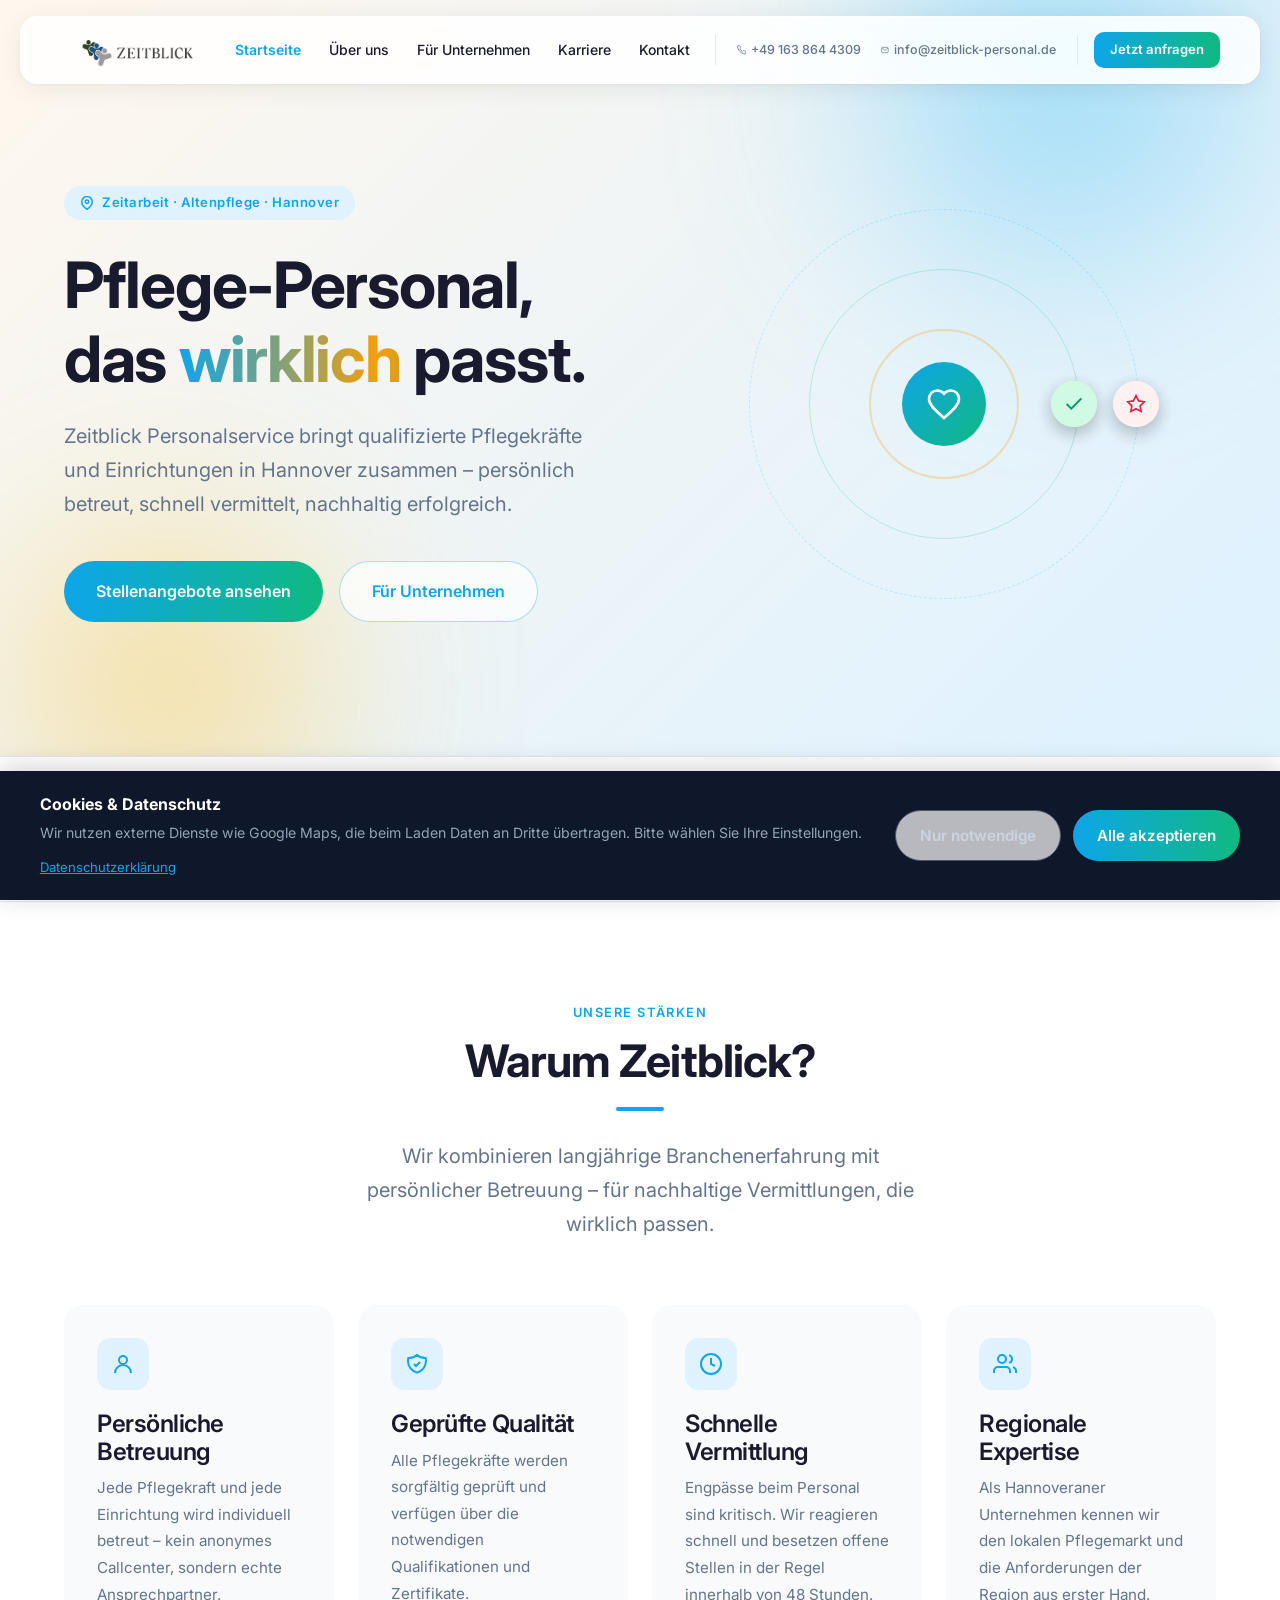
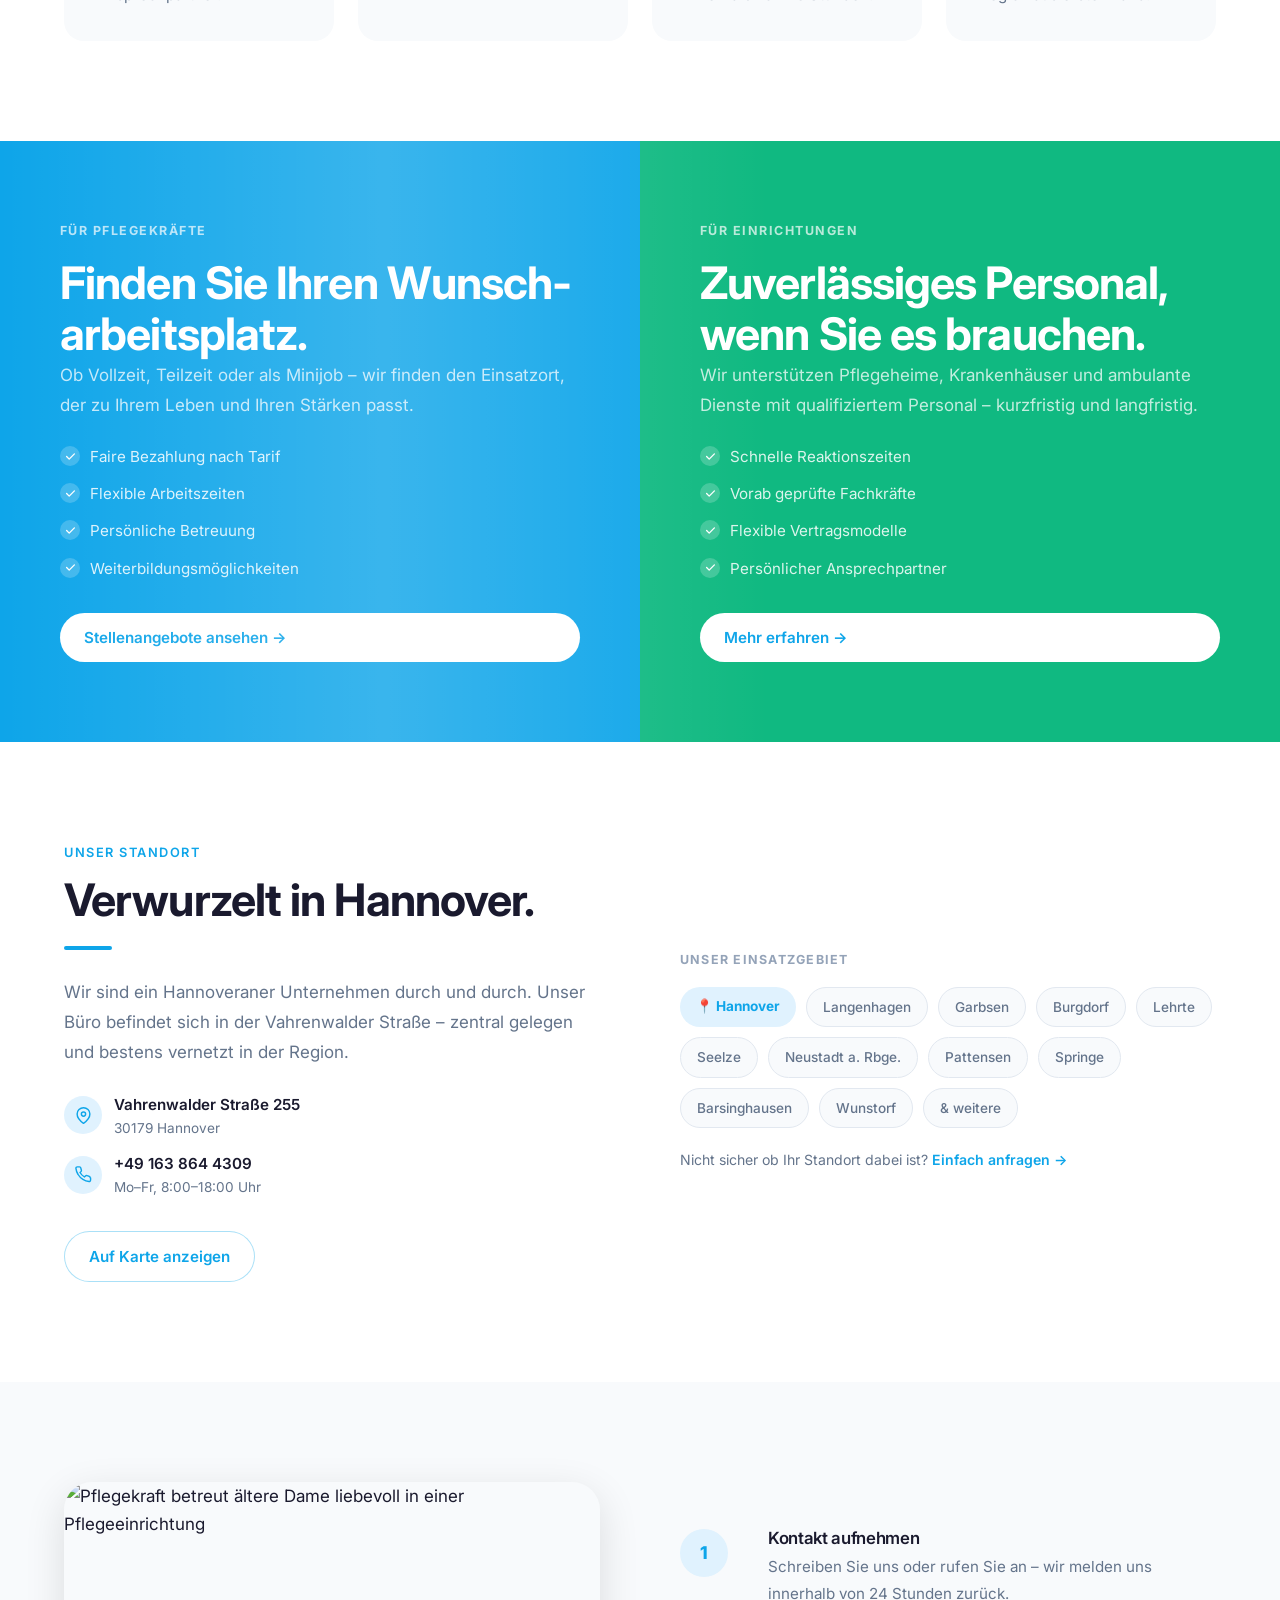
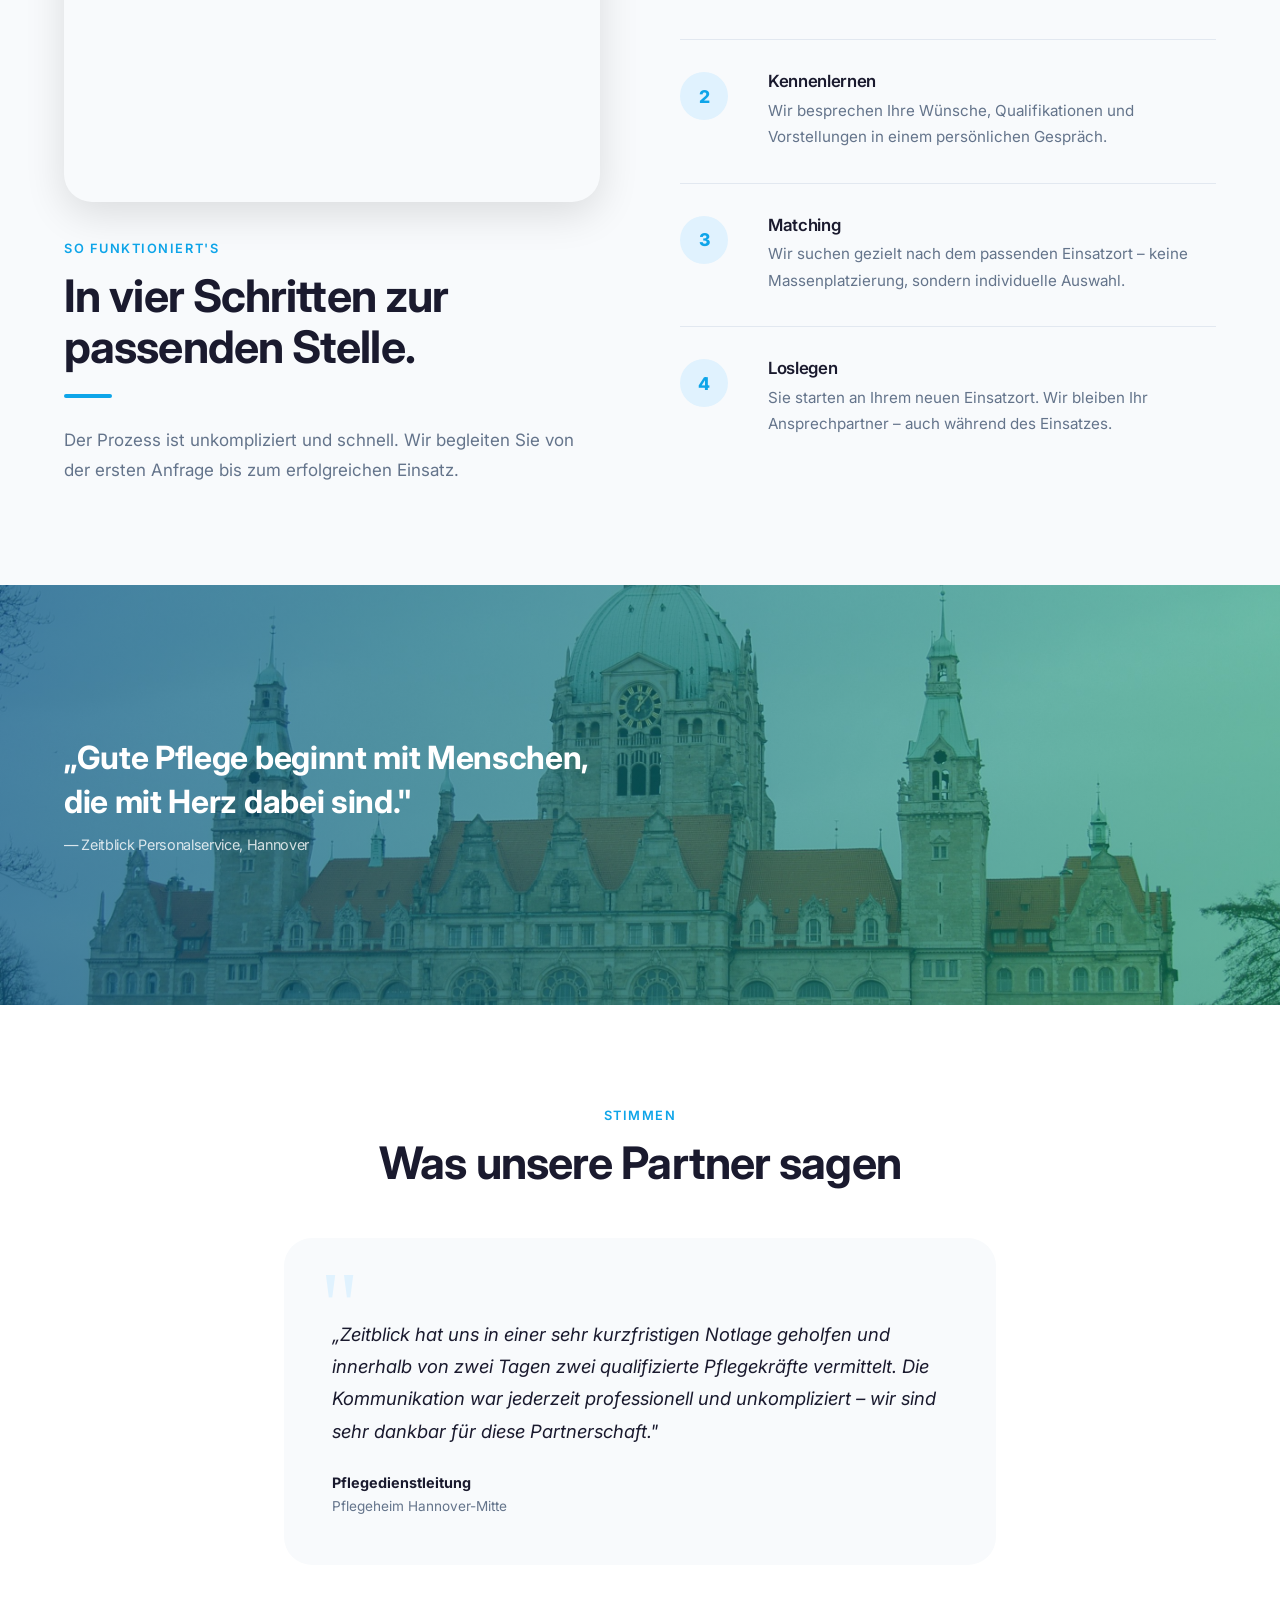
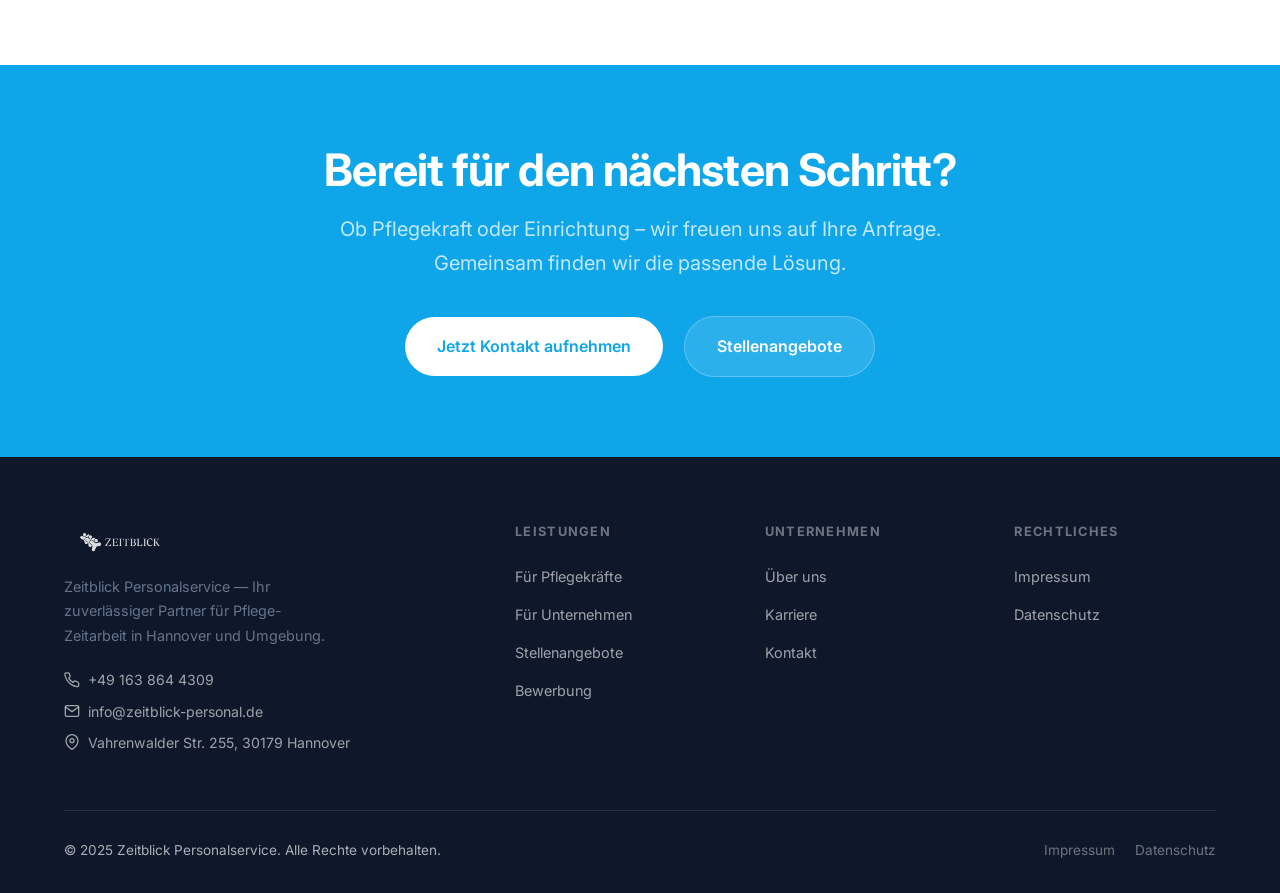
==== commit 1f7fb83d: "Standort-Sektion + Karriere-Seite erweitert, README aktualisiert - index.html: Neue Sektion "Verwurz" ====
--- a/index.html
+++ b/index.html
@@ -12,7 +12,7 @@
   <meta property="og:url" content="https://www.zeitblick-personal.de/">
   <meta name="twitter:card" content="summary_large_image">
   <link rel="icon" type="image/svg+xml" href="assets/favicon.svg">
-  <link rel="stylesheet" href="css/style.css?v=4">
+  <link rel="stylesheet" href="css/style.css?v=6">
 </head>
 <body>
 
@@ -203,6 +203,59 @@
   </div>
 </div>
 
+<!-- Standort / Einsatzgebiet -->
+<section class="section">
+  <div class="container">
+    <div class="grid-2" style="align-items:center;gap:80px;">
+      <div>
+        <div class="eyebrow">Unser Standort</div>
+        <h2>Verwurzelt in Hannover.</h2>
+        <div class="divider"></div>
+        <p>Wir sind ein Hannoveraner Unternehmen durch und durch. Unser Büro befindet sich in der Vahrenwalder Straße – zentral gelegen und bestens vernetzt in der Region.</p>
+        <div style="display:flex;flex-direction:column;gap:12px;margin-top:24px;">
+          <div style="display:flex;align-items:center;gap:12px;">
+            <div class="icon-wrap icon-wrap--blue" style="width:38px;height:38px;flex-shrink:0;">
+              <svg width="17" height="17" viewBox="0 0 24 24" fill="none" stroke="currentColor" stroke-width="2"><path d="M21 10c0 7-9 13-9 13s-9-6-9-13a9 9 0 0118 0z"/><circle cx="12" cy="10" r="3"/></svg>
+            </div>
+            <div>
+              <div style="font-weight:600;font-size:.95rem;color:var(--text);">Vahrenwalder Straße 255</div>
+              <div style="font-size:.85rem;color:var(--text-2);">30179 Hannover</div>
+            </div>
+          </div>
+          <div style="display:flex;align-items:center;gap:12px;">
+            <div class="icon-wrap icon-wrap--blue" style="width:38px;height:38px;flex-shrink:0;">
+              <svg width="17" height="17" viewBox="0 0 24 24" fill="none" stroke="currentColor" stroke-width="2"><path d="M22 16.92v3a2 2 0 01-2.18 2 19.79 19.79 0 01-8.63-3.07A19.5 19.5 0 014.36 12a19.79 19.79 0 01-3.07-8.67A2 2 0 013.27 1.2h3a2 2 0 012 1.72c.127.96.361 1.903.7 2.81a2 2 0 01-.45 2.11L7.09 9.21a16 16 0 006.29 6.29l1.38-1.38a2 2 0 012.11-.45c.907.339 1.85.573 2.81.7a2 2 0 011.72 2.04z"/></svg>
+            </div>
+            <div>
+              <div style="font-weight:600;font-size:.95rem;color:var(--text);">+49 163 864 4309</div>
+              <div style="font-size:.85rem;color:var(--text-2);">Mo–Fr, 8:00–18:00 Uhr</div>
+            </div>
+          </div>
+        </div>
+        <a href="kontakt.html" class="btn btn--outline mt-32">Auf Karte anzeigen</a>
+      </div>
+      <div>
+        <div style="font-size:.78rem;font-weight:700;letter-spacing:.1em;text-transform:uppercase;color:var(--text-3);margin-bottom:16px;">Unser Einsatzgebiet</div>
+        <div style="display:flex;flex-wrap:wrap;gap:10px;">
+          <span style="background:var(--primary-light);color:var(--primary);font-weight:700;padding:8px 16px;border-radius:100px;font-size:.85rem;">📍 Hannover</span>
+          <span style="background:var(--bg-subtle);color:var(--text-2);font-weight:500;padding:8px 16px;border-radius:100px;font-size:.85rem;border:1px solid var(--border-light);">Langenhagen</span>
+          <span style="background:var(--bg-subtle);color:var(--text-2);font-weight:500;padding:8px 16px;border-radius:100px;font-size:.85rem;border:1px solid var(--border-light);">Garbsen</span>
+          <span style="background:var(--bg-subtle);color:var(--text-2);font-weight:500;padding:8px 16px;border-radius:100px;font-size:.85rem;border:1px solid var(--border-light);">Burgdorf</span>
+          <span style="background:var(--bg-subtle);color:var(--text-2);font-weight:500;padding:8px 16px;border-radius:100px;font-size:.85rem;border:1px solid var(--border-light);">Lehrte</span>
+          <span style="background:var(--bg-subtle);color:var(--text-2);font-weight:500;padding:8px 16px;border-radius:100px;font-size:.85rem;border:1px solid var(--border-light);">Seelze</span>
+          <span style="background:var(--bg-subtle);color:var(--text-2);font-weight:500;padding:8px 16px;border-radius:100px;font-size:.85rem;border:1px solid var(--border-light);">Neustadt a. Rbge.</span>
+          <span style="background:var(--bg-subtle);color:var(--text-2);font-weight:500;padding:8px 16px;border-radius:100px;font-size:.85rem;border:1px solid var(--border-light);">Pattensen</span>
+          <span style="background:var(--bg-subtle);color:var(--text-2);font-weight:500;padding:8px 16px;border-radius:100px;font-size:.85rem;border:1px solid var(--border-light);">Springe</span>
+          <span style="background:var(--bg-subtle);color:var(--text-2);font-weight:500;padding:8px 16px;border-radius:100px;font-size:.85rem;border:1px solid var(--border-light);">Barsinghausen</span>
+          <span style="background:var(--bg-subtle);color:var(--text-2);font-weight:500;padding:8px 16px;border-radius:100px;font-size:.85rem;border:1px solid var(--border-light);">Wunstorf</span>
+          <span style="background:var(--bg-subtle);color:var(--text-2);font-weight:500;padding:8px 16px;border-radius:100px;font-size:.85rem;border:1px solid var(--border-light);">& weitere</span>
+        </div>
+        <p style="margin-top:20px;font-size:.88rem;">Nicht sicher ob Ihr Standort dabei ist? <a href="kontakt.html" style="color:var(--primary);font-weight:600;">Einfach anfragen →</a></p>
+      </div>
+    </div>
+  </div>
+</section>
+
 <!-- Process -->
 <section class="section section--gray">
   <div class="container">
--- a/css/style.css
+++ b/css/style.css
@@ -139,7 +139,7 @@
   left: 50%;
   transform: translateX(-50%);
   z-index: 1000;
-  height: 60px;
+  height: 68px;
   width: calc(100% - 40px);
   max-width: 1400px;
   background: rgba(255,255,255,.88);
@@ -163,7 +163,7 @@
   gap: 8px;
   padding: 0 20px;
 }
-.nav__logo img { height: 44px; width: auto; }
+.nav__logo img { height: 54px; width: auto; }
 
 /* Nav Contact Links */
 .nav__contact {
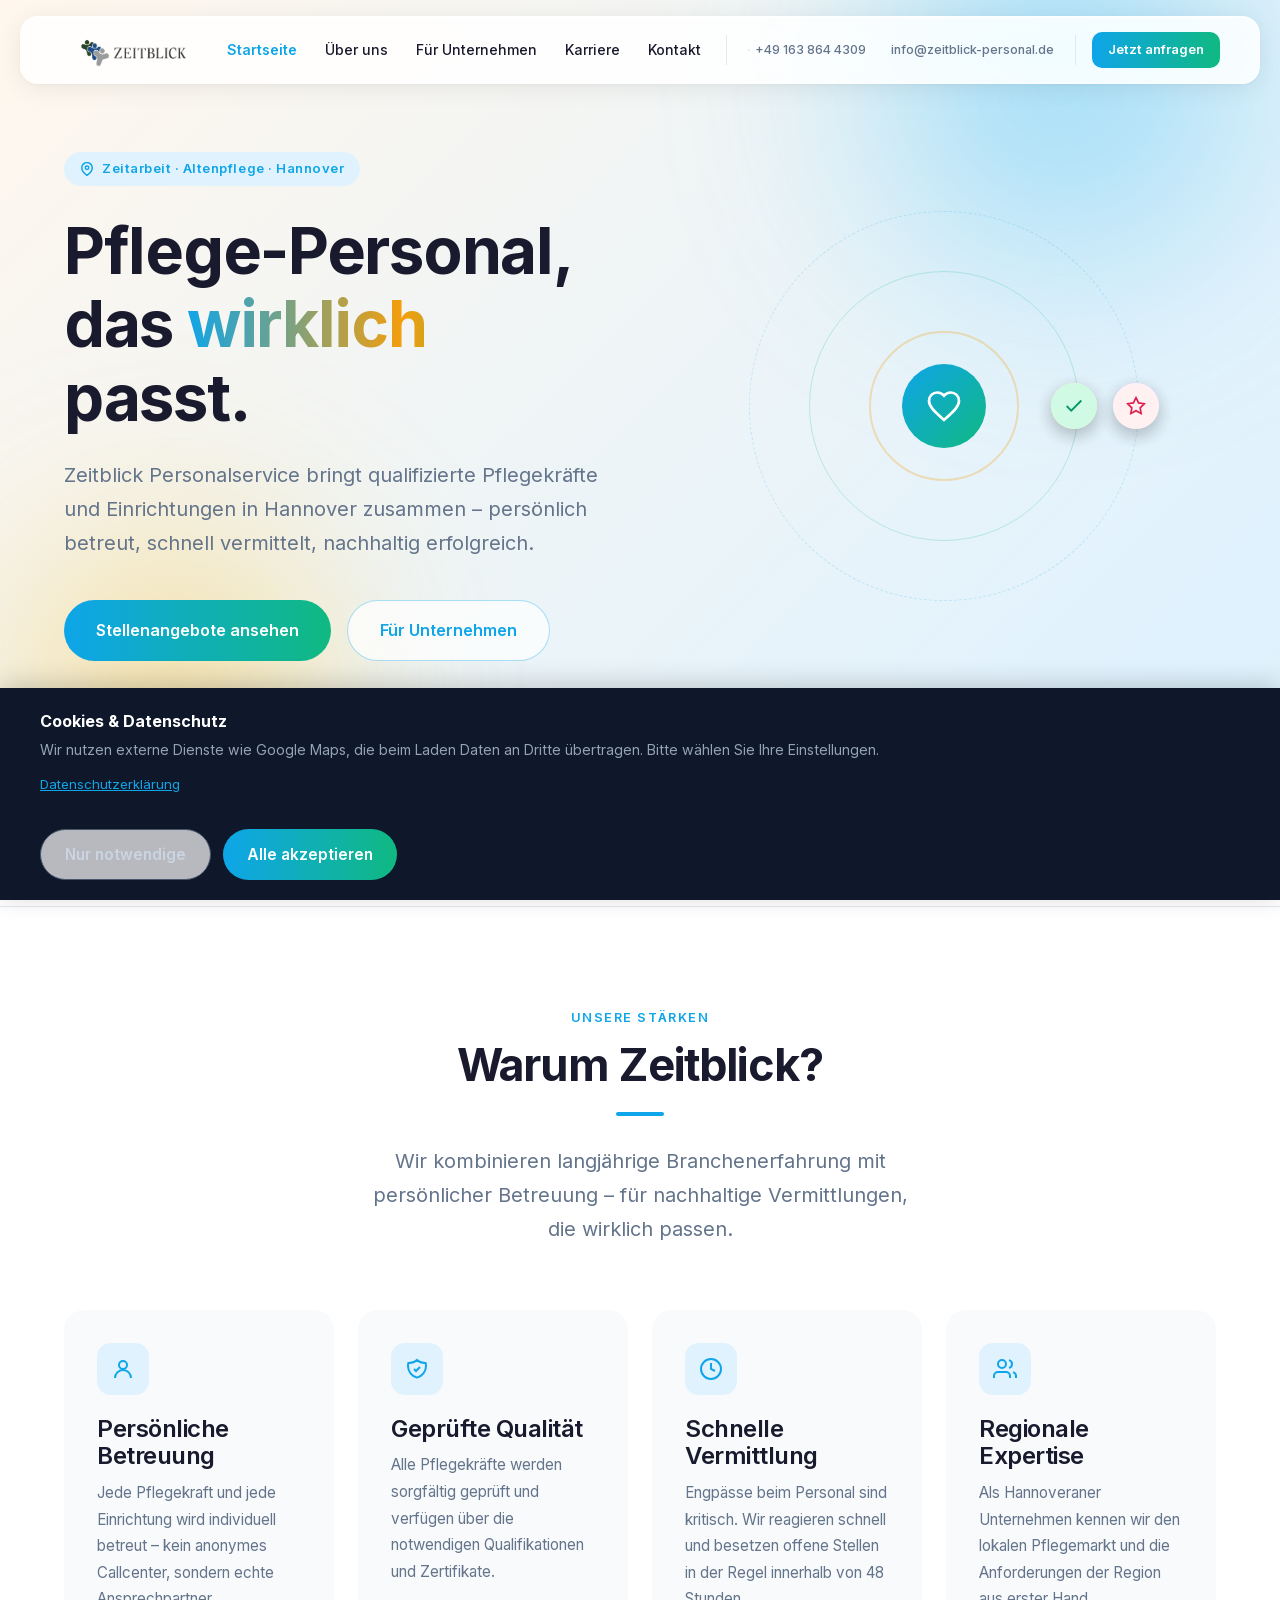
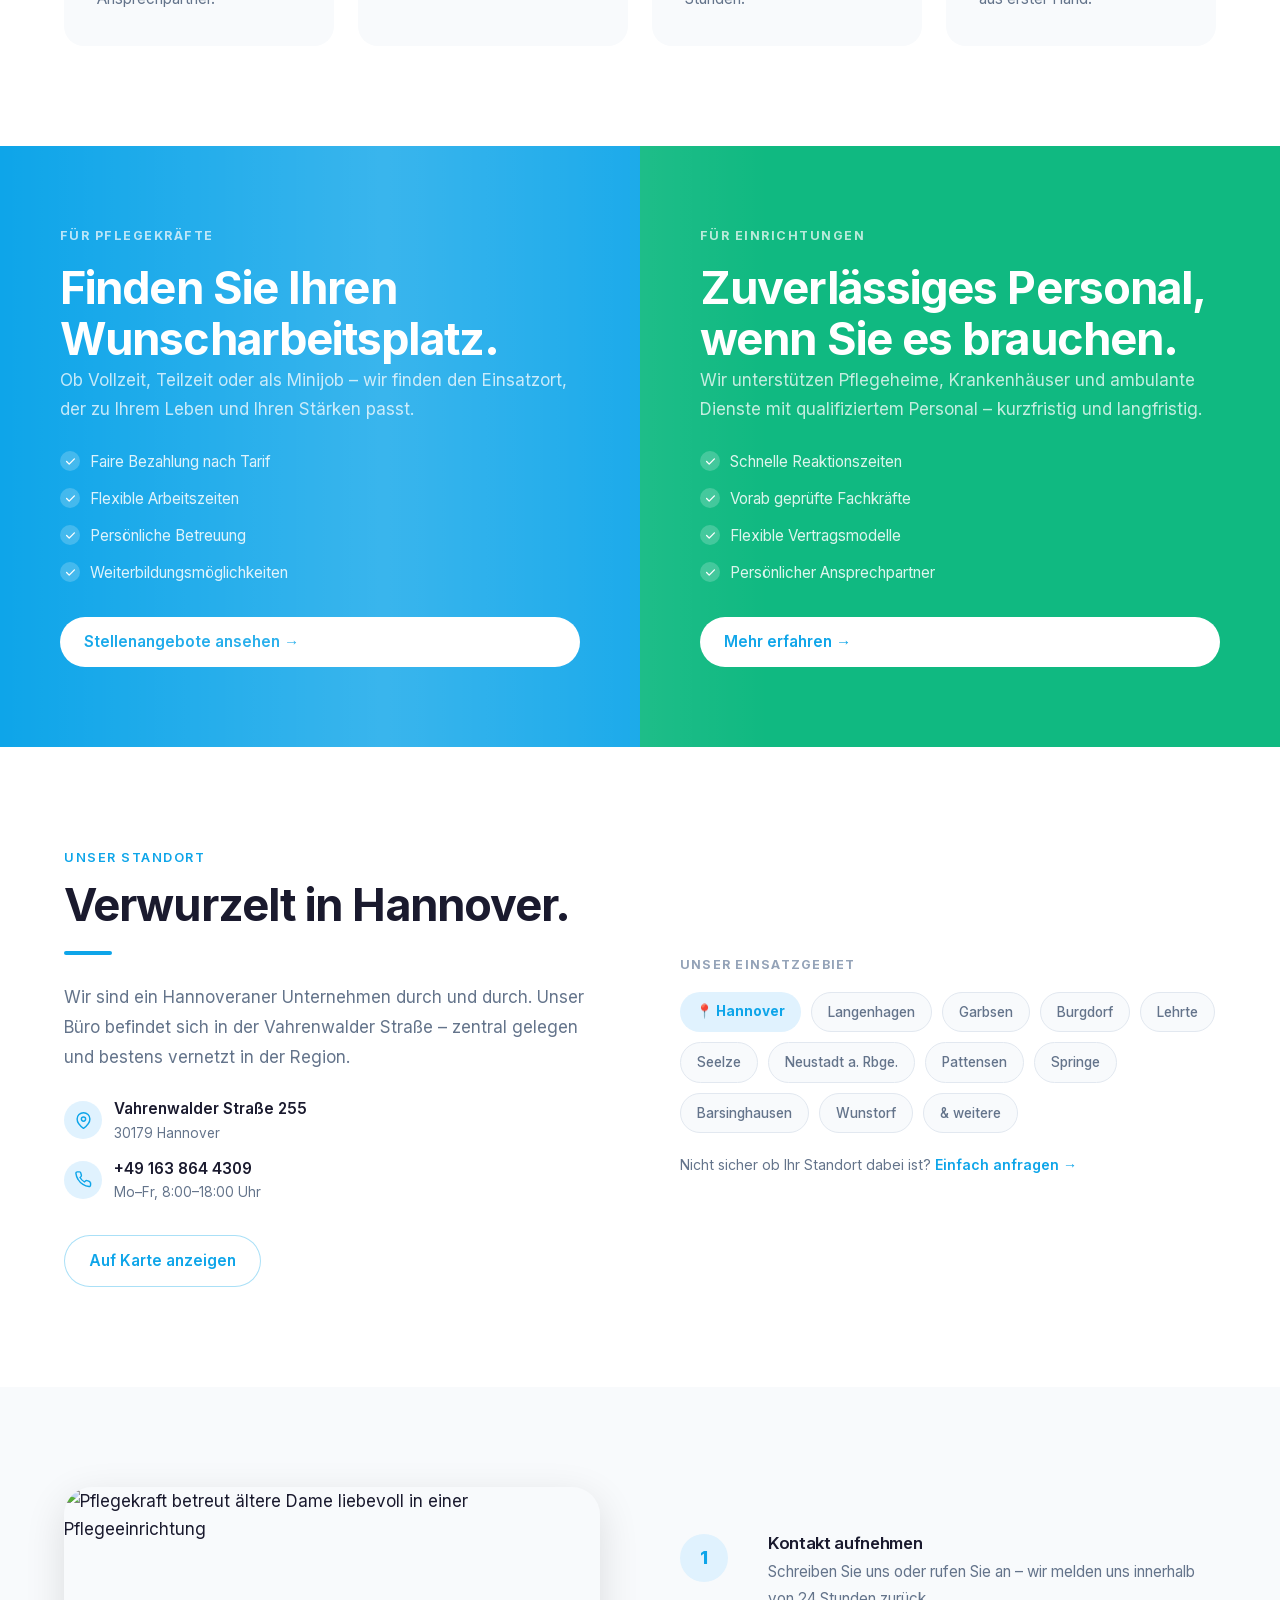
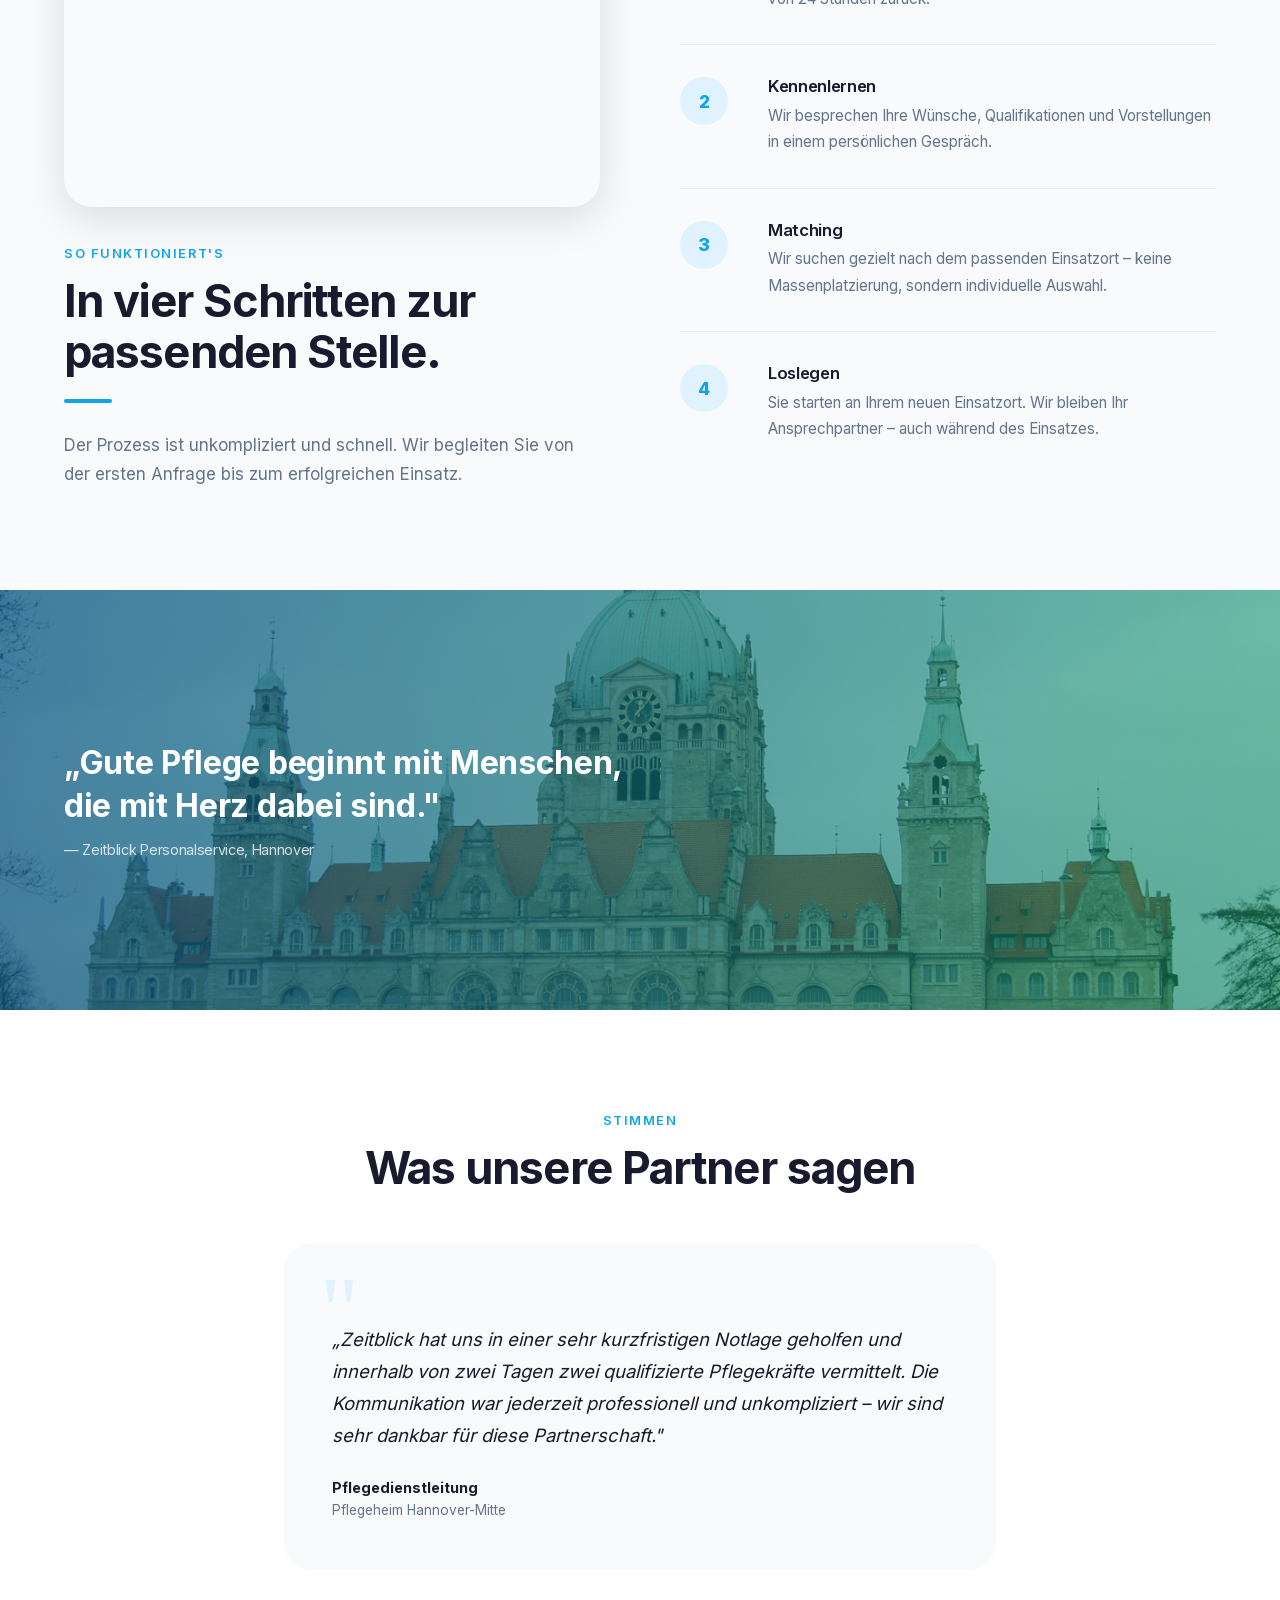
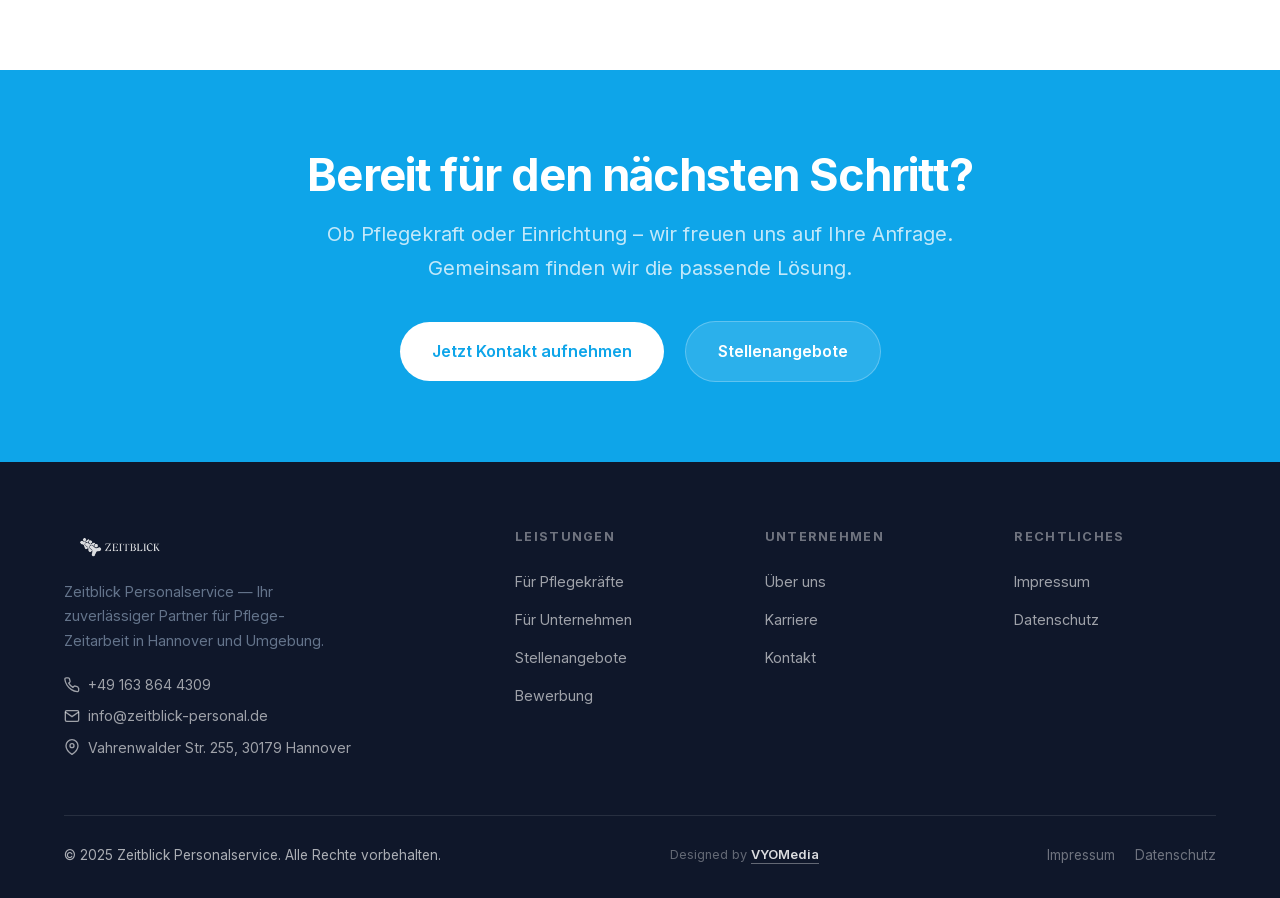
==== commit 15ff8092: "Add VYOMedia credit to footer and impressum - Footer on all pages: "Designed by VYOMedia" with link " ====
--- a/index.html
+++ b/index.html
@@ -395,7 +395,8 @@
     </div>
     <div class="footer__bottom">
       <span class="footer__copy">© 2025 Zeitblick Personalservice. Alle Rechte vorbehalten.</span>
-      <div class="footer__legal">
+      <span class="footer__credit">Designed by <a href="https://vyomedia.de" target="_blank" rel="noopener">VYOMedia</a></span>
+        <div class="footer__legal">
         <a href="impressum.html">Impressum</a>
         <a href="datenschutz.html">Datenschutz</a>
       </div>
--- a/css/style.css
+++ b/css/style.css
@@ -3,7 +3,23 @@
    Design: Apple / OpenAI inspired — clean, minimal, premium
    ========================================= */
 
-@import url('https://fonts.googleapis.com/css2?family=Inter:wght@300;400;500;600;700;800&display=swap');
+/* Inter — lokal gehostet (DSGVO-konform, kein Google-Server-Kontakt) */
+@font-face {
+  font-family: 'Inter';
+  font-style: normal;
+  font-weight: 300 800;
+  font-display: swap;
+  src: url('../assets/fonts/inter-latin-ext.woff2') format('woff2');
+  unicode-range: U+0100-02BA, U+02BD-02C5, U+02C7-02CC, U+02CE-02D7, U+02DD-02FF, U+0304, U+0308, U+0329, U+1D00-1DBF, U+1E00-1E9F, U+1EF2-1EFF, U+2020, U+20A0-20AB, U+20AD-20C0, U+2113, U+2C60-2C7F, U+A720-A7FF;
+}
+@font-face {
+  font-family: 'Inter';
+  font-style: normal;
+  font-weight: 300 800;
+  font-display: swap;
+  src: url('../assets/fonts/inter-latin.woff2') format('woff2');
+  unicode-range: U+0000-00FF, U+0131, U+0152-0153, U+02BB-02BC, U+02C6, U+02DA, U+02DC, U+0304, U+0308, U+0329, U+2000-206F, U+20AC, U+2122, U+2191, U+2193, U+2212, U+2215, U+FEFF, U+FFFD;
+}
 
 /* --- Variables --- */
 :root {
@@ -779,6 +795,16 @@
 }
 .footer__copy { font-size: .85rem; }
 .footer__legal { display: flex; gap: 20px; }
+.footer__credit { font-size: .8rem; color: rgba(255,255,255,.35); }
+.footer__credit a {
+  color: rgba(255,255,255,.85);
+  text-decoration: none;
+  font-weight: 600;
+  border-bottom: 1px solid rgba(255,255,255,.35);
+  padding-bottom: 1px;
+  transition: color .2s ease, border-color .2s ease;
+}
+.footer__credit a:hover { color: #fff; border-color: #fff; }
 .footer__legal a {
   font-size: .85rem;
   color: rgba(255,255,255,.4);
